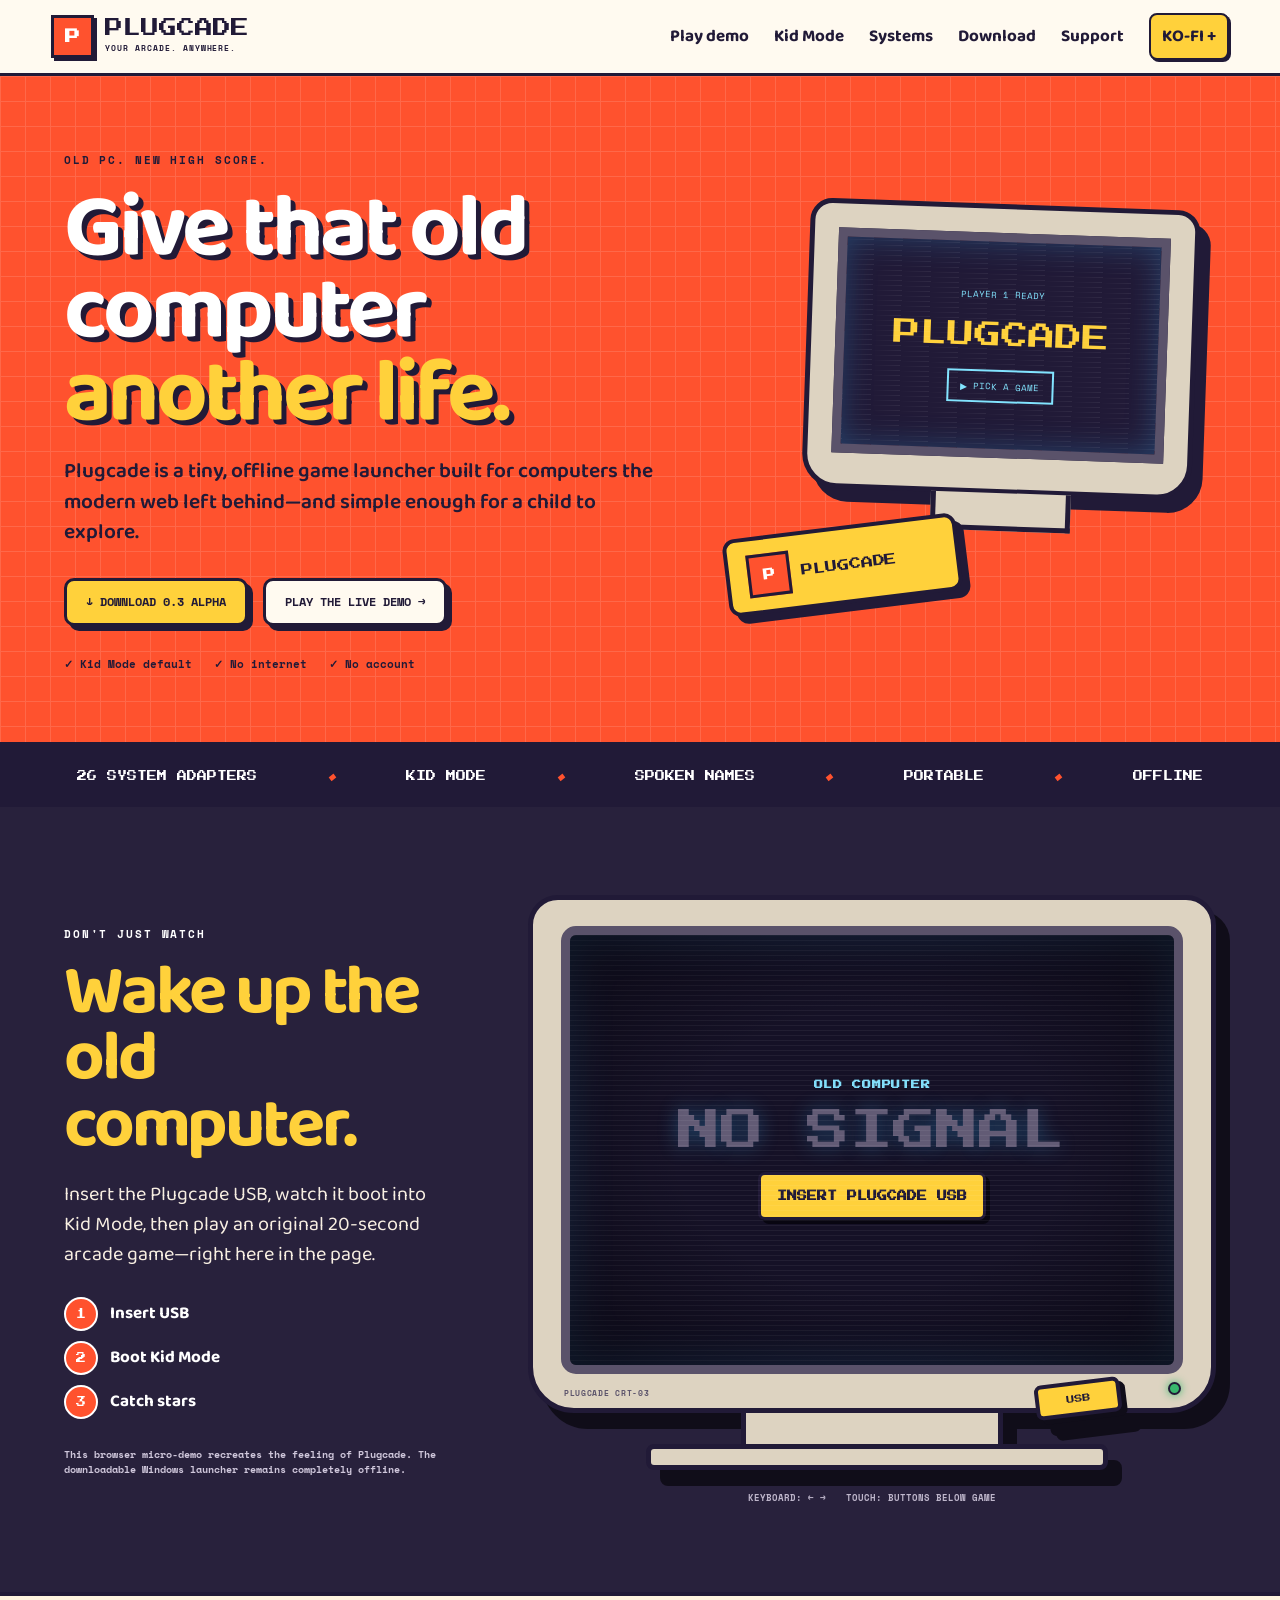
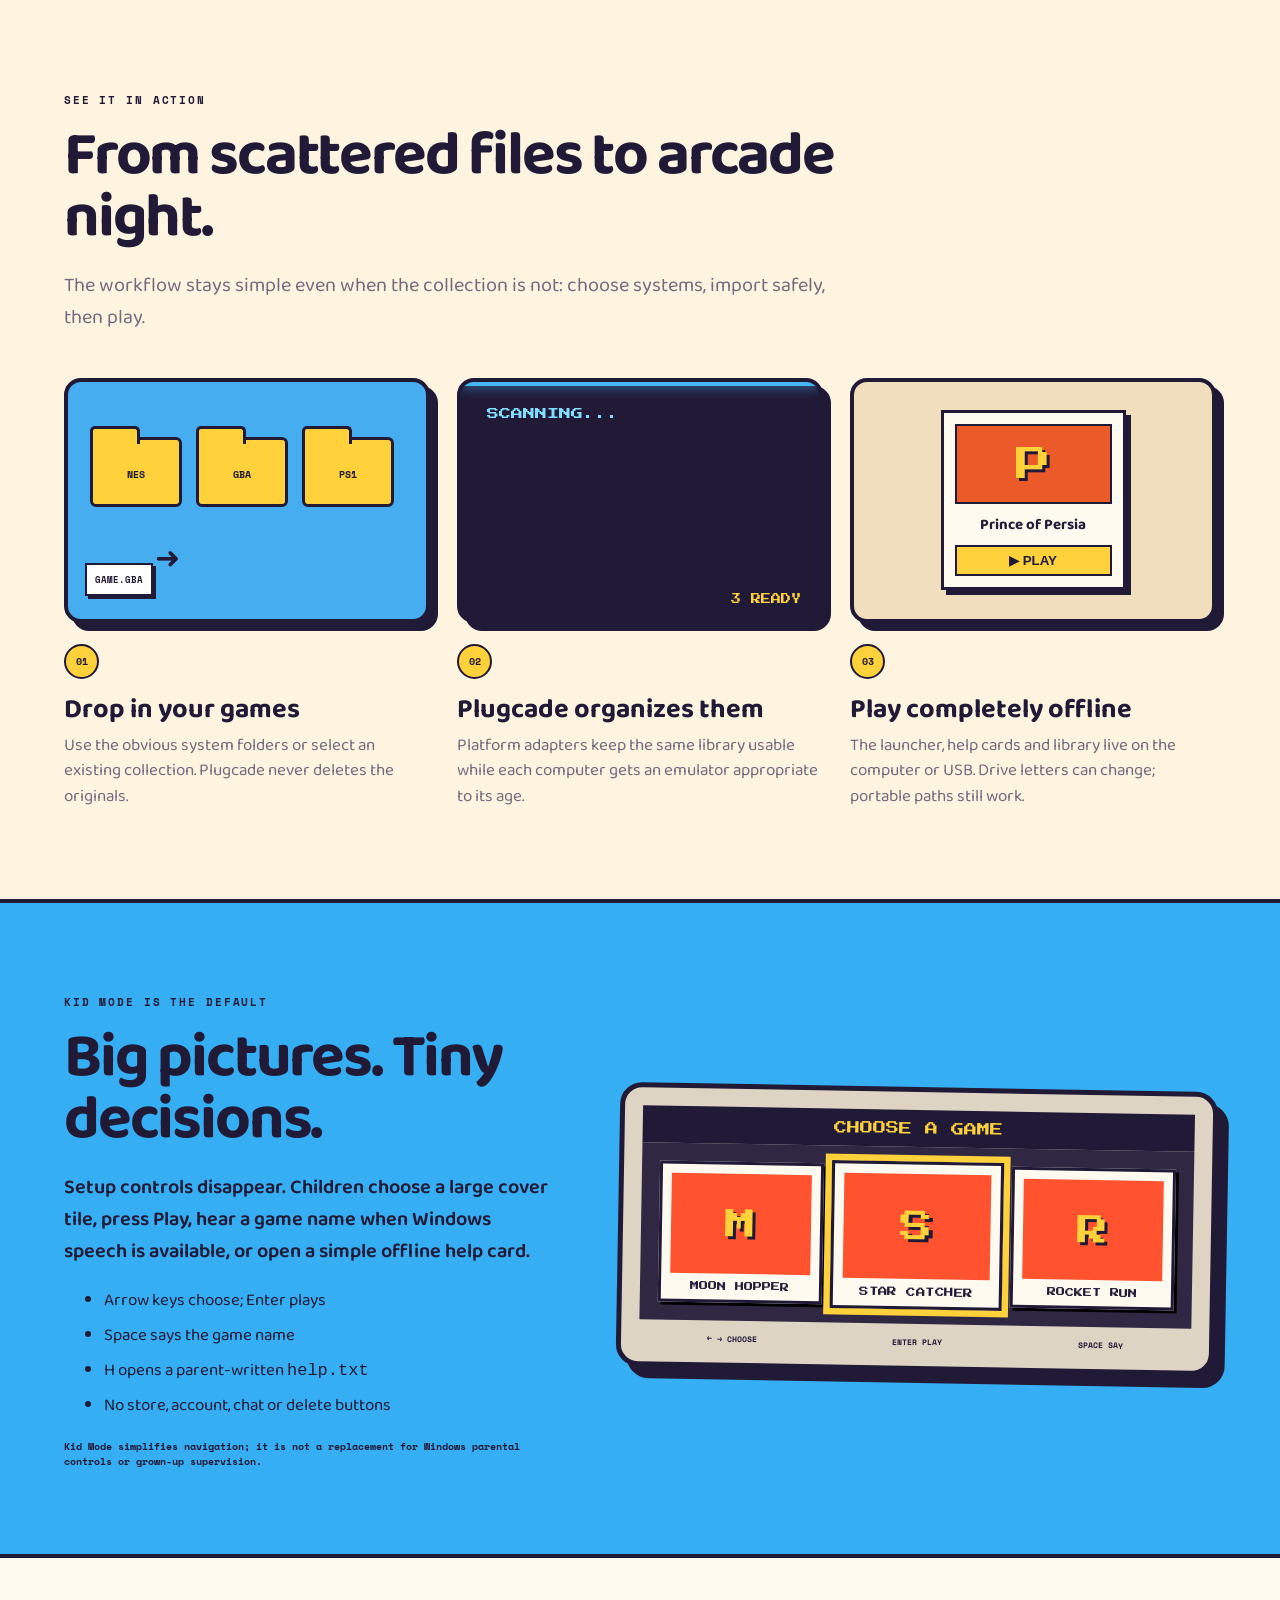
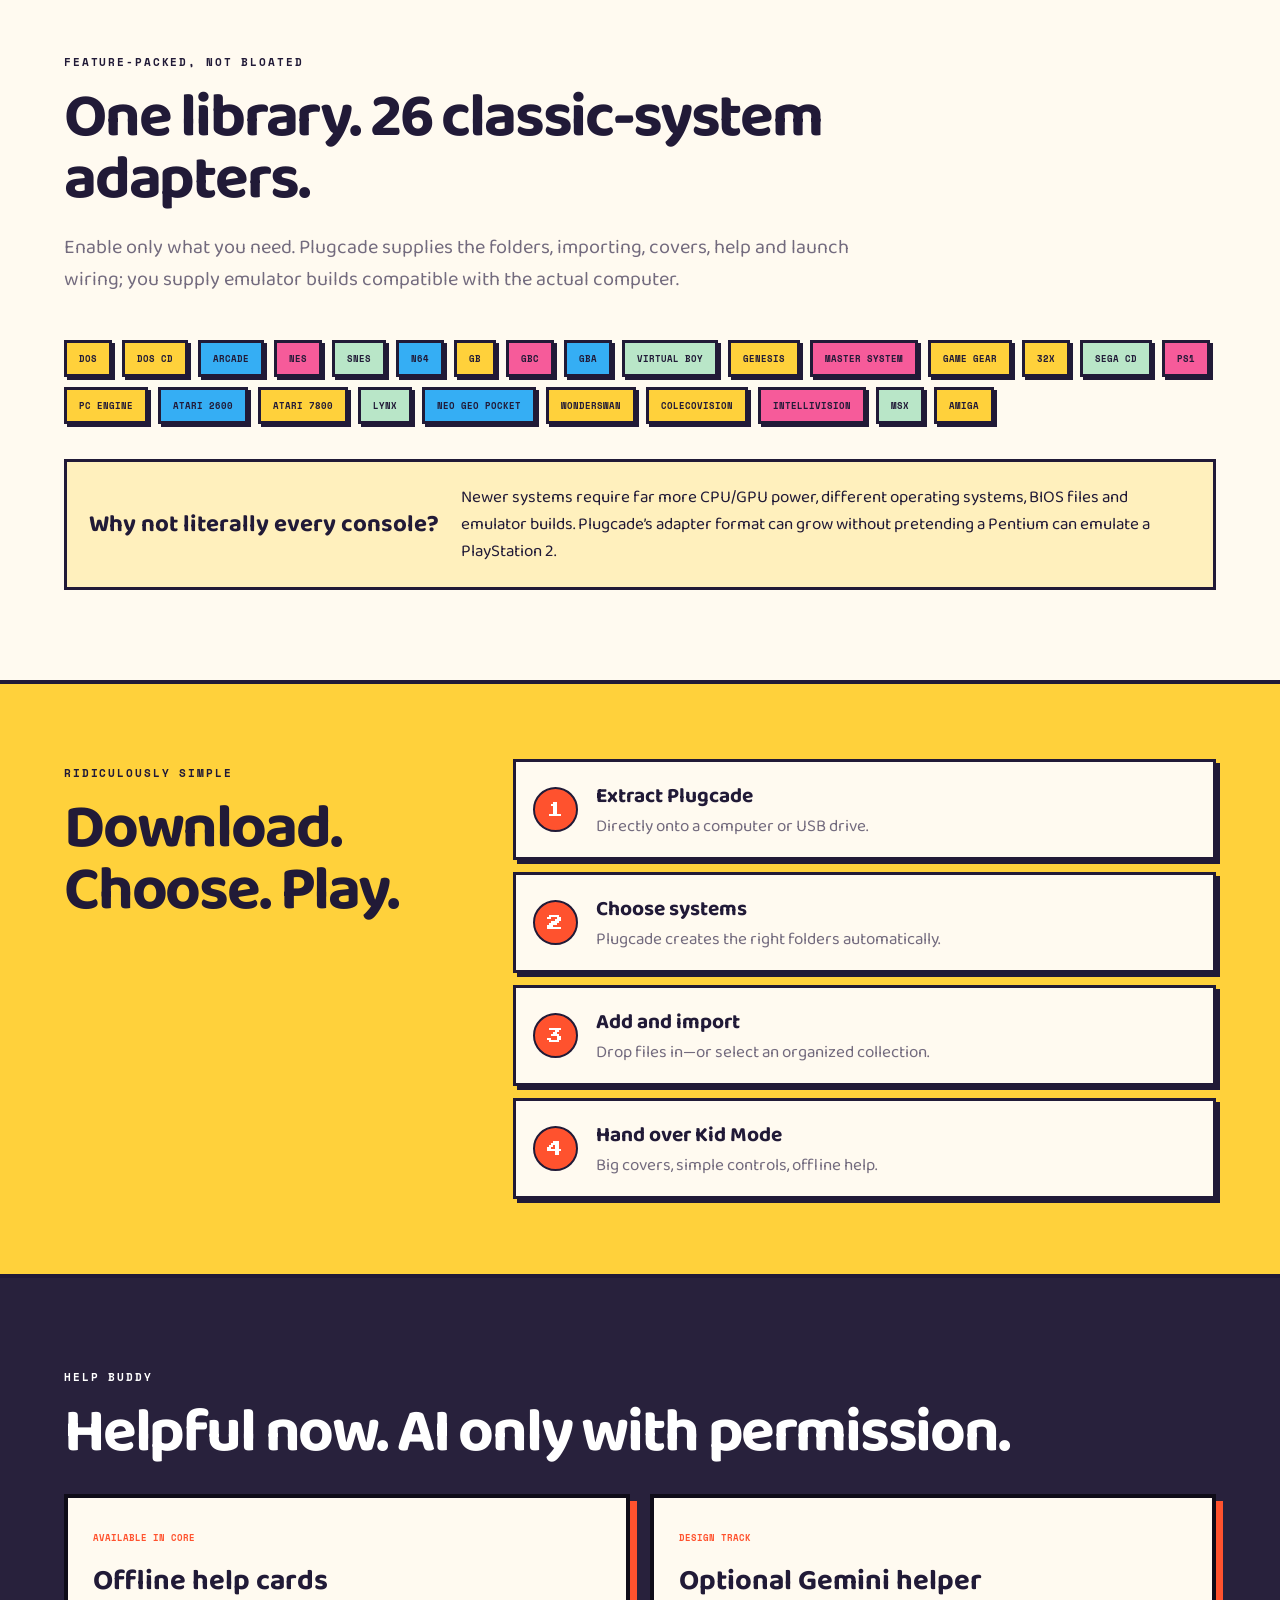
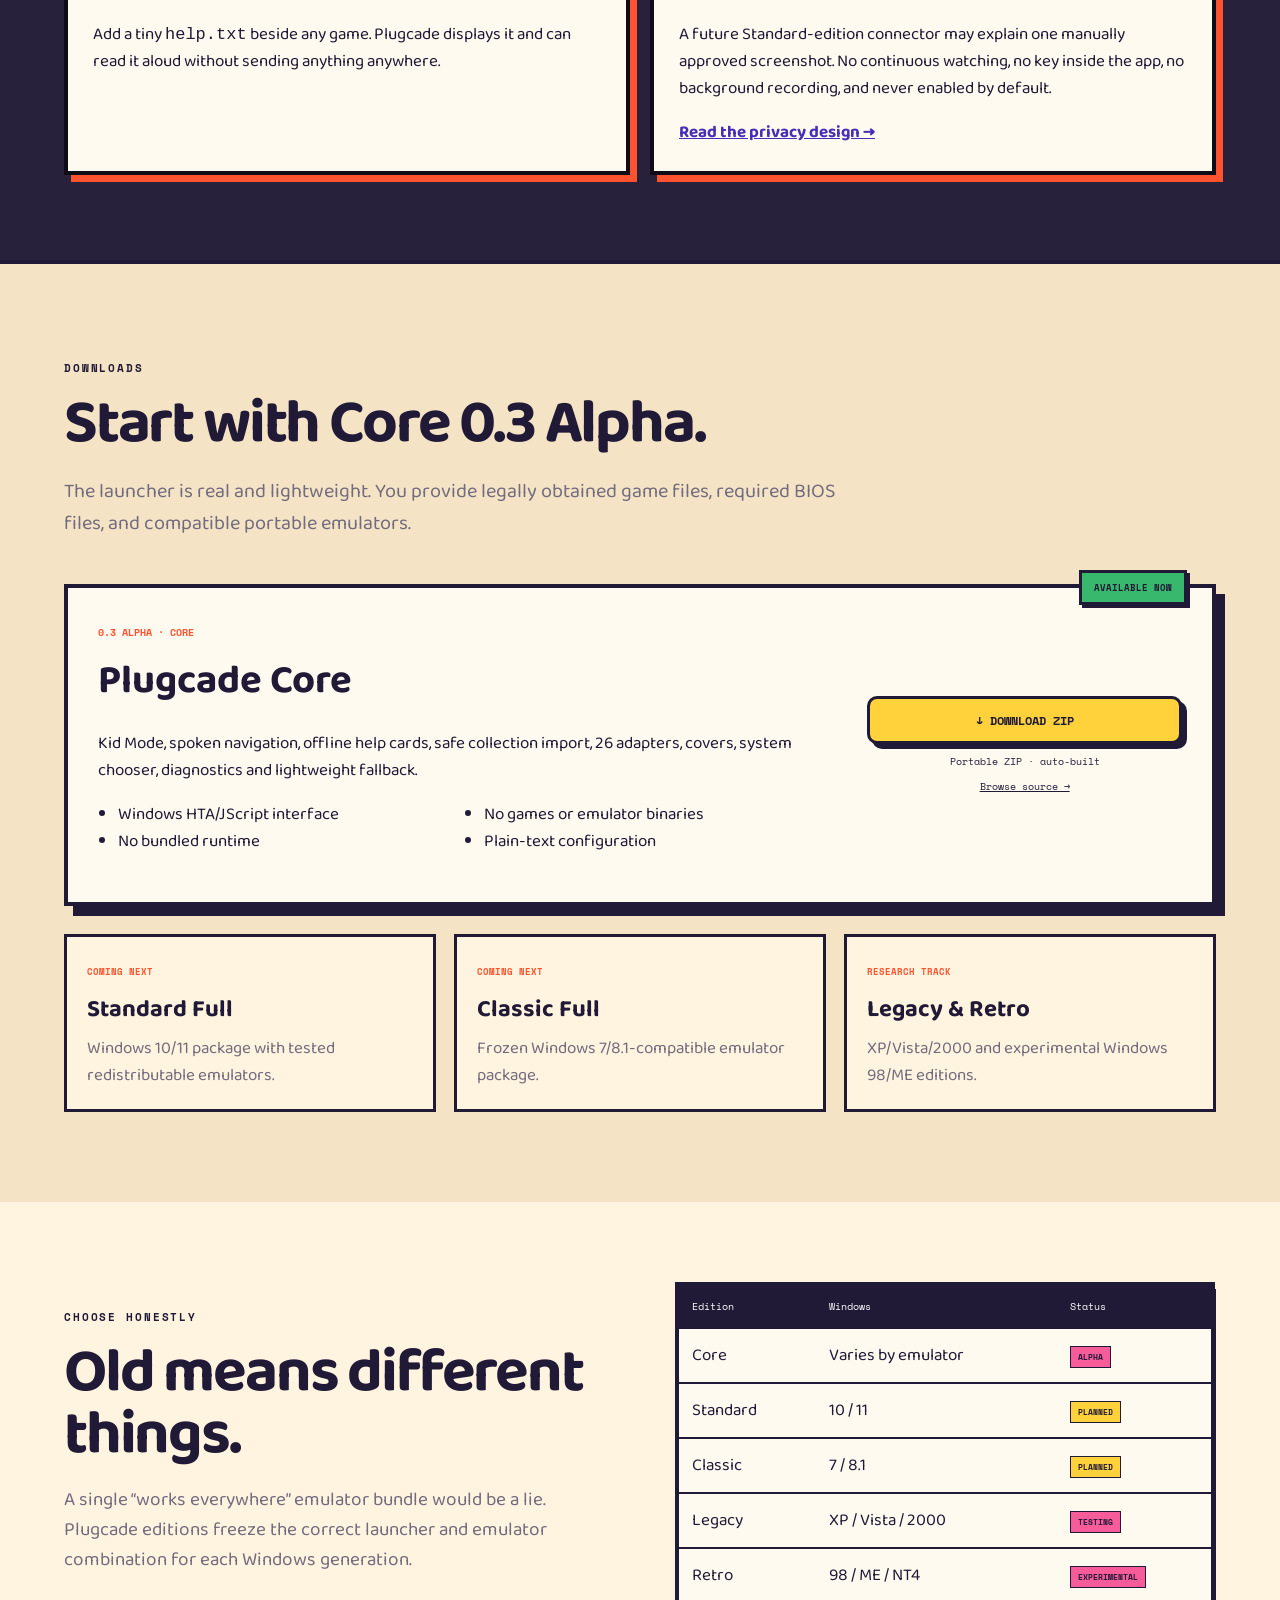
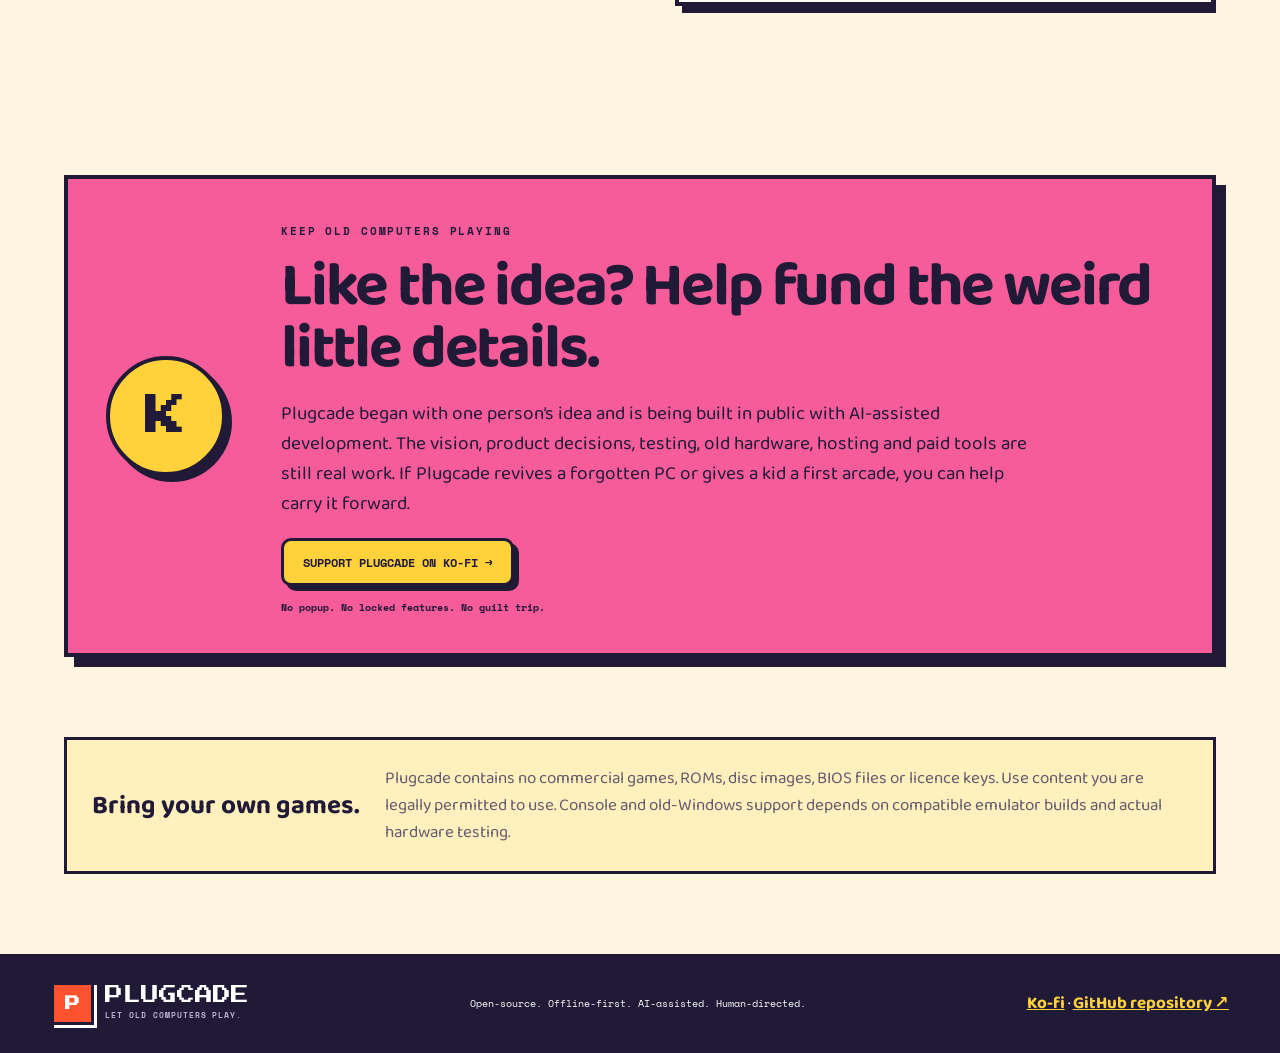
==== web/index.html @ 988a744c "Add playable Plugcade live demo and mobile navigation" ====
<!doctype html>
<html lang="en">
<head>
  <meta charset="UTF-8">
  <meta name="viewport" content="width=device-width,initial-scale=1">
  <meta name="theme-color" content="#ff522e">
  <meta name="description" content="Plugcade turns an old Windows computer into a portable, kid-friendly offline retro arcade.">
  <title>Plugcade — Let old computers play</title>
  <link rel="stylesheet" href="styles.css">
  <link rel="stylesheet" href="refine.css">
</head>
<body>
<a class="skip-link" href="#main-content">Skip to content</a>
<header>
  <a class="brand" href="#top"><b>P</b><span>PLUGCADE<small>YOUR ARCADE. ANYWHERE.</small></span></a>
  <button class="menu-toggle" type="button" aria-expanded="false" aria-controls="site-nav"><span aria-hidden="true">☰</span><span>Menu</span></button>
  <nav id="site-nav" class="site-nav"><a href="#play-live">Play demo</a><a href="#kidmode">Kid Mode</a><a href="#systems">Systems</a><a href="#downloads">Download</a><a href="#support">Support</a><a class="tiny" href="https://ko-fi.com/rbt4dev">KO-FI +</a></nav>
</header>
<main id="main-content">
  <span id="top" class="anchor-target" aria-hidden="true"></span>
  <section class="hero">
    <div class="hero-copy">
      <span class="eyebrow">OLD PC. NEW HIGH SCORE.</span>
      <h1>Give that old computer <em>another life.</em></h1>
      <p>Plugcade is a tiny, offline game launcher built for computers the modern web left behind—and simple enough for a child to explore.</p>
      <div class="buttons"><a class="button primary" href="#downloads">↓ DOWNLOAD 0.3 ALPHA</a><a class="button secondary" href="#play-live">PLAY THE LIVE DEMO →</a></div>
      <div class="trust"><span>✓ Kid Mode default</span><span>✓ No internet</span><span>✓ No account</span></div>
    </div>
    <div class="usb-scene" aria-label="Illustration of a Plugcade USB stick and old computer"><div class="monitor"><div class="screen"><i>PLAYER 1 READY</i><strong>PLUGCADE</strong><span>▶ PICK A GAME</span></div><div class="stand"></div></div><div class="usb"><b>P</b><span>PLUGCADE</span></div></div>
  </section>

  <section class="ticker"><span>26 SYSTEM ADAPTERS</span><i>◆</i><span>KID MODE</span><i>◆</i><span>SPOKEN NAMES</span><i>◆</i><span>PORTABLE</span><i>◆</i><span>OFFLINE</span></section>

  <section id="play-live" class="live-arcade">
    <div class="live-copy">
      <span class="eyebrow">DON'T JUST WATCH</span>
      <h2>Wake up the old computer.</h2>
      <p>Insert the Plugcade USB, watch it boot into Kid Mode, then play an original 20-second arcade game—right here in the page.</p>
      <div class="live-points"><span><b>1</b> Insert USB</span><span><b>2</b> Boot Kid Mode</span><span><b>3</b> Catch stars</span></div>
      <small>This browser micro-demo recreates the feeling of Plugcade. The downloadable Windows launcher remains completely offline.</small>
    </div>
    <div id="plugcade-live-demo" class="pcd-demo" aria-label="Interactive Plugcade boot and arcade demo">
      <div class="pcd-machine">
        <div class="pcd-screen-shell">
          <div class="pcd-screen" data-state="off">
            <div class="pcd-scanlines" aria-hidden="true"></div>
            <div class="pcd-off-view">
              <span>OLD COMPUTER</span><strong>NO SIGNAL</strong>
              <button type="button" class="pcd-button pcd-insert">INSERT PLUGCADE USB</button>
            </div>
            <div class="pcd-boot-view" aria-live="polite"><strong>PLUGCADE</strong><div class="pcd-boot-log"></div><div class="pcd-boot-bar"><i></i></div></div>
            <div class="pcd-library-view">
              <div class="pcd-library-top"><strong>KID MODE</strong><span>1 GAME READY</span></div>
              <div class="pcd-game-tile" aria-label="Star Catcher selected"><span class="pcd-cover" aria-hidden="true">★</span><span>STAR CATCHER</span></div>
              <button type="button" class="pcd-button pcd-play">PLAY</button>
            </div>
            <div class="pcd-game-view">
              <div class="pcd-game-hud"><span>STARS <b class="pcd-score">0</b></span><span>TIME <b class="pcd-time">20</b></span><span>LIVES <b class="pcd-lives">3</b></span></div>
              <canvas class="pcd-canvas" width="640" height="360" role="img" aria-label="Star Catcher game. Move the ship to catch yellow stars and avoid red glitches."></canvas>
              <div class="pcd-touch-controls" aria-label="Game controls"><button type="button" class="pcd-control pcd-left" aria-label="Move left">← LEFT</button><button type="button" class="pcd-control pcd-right" aria-label="Move right">RIGHT →</button></div>
              <div class="pcd-game-over" aria-live="polite"><strong class="pcd-result">ARCADE COMPLETE</strong><span class="pcd-final-score"></span><div><button type="button" class="pcd-button pcd-again">PLAY AGAIN</button><button type="button" class="pcd-button secondary pcd-library">LIBRARY</button></div></div>
            </div>
          </div>
        </div>
        <div class="pcd-machine-foot" aria-hidden="true"><i></i></div>
      </div>
      <div class="pcd-status"><span>KEYBOARD: ← →</span><span>TOUCH: BUTTONS BELOW GAME</span></div>
    </div>
  </section>

  <section id="demo" class="section">
    <div class="section-title"><span class="eyebrow">SEE IT IN ACTION</span><h2>From scattered files to arcade night.</h2><p>The workflow stays simple even when the collection is not: choose systems, import safely, then play.</p></div>
    <div class="demos">
      <article><div class="demo drop"><div class="folder f1">NES</div><div class="folder f2">GBA</div><div class="folder f3">PS1</div><div class="file rom">GAME.GBA</div><div class="cursor">➜</div></div><span>01</span><h3>Drop in your games</h3><p>Use the obvious system folders or select an existing collection. Plugcade never deletes the originals.</p></article>
      <article><div class="demo organize"><div class="scanline"></div><div class="scan">SCANNING...</div><div class="rows"><b>✓ Commander</b><b>✓ Emerald</b><b>✓ Sonic</b></div><div class="done">3 READY</div></div><span>02</span><h3>Plugcade organizes them</h3><p>Platform adapters keep the same library usable while each computer gets an emulator appropriate to its age.</p></article>
      <article><div class="demo launch"><div class="mini-card"><div class="mini-cover">P</div><b>Prince of Persia</b><button>▶ PLAY</button></div><div class="flash">LAUNCHING!</div></div><span>03</span><h3>Play completely offline</h3><p>The launcher, help cards and library live on the computer or USB. Drive letters can change; portable paths still work.</p></article>
    </div>
  </section>

  <section id="kidmode" class="family">
    <div class="family-copy"><span class="eyebrow">KID MODE IS THE DEFAULT</span><h2>Big pictures. Tiny decisions.</h2><p>Setup controls disappear. Children choose a large cover tile, press Play, hear a game name when Windows speech is available, or open a simple offline help card.</p><ul><li>Arrow keys choose; Enter plays</li><li>Space says the game name</li><li>H opens a parent-written <code>help.txt</code></li><li>No store, account, chat or delete buttons</li></ul><small>Kid Mode simplifies navigation; it is not a replacement for Windows parental controls or grown-up supervision.</small></div>
    <div class="kid-console" aria-label="Kid Mode interface example"><div class="kid-top">CHOOSE A GAME</div><div class="kid-cards"><div><b>M</b><span>MOON HOPPER</span></div><div class="chosen"><b>S</b><span>STAR CATCHER</span></div><div><b>R</b><span>ROCKET RUN</span></div></div><div class="kid-actions"><b>← → CHOOSE</b><b>ENTER PLAY</b><b>SPACE SAY</b></div></div>
  </section>

  <section id="systems" class="section systems">
    <div class="section-title"><span class="eyebrow">FEATURE-PACKED, NOT BLOATED</span><h2>One library. 26 classic-system adapters.</h2><p>Enable only what you need. Plugcade supplies the folders, importing, covers, help and launch wiring; you supply emulator builds compatible with the actual computer.</p></div>
    <div class="system-chips"><span>DOS</span><span>DOS CD</span><span>ARCADE</span><span>NES</span><span>SNES</span><span>N64</span><span>GB</span><span>GBC</span><span>GBA</span><span>VIRTUAL BOY</span><span>GENESIS</span><span>MASTER SYSTEM</span><span>GAME GEAR</span><span>32X</span><span>SEGA CD</span><span>PS1</span><span>PC ENGINE</span><span>ATARI 2600</span><span>ATARI 7800</span><span>LYNX</span><span>NEO GEO POCKET</span><span>WONDERSWAN</span><span>COLECOVISION</span><span>INTELLIVISION</span><span>MSX</span><span>AMIGA</span></div>
    <div class="honest"><strong>Why not literally every console?</strong><p>Newer systems require far more CPU/GPU power, different operating systems, BIOS files and emulator builds. Plugcade’s adapter format can grow without pretending a Pentium can emulate a PlayStation 2.</p></div>
  </section>

  <section id="how" class="how">
    <div><span class="eyebrow">RIDICULOUSLY SIMPLE</span><h2>Download. Choose. Play.</h2></div>
    <ol><li><b>1</b><span><strong>Extract Plugcade</strong>Directly onto a computer or USB drive.</span></li><li><b>2</b><span><strong>Choose systems</strong>Plugcade creates the right folders automatically.</span></li><li><b>3</b><span><strong>Add and import</strong>Drop files in—or select an organized collection.</span></li><li><b>4</b><span><strong>Hand over Kid Mode</strong>Big covers, simple controls, offline help.</span></li></ol>
  </section>

  <section class="helper">
    <div><span class="eyebrow">HELP BUDDY</span><h2>Helpful now. AI only with permission.</h2></div>
    <div class="helper-grid"><article><span>AVAILABLE IN CORE</span><h3>Offline help cards</h3><p>Add a tiny <code>help.txt</code> beside any game. Plugcade displays it and can read it aloud without sending anything anywhere.</p></article><article><span>DESIGN TRACK</span><h3>Optional Gemini helper</h3><p>A future Standard-edition connector may explain one manually approved screenshot. No continuous watching, no key inside the app, no background recording, and never enabled by default.</p><a href="https://github.com/rbt4/retrolauncherusb/blob/main/docs/AI-HELPER-PRIVACY.md">Read the privacy design →</a></article></div>
  </section>

  <section id="downloads" class="section downloads">
    <div class="section-title"><span class="eyebrow">DOWNLOADS</span><h2>Start with Core 0.3 Alpha.</h2><p>The launcher is real and lightweight. You provide legally obtained game files, required BIOS files, and compatible portable emulators.</p></div>
    <div class="download-card featured"><div class="badge">AVAILABLE NOW</div><div><span class="version">0.3 ALPHA · CORE</span><h3>Plugcade Core</h3><p>Kid Mode, spoken navigation, offline help cards, safe collection import, 26 adapters, covers, system chooser, diagnostics and lightweight fallback.</p><ul><li>Windows HTA/JScript interface</li><li>No bundled runtime</li><li>No games or emulator binaries</li><li>Plain-text configuration</li></ul></div><div class="download-action"><a class="button primary" href="downloads/Plugcade-Core-0.3-alpha.zip" download>↓ DOWNLOAD ZIP</a><small id="zipmeta">Portable ZIP · auto-built</small><a class="source" href="https://github.com/rbt4/retrolauncherusb/tree/main/launcher">Browse source →</a></div></div>
    <div class="coming"><article><span>COMING NEXT</span><h3>Standard Full</h3><p>Windows 10/11 package with tested redistributable emulators.</p></article><article><span>COMING NEXT</span><h3>Classic Full</h3><p>Frozen Windows 7/8.1-compatible emulator package.</p></article><article><span>RESEARCH TRACK</span><h3>Legacy & Retro</h3><p>XP/Vista/2000 and experimental Windows 98/ME editions.</p></article></div>
  </section>

  <section id="compatibility" class="compat"><div><span class="eyebrow">CHOOSE HONESTLY</span><h2>Old means different things.</h2><p>A single “works everywhere” emulator bundle would be a lie. Plugcade editions freeze the correct launcher and emulator combination for each Windows generation.</p></div><div class="table-scroll" role="region" aria-label="Plugcade edition compatibility" tabindex="0"><table><thead><tr><th>Edition</th><th>Windows</th><th>Status</th></tr></thead><tbody><tr><td>Core</td><td>Varies by emulator</td><td><span class="research">ALPHA</span></td></tr><tr><td>Standard</td><td>10 / 11</td><td><span class="planned">PLANNED</span></td></tr><tr><td>Classic</td><td>7 / 8.1</td><td><span class="planned">PLANNED</span></td></tr><tr><td>Legacy</td><td>XP / Vista / 2000</td><td><span class="research">TESTING</span></td></tr><tr><td>Retro</td><td>98 / ME / NT4</td><td><span class="research">EXPERIMENTAL</span></td></tr></tbody></table></div></section>

  <section id="support" class="support"><div class="coffee">K</div><div><span class="eyebrow">KEEP OLD COMPUTERS PLAYING</span><h2>Like the idea? Help fund the weird little details.</h2><p>Plugcade began with one person’s idea and is being built in public with AI-assisted development. The vision, product decisions, testing, old hardware, hosting and paid tools are still real work. If Plugcade revives a forgotten PC or gives a kid a first arcade, you can help carry it forward.</p><a class="button primary" href="https://ko-fi.com/rbt4dev">SUPPORT PLUGCADE ON KO-FI →</a><small>No popup. No locked features. No guilt trip.</small></div></section>

  <section class="legal"><strong>Bring your own games.</strong><p>Plugcade contains no commercial games, ROMs, disc images, BIOS files or licence keys. Use content you are legally permitted to use. Console and old-Windows support depends on compatible emulator builds and actual hardware testing.</p></section>
</main>
<footer><div class="brand invert"><b>P</b><span>PLUGCADE<small>LET OLD COMPUTERS PLAY.</small></span></div><p>Open-source. Offline-first. AI-assisted. Human-directed.</p><div><a href="https://ko-fi.com/rbt4dev">Ko-fi</a> · <a href="https://github.com/rbt4/retrolauncherusb">GitHub repository ↗</a></div></footer>
<script src="app.js"></script>
</body>
</html>
---- web/styles.css ----
@import url('https://fonts.googleapis.com/css2?family=Baloo+2:wght@500;600;700;800&family=Press+Start+2P&family=Space+Mono:wght@400;700&display=swap');
:root{--ink:#211a37;--paper:#fff4df;--cream:#fffaf0;--orange:#ff522e;--yellow:#ffd13b;--blue:#35aef4;--green:#38b86d;--pink:#f65b9a;--purple:#7464ba;--muted:#736b7e;--shadow:5px 5px 0 var(--ink)}*{box-sizing:border-box}html{scroll-behavior:smooth}body{margin:0;background:var(--paper);color:var(--ink);font-family:"Baloo 2",system-ui,sans-serif;font-size:17px}a{color:inherit}header{height:76px;padding:12px max(4vw,24px);display:flex;align-items:center;justify-content:space-between;background:var(--cream);border-bottom:3px solid var(--ink);position:sticky;top:0;z-index:20}.brand{display:flex;align-items:center;gap:11px;text-decoration:none;font:18px "Press Start 2P"}.brand>b{width:43px;height:43px;display:grid;place-items:center;background:var(--orange);color:white;border:3px solid var(--ink);box-shadow:3px 3px 0 var(--ink);font-size:15px}.brand small{display:block;margin-top:5px;font:700 8px "Space Mono";letter-spacing:.12em}nav{display:flex;gap:25px;align-items:center}nav a{font-weight:700;text-decoration:none}nav a:hover{text-decoration:underline;text-decoration-thickness:3px}.tiny{padding:8px 11px;border:2px solid var(--ink);border-radius:8px;background:var(--yellow);box-shadow:2px 2px 0 var(--ink)}.hero{min-height:600px;padding:70px max(5vw,30px);display:flex;align-items:center;gap:60px;background:var(--orange);border-bottom:4px solid var(--ink);overflow:hidden;position:relative}.hero:before{content:"";position:absolute;inset:0;opacity:.13;background-image:linear-gradient(#fff 1px,transparent 1px),linear-gradient(90deg,#fff 1px,transparent 1px);background-size:25px 25px}.hero-copy{width:55%;position:relative;z-index:1}.eyebrow{font:700 11px "Space Mono";letter-spacing:.17em}.hero h1{margin:15px 0;font-size:clamp(50px,7vw,91px);line-height:.92;letter-spacing:-.045em;color:white;text-shadow:5px 5px 0 var(--ink)}.hero h1 em{font-style:normal;color:var(--yellow)}.hero-copy>p{font-size:21px;font-weight:600;max-width:650px;line-height:1.45}.buttons{display:flex;gap:15px;margin:30px 0}.button{display:inline-flex;min-height:48px;padding:12px 19px;align-items:center;justify-content:center;border:3px solid var(--ink);border-radius:10px;text-decoration:none;font:700 12px "Space Mono";box-shadow:var(--shadow);transition:.16s}.button:hover{transform:translate(-2px,-2px);box-shadow:7px 7px 0 var(--ink)}.button:active{transform:translate(3px,3px);box-shadow:1px 1px 0 var(--ink)}.primary{background:var(--yellow)}.secondary{background:var(--cream)}.trust{display:flex;gap:22px;font:700 11px "Space Mono"}.usb-scene{width:45%;height:430px;position:relative;z-index:1}.monitor{position:absolute;right:20px;top:10px;width:390px;height:290px;padding:24px;background:#ddd3c1;border:5px solid var(--ink);border-radius:22px 22px 35px 35px;box-shadow:11px 13px 0 var(--ink);transform:rotate(2deg)}.screen{height:225px;display:grid;place-items:center;align-content:center;background:var(--ink);color:#82e4ff;border:9px solid #5a526a;box-shadow:inset 0 0 30px #36b8ff40;position:relative;overflow:hidden}.screen:after{content:"";position:absolute;inset:0;background:repeating-linear-gradient(0deg,transparent 0 4px,#fff1 5px)}.screen i{font:9px "Space Mono"}.screen strong{margin:21px 0;font:27px "Press Start 2P";color:var(--yellow)}.screen span{padding:8px 12px;border:2px solid #82e4ff;font:9px "Space Mono"}.stand{width:140px;height:38px;background:#ddd3c1;border:5px solid var(--ink);border-top:0;position:absolute;left:125px;bottom:-42px}.usb{position:absolute;left:0;bottom:20px;width:235px;height:78px;display:flex;align-items:center;gap:11px;padding:13px 18px;background:var(--yellow);border:4px solid var(--ink);border-radius:12px;box-shadow:7px 8px 0 var(--ink);transform:rotate(-7deg);font:12px "Press Start 2P"}.usb b{display:grid;place-items:center;width:43px;height:43px;background:var(--orange);border:3px solid var(--ink);color:white}.ticker{height:61px;display:flex;align-items:center;justify-content:space-around;gap:18px;padding:0 4vw;background:var(--ink);color:white;overflow:hidden;font:10px "Press Start 2P"}.ticker i{color:var(--orange)}.section{padding:90px max(5vw,30px)}.section-title{max-width:790px;margin-bottom:45px}.section-title h2,.how h2,.compat h2{font-size:clamp(38px,5vw,62px);line-height:1;margin:12px 0;letter-spacing:-.035em}.section-title p{color:var(--muted);font-size:20px}.demos{display:grid;grid-template-columns:repeat(3,1fr);gap:27px}.demos article>span{display:inline-grid;place-items:center;width:35px;height:35px;margin-top:21px;background:var(--yellow);border:2px solid var(--ink);border-radius:50%;font:700 10px "Space Mono"}.demos h3{font-size:27px;margin:9px 0 2px}.demos p{margin:0;color:var(--muted);line-height:1.5}.demo{height:245px;border:4px solid var(--ink);border-radius:17px;background:var(--cream);box-shadow:8px 8px 0 var(--ink);position:relative;overflow:hidden}.drop{background:#46aef0}.folder{position:absolute;width:92px;height:70px;padding-top:27px;text-align:center;background:var(--yellow);border:3px solid var(--ink);border-radius:6px;font:700 10px "Space Mono"}.folder:before{content:"";position:absolute;left:-3px;top:-14px;width:44px;height:15px;background:var(--yellow);border:3px solid var(--ink);border-bottom:0;border-radius:5px 5px 0 0}.f1{left:22px;top:55px}.f2{left:128px;top:55px}.f3{left:234px;top:55px}.file{position:absolute;padding:8px;background:white;border:2px solid var(--ink);font:700 9px "Space Mono";box-shadow:3px 3px 0 var(--ink)}.rom{left:17px;bottom:23px;animation:dropfile 4.5s infinite}.cursor{position:absolute;left:87px;bottom:35px;font-size:30px;animation:cursor 4.5s infinite}.organize{background:#211a37;color:white;padding:26px}.scan{font:12px "Press Start 2P";color:#80ddff}.rows{display:grid;gap:12px;margin-top:22px}.rows b{padding:8px;border:1px solid #615a72;color:#a8efbf;font:10px "Space Mono";opacity:0;animation:found 4.5s infinite}.rows b:nth-child(2){animation-delay:.5s}.rows b:nth-child(3){animation-delay:1s}.done{position:absolute;right:18px;bottom:15px;color:var(--yellow);font:10px "Press Start 2P";animation:found 4.5s 1.6s infinite}.scanline{position:absolute;left:0;right:0;top:0;height:4px;background:#47b7f8;box-shadow:0 0 12px #47b7f8;animation:scanline 3s infinite}.launch{background:#f0debd;display:grid;place-items:center}.mini-card{width:185px;padding:11px;background:var(--cream);border:3px solid var(--ink);box-shadow:5px 5px 0 var(--ink);text-align:center;animation:cardplay 4.5s infinite}.mini-cover{height:80px;display:grid;place-items:center;margin-bottom:9px;background:#ed5a2a;color:var(--yellow);font:35px "Press Start 2P";text-shadow:3px 3px 0 var(--ink);border:2px solid var(--ink)}.mini-card b{display:block;font-size:15px}.mini-card button{width:100%;margin-top:8px;background:var(--yellow);border:2px solid var(--ink);padding:6px;font-weight:bold}.flash{position:absolute;inset:0;display:grid;place-items:center;background:var(--orange);color:white;font:16px "Press Start 2P";opacity:0;animation:launch 4.5s infinite}.how{padding:75px max(5vw,30px);display:grid;grid-template-columns:.7fr 1.3fr;gap:70px;background:var(--yellow);border-top:4px solid var(--ink);border-bottom:4px solid var(--ink)}.how ol{list-style:none;margin:0;padding:0;display:grid;gap:12px}.how li{display:flex;align-items:center;gap:18px;padding:17px;background:var(--cream);border:3px solid var(--ink);box-shadow:4px 4px 0 var(--ink)}.how li>b{display:grid;place-items:center;width:45px;height:45px;flex:none;background:var(--orange);color:white;border:2px solid var(--ink);border-radius:50%;font:16px "Press Start 2P"}.how strong{display:block;font-size:21px}.how li span{color:var(--muted)}.how li strong{color:var(--ink)}.downloads{background:#f4e3c4}.download-card{padding:30px;border:4px solid var(--ink);background:var(--cream);box-shadow:9px 10px 0 var(--ink);display:grid;grid-template-columns:1.4fr .6fr;gap:35px;position:relative}.badge{position:absolute;right:25px;top:-18px;padding:8px 12px;background:var(--green);border:3px solid var(--ink);box-shadow:3px 3px 0 var(--ink);font:700 9px "Space Mono"}.version{font:700 10px "Space Mono";color:var(--orange)}.download-card h3{font-size:40px;margin:4px 0}.download-card ul{columns:2;padding-left:20px}.download-action{display:flex;flex-direction:column;align-items:stretch;justify-content:center;gap:10px}.download-action small,.source{text-align:center;font:10px "Space Mono"}.coming{display:grid;grid-template-columns:repeat(3,1fr);gap:18px;margin-top:28px}.coming article{padding:20px;border:3px solid var(--ink);background:var(--paper)}.coming span{font:700 9px "Space Mono";color:var(--orange)}.coming h3{font-size:24px;margin:6px 0}.coming p{margin:0;color:var(--muted)}.compat{padding:80px max(5vw,30px);display:grid;grid-template-columns:1fr 1fr;gap:70px;align-items:center}.compat p{font-size:19px;color:var(--muted)}table{width:100%;border-collapse:collapse;border:4px solid var(--ink);background:var(--cream);box-shadow:7px 7px 0 var(--ink)}th,td{text-align:left;padding:13px;border-bottom:2px solid var(--ink)}th{background:var(--ink);color:white;font:10px "Space Mono"}.planned,.research{padding:4px 7px;background:var(--yellow);border:1px solid var(--ink);font:700 8px "Space Mono"}.research{background:var(--pink)}.legal{margin:0 max(5vw,30px) 80px;padding:25px;border:3px solid var(--ink);background:#fff0bd;display:flex;gap:25px;align-items:center}.legal strong{font-size:26px;flex:none}.legal p{margin:0;color:#645b6f}footer{padding:28px max(4vw,24px);display:flex;justify-content:space-between;align-items:center;background:var(--ink);color:white}.invert>b{box-shadow:3px 3px 0 white}.invert small{color:#bdb4ce}footer p{font:10px "Space Mono"}footer>a{color:var(--yellow);font-weight:bold}@keyframes dropfile{0%,12%{transform:translate(0,0)}45%,75%{transform:translate(120px,-95px)}100%{transform:translate(0,0)}}@keyframes cursor{0%,12%{transform:translate(0,0)}45%,75%{transform:translate(105px,-95px)}100%{transform:translate(0,0)}}@keyframes scanline{0%{top:0}50%{top:100%}100%{top:0}}@keyframes found{0%,15%{opacity:0;transform:translateX(-10px)}30%,82%{opacity:1;transform:none}100%{opacity:0}}@keyframes cardplay{0%,45%,100%{transform:none}55%,70%{transform:translate(2px,2px);box-shadow:2px 2px 0 var(--ink)}}@keyframes launch{0%,55%,100%{opacity:0}65%,82%{opacity:1}}@media(max-width:950px){nav a:not(.tiny){display:none}.hero{min-height:auto}.hero-copy{width:60%}.usb-scene{width:40%;transform:scale(.75);transform-origin:center right}.demos{grid-template-columns:1fr}.demo{max-width:500px}.how,.compat{grid-template-columns:1fr}.download-card{grid-template-columns:1fr}.coming{grid-template-columns:1fr}}@media(max-width:650px){header{height:67px}.brand{font-size:14px}.brand>b{width:38px;height:38px}.hero{padding:50px 22px}.hero-copy{width:100%}.hero h1{font-size:49px}.hero-copy>p{font-size:18px}.usb-scene{display:none}.trust{flex-direction:column;gap:5px}.buttons{flex-direction:column}.ticker{justify-content:flex-start}.section{padding:65px 20px}.section-title h2,.how h2,.compat h2{font-size:42px}.download-card ul{columns:1}.legal{margin:0 20px 55px;display:block}.legal strong{display:block;margin-bottom:8px}footer{flex-direction:column;gap:15px;text-align:center}.demo{height:230px}.f3{display:none}}
@media(prefers-reduced-motion:reduce){*{animation:none!important;scroll-behavior:auto!important}}
.family{padding:85px max(5vw,30px);display:grid;grid-template-columns:.9fr 1.1fr;gap:65px;align-items:center;background:var(--blue);border-top:4px solid var(--ink);border-bottom:4px solid var(--ink)}.family h2,.helper h2,.support h2{font-size:clamp(38px,5vw,62px);line-height:1;margin:12px 0;letter-spacing:-.035em}.family-copy>p{font-size:20px;font-weight:600}.family-copy li{margin:8px 0}.family-copy small{display:block;margin-top:20px;font:700 10px "Space Mono"}.kid-console{padding:18px;background:#ded4c3;border:5px solid var(--ink);border-radius:22px;box-shadow:11px 12px 0 var(--ink);transform:rotate(1deg)}.kid-top{padding:12px;background:var(--ink);color:var(--yellow);text-align:center;font:13px "Press Start 2P"}.kid-cards{display:grid;grid-template-columns:repeat(3,1fr);gap:12px;padding:18px;background:#302843}.kid-cards>div{padding:9px;background:var(--cream);border:3px solid var(--ink);text-align:center;box-shadow:3px 3px 0 #000}.kid-cards>div.chosen{outline:6px solid var(--yellow);transform:scale(1.05)}.kid-cards b{height:100px;display:grid;place-items:center;background:var(--orange);color:var(--yellow);font:31px "Press Start 2P";text-shadow:3px 3px 0 var(--ink)}.kid-cards span{display:block;padding-top:8px;font:9px "Press Start 2P"}.kid-actions{display:flex;justify-content:space-around;gap:8px;padding:12px 4px 0;font:8px "Space Mono"}.systems{background:var(--cream)}.system-chips{display:flex;flex-wrap:wrap;gap:10px}.system-chips span{padding:9px 12px;background:var(--yellow);border:3px solid var(--ink);box-shadow:3px 3px 0 var(--ink);font:700 9px "Space Mono"}.system-chips span:nth-child(3n){background:var(--blue)}.system-chips span:nth-child(4n){background:var(--pink)}.system-chips span:nth-child(5n){background:#b9e6c8}.honest{margin-top:35px;padding:22px;background:#fff0bd;border:3px solid var(--ink);display:flex;gap:22px;align-items:center}.honest strong{font-size:24px;flex:none}.honest p{margin:0}.helper{padding:85px max(5vw,30px);background:#28213c;color:white;border-bottom:4px solid var(--ink)}.helper-grid{display:grid;grid-template-columns:1fr 1fr;gap:20px;margin-top:30px}.helper article{padding:25px;background:#fffaf0;color:var(--ink);border:4px solid #0f0c18;box-shadow:7px 7px 0 var(--orange)}.helper article>span{font:700 9px "Space Mono";color:var(--orange)}.helper h3{font-size:29px;margin:8px 0}.helper a{font-weight:bold;color:#472eb7}.support{margin:80px max(5vw,30px);padding:38px;display:grid;grid-template-columns:140px 1fr;gap:35px;align-items:center;background:var(--pink);border:4px solid var(--ink);box-shadow:10px 10px 0 var(--ink)}.coffee{width:120px;height:120px;display:grid;place-items:center;background:var(--yellow);border:4px solid var(--ink);border-radius:50%;font:42px "Press Start 2P";box-shadow:6px 6px 0 var(--ink)}.support p{font-size:19px;max-width:850px}.support small{display:block;margin-top:14px;font:700 10px "Space Mono"}footer>div:last-child a{color:var(--yellow);font-weight:bold}
@media(max-width:950px){.family{grid-template-columns:1fr}.kid-console{max-width:650px}.helper-grid{grid-template-columns:1fr}.support{grid-template-columns:1fr}.coffee{width:85px;height:85px}nav{gap:12px}}
@media(max-width:650px){.family,.helper{padding:60px 20px}.kid-cards{grid-template-columns:1fr}.kid-cards>div:not(.chosen){display:none}.kid-actions{flex-direction:column;text-align:center}.honest{display:block}.honest strong{display:block;margin-bottom:8px}.support{margin:55px 20px;padding:25px}.support h2{font-size:39px}header nav a{display:none}header nav .tiny{display:inline-flex}}
---- web/refine.css ----
/* Plugcade refinement layer: responsive fixes, accessibility and live arcade. */
html{scroll-padding-top:92px}
body{overflow-x:hidden}
img,svg,canvas{max-width:100%}
button,a{-webkit-tap-highlight-color:transparent}
button{color:inherit}
a:focus-visible,button:focus-visible,[tabindex]:focus-visible{outline:4px solid #fff;box-shadow:0 0 0 7px var(--ink);outline-offset:2px}
.skip-link{position:fixed;left:18px;top:-80px;z-index:100;padding:12px 16px;background:var(--yellow);border:3px solid var(--ink);font:700 11px "Space Mono"}
.skip-link:focus{top:12px}
.anchor-target{position:absolute;top:0}
.menu-toggle{display:none;min-width:48px;min-height:48px;align-items:center;justify-content:center;gap:7px;background:var(--yellow);border:3px solid var(--ink);border-radius:9px;box-shadow:3px 3px 0 var(--ink);font:700 10px "Space Mono";cursor:pointer}
.menu-toggle span:first-child{font-size:19px;line-height:1}
.site-nav a{min-height:42px;display:inline-flex;align-items:center}
.hero-copy,.live-copy,.family-copy,.download-card>div,.support>div{min-width:0}
.section-title p,.hero-copy>p,.family-copy>p,.support p{max-width:68ch}
.button{cursor:pointer;text-align:center}
.table-scroll{width:100%;overflow-x:auto;padding:0 8px 9px 0;-webkit-overflow-scrolling:touch}
.table-scroll table{min-width:540px}

/* The stop-and-play moment. */
.live-arcade{padding:88px max(5vw,30px);display:grid;grid-template-columns:minmax(260px,.72fr) minmax(520px,1.28fr);gap:clamp(34px,6vw,90px);align-items:center;background:#28213c;color:white;border-bottom:4px solid var(--ink)}
.live-copy h2{margin:13px 0 18px;font-size:clamp(42px,5.5vw,72px);line-height:.94;letter-spacing:-.045em;color:var(--yellow)}
.live-copy>p{font-size:20px;line-height:1.5;color:#f8efe2}
.live-copy>small{display:block;margin-top:24px;color:#cfc7db;font:700 10px/1.55 "Space Mono"}
.live-points{display:grid;gap:10px;margin:28px 0}
.live-points span{display:flex;align-items:center;gap:12px;font-weight:700}
.live-points b{display:grid;place-items:center;flex:0 0 34px;height:34px;border:2px solid white;border-radius:50%;background:var(--orange);font:10px "Press Start 2P"}
.pcd-demo{--game-bg:#151126;--game-grid:#3d3652;--game-player:#35aef4;--game-star:#ffd13b;--game-danger:#ff522e;min-width:0}
.pcd-machine{position:relative;max-width:760px;margin:0 auto;filter:drop-shadow(14px 16px 0 #100d19)}
.pcd-screen-shell{position:relative;padding:26px 28px 34px;background:#ddd3c1;border:5px solid var(--ink);border-radius:30px 30px 46px 46px}
.pcd-screen-shell:before{content:"PLUGCADE CRT-03";position:absolute;left:31px;bottom:9px;color:#5a526a;font:700 8px "Space Mono";letter-spacing:.09em}
.pcd-screen-shell:after{content:"";position:absolute;right:30px;bottom:13px;width:9px;height:9px;border:2px solid var(--ink);border-radius:50%;background:var(--green);box-shadow:0 0 9px var(--green)}
.pcd-screen{position:relative;min-height:430px;overflow:hidden;background:var(--game-bg);color:#d7f6ff;border:9px solid #5a526a;border-radius:15px;box-shadow:inset 0 0 45px #35aef433;font-family:"Space Mono",monospace}
.pcd-screen:after{content:"";position:absolute;inset:0;pointer-events:none;z-index:9;background:radial-gradient(ellipse at center,transparent 45%,#0008 110%)}
.pcd-scanlines{position:absolute;inset:0;z-index:8;pointer-events:none;opacity:.11;background:repeating-linear-gradient(0deg,transparent 0 4px,#fff 5px)}
.pcd-screen>div:not(.pcd-scanlines){position:relative;z-index:2}
.pcd-off-view,.pcd-boot-view,.pcd-library-view{min-height:430px;padding:30px;display:flex;flex-direction:column;align-items:center;justify-content:center;gap:20px;text-align:center}
.pcd-off-view>span{color:#81ddfa;font:700 9px "Press Start 2P";letter-spacing:.08em}
.pcd-off-view>strong{font:clamp(24px,4vw,43px) "Press Start 2P";color:#625b75;text-shadow:0 0 20px #35aef455}
.pcd-button,.pcd-control{min-height:48px;padding:11px 16px;background:var(--yellow);color:var(--ink);border:3px solid var(--ink);border-radius:7px;box-shadow:4px 4px 0 #080611;font:700 10px "Press Start 2P";cursor:pointer;touch-action:manipulation}
.pcd-button:hover,.pcd-control:hover{transform:translate(-2px,-2px);box-shadow:6px 6px 0 #080611}
.pcd-button:active,.pcd-control:active{transform:translate(2px,2px);box-shadow:1px 1px 0 #080611}
.pcd-button.secondary{background:#fffaf0}
.pcd-boot-view,.pcd-library-view,.pcd-game-view{display:none}
.pcd-boot-view>strong{font:clamp(20px,3.5vw,34px) "Press Start 2P";color:var(--yellow);text-shadow:4px 4px 0 #000}
.pcd-boot-log{width:min(100%,430px);min-height:100px;text-align:left;color:#a9f2c0;font:700 11px/1.75 "Space Mono"}
.pcd-boot-log div:before{content:"> ";color:var(--blue)}
.pcd-boot-bar{width:min(100%,430px);height:13px;padding:2px;border:2px solid #7b748c}
.pcd-boot-bar i{display:block;width:0;height:100%;background:var(--yellow);animation:pcdBoot 1.25s ease-out forwards}
.pcd-library-view{padding-top:68px}
.pcd-library-top,.pcd-game-hud{position:absolute!important;left:0;right:0;top:0;display:flex;justify-content:space-between;gap:12px;padding:13px 16px;border-bottom:2px solid #544c67;background:#201a34;color:white;font:700 9px "Press Start 2P";z-index:4!important}
.pcd-library-top span{color:#a9f2c0}
.pcd-game-tile{width:min(240px,82%);padding:12px;background:#fffaf0;color:var(--ink);border:3px solid var(--ink);box-shadow:6px 6px 0 #080611;cursor:pointer;font:700 10px "Press Start 2P"}
.pcd-game-tile .pcd-cover{height:135px;margin-bottom:12px;display:grid;place-items:center;background:linear-gradient(135deg,var(--orange),#f65b9a);color:var(--yellow);border:3px solid var(--ink);font:56px "Press Start 2P";text-shadow:4px 4px 0 var(--ink)}
.pcd-game-view{min-height:430px;padding-top:49px}
.pcd-canvas{display:block;width:100%;height:auto;aspect-ratio:16/9;background:var(--game-bg)}
.pcd-touch-controls{display:flex;gap:12px;justify-content:center;padding:10px;background:#201a34}
.pcd-control{flex:1;max-width:180px;background:var(--blue);user-select:none;-webkit-user-select:none;touch-action:none}
.pcd-game-over{display:none;position:absolute!important;inset:49px 0 0;z-index:6!important;align-items:center;justify-content:center;flex-direction:column;gap:18px;padding:24px;background:#151126ee;text-align:center}
.pcd-game-over>strong{color:var(--yellow);font:clamp(18px,3vw,30px) "Press Start 2P";text-shadow:3px 3px 0 #000}
.pcd-game-over>span{font-weight:700}
.pcd-game-over>div{display:flex;gap:12px;flex-wrap:wrap;justify-content:center}
.pcd-machine-foot{position:relative;width:38%;height:46px;margin:0 auto;background:#ddd3c1;border:5px solid var(--ink);border-top:0}
.pcd-machine-foot:after{content:"";position:absolute;width:180%;height:16px;left:-40%;bottom:-16px;background:#ddd3c1;border:5px solid var(--ink);border-radius:8px}
.pcd-machine-foot i{position:absolute;right:-49%;top:-32px;width:86px;height:35px;background:var(--yellow);border:4px solid var(--ink);border-radius:7px;transform:rotate(-7deg);box-shadow:5px 5px 0 #100d19}
.pcd-machine-foot i:after{content:"USB";position:absolute;inset:0;display:grid;place-items:center;color:var(--ink);font:8px "Press Start 2P"}
.pcd-status{display:flex;justify-content:center;gap:20px;margin-top:32px;color:#bfb7cc;font:700 9px "Space Mono"}
.pcd-screen[data-state="boot"] .pcd-off-view{display:none}
.pcd-screen[data-state="boot"] .pcd-boot-view{display:flex}
.pcd-screen[data-state="library"] .pcd-off-view,.pcd-screen[data-state="library"] .pcd-boot-view{display:none}
.pcd-screen[data-state="library"] .pcd-library-view{display:flex}
.pcd-screen[data-state="game"] .pcd-off-view,.pcd-screen[data-state="game"] .pcd-boot-view,.pcd-screen[data-state="game"] .pcd-library-view{display:none}
.pcd-screen[data-state="game"] .pcd-game-view{display:block}
.pcd-game-view.is-over .pcd-game-over{display:flex}
@keyframes pcdBoot{0%{width:0}38%{width:22%}72%{width:61%}100%{width:100%}}

/* Tablet: keep the experience, remove the awkward half-hidden navigation. */
@media(max-width:1050px){
  header{padding-inline:20px}
  .menu-toggle{display:inline-flex}
  .site-nav{display:none;position:absolute;left:14px;right:14px;top:calc(100% + 8px);padding:12px;flex-direction:column;align-items:stretch;gap:4px;background:var(--cream);border:3px solid var(--ink);box-shadow:7px 7px 0 var(--ink)}
  .site-nav.open{display:flex}
  .site-nav.open a{display:flex!important;justify-content:center;min-height:48px;padding:9px 12px;border-bottom:1px solid #ded1bb}
  .site-nav.open a:last-child{border-bottom:2px solid var(--ink)}
  .live-arcade{grid-template-columns:1fr;padding-top:72px}
  .live-copy{max-width:760px}
  .pcd-machine{max-width:720px}
  .usb-scene{transform:scale(.68);transform-origin:center right}
}

/* Phones: no horizontal surprises and no desktop-sized decorative blocks. */
@media(max-width:650px){
  html{scroll-padding-top:76px}
  body{font-size:16px}
  header{height:68px;padding:9px 12px}
  .brand{gap:7px;font-size:12px}
  .brand>b{width:37px;height:37px;box-shadow:2px 2px 0 var(--ink)}
  .brand small{font-size:6px;letter-spacing:.08em}
  .menu-toggle{min-width:46px;min-height:44px;padding:7px}
  .hero{min-height:auto;padding:46px 18px 38px;display:block}
  .hero-copy{width:100%}
  .hero h1{font-size:clamp(43px,14.2vw,64px);line-height:.94;text-shadow:4px 4px 0 var(--ink)}
  .hero-copy>p{font-size:18px;line-height:1.4}
  .hero .buttons{gap:11px;margin:24px 0}
  .hero .button{width:100%;min-height:52px}
  .hero .usb-scene{display:none}
  .trust{display:grid;grid-template-columns:1fr;gap:5px}
  .ticker{height:52px;padding-inline:18px;gap:28px;overflow-x:auto;justify-content:flex-start;scrollbar-width:none}
  .ticker::-webkit-scrollbar{display:none}
  .ticker span{flex:0 0 auto}
  .section{padding:62px 18px}
  .section-title{margin-bottom:32px}
  .section-title h2,.how h2,.compat h2,.family h2,.helper h2,.support h2{font-size:clamp(37px,11vw,49px);line-height:.98}
  .section-title p{font-size:18px}
  .live-arcade{padding:62px 12px;gap:35px}
  .live-copy{padding-inline:6px}
  .live-copy h2{font-size:clamp(42px,13vw,56px)}
  .live-copy>p{font-size:18px}
  .pcd-machine{filter:drop-shadow(7px 8px 0 #100d19)}
  .pcd-screen-shell{padding:12px 12px 27px;border-width:4px;border-radius:20px 20px 30px 30px}
  .pcd-screen-shell:before{left:16px;bottom:7px;font-size:6px}
  .pcd-screen-shell:after{right:17px;bottom:9px;width:7px;height:7px}
  .pcd-screen{min-height:326px;border-width:6px}
  .pcd-off-view,.pcd-boot-view,.pcd-library-view{min-height:326px;padding:18px}
  .pcd-library-view{padding-top:57px}
  .pcd-library-top,.pcd-game-hud{padding:10px 8px;font-size:7px}
  .pcd-game-view{min-height:326px;padding-top:41px}
  .pcd-game-tile{width:min(180px,78%);padding:8px;font-size:8px}
  .pcd-game-tile .pcd-cover{height:88px;margin-bottom:8px;font-size:38px}
  .pcd-button{min-height:45px;padding:9px 11px;font-size:8px}
  .pcd-touch-controls{padding:8px}
  .pcd-control{min-height:48px;font-size:9px}
  .pcd-game-over{inset:41px 0 0}
  .pcd-machine-foot{height:30px}
  .pcd-machine-foot:after{height:10px;bottom:-10px}
  .pcd-machine-foot i{right:-54%;top:-24px;width:64px;height:27px}
  .pcd-status{margin-top:24px;gap:7px;flex-direction:column;align-items:center;font-size:8px}
  .demos{gap:38px}
  .demo{width:100%;max-width:none}
  .family{padding:62px 18px;gap:35px}
  .kid-console{padding:10px;border-width:4px;box-shadow:7px 7px 0 var(--ink);transform:none}
  .kid-top{font-size:9px}
  .kid-cards{padding:12px}
  .honest{margin-top:28px}
  .how{padding:60px 18px;gap:35px}
  .how li{align-items:flex-start;padding:14px}
  .how li>b{width:39px;height:39px}
  .helper{padding:62px 18px}
  .helper article{padding:20px;box-shadow:5px 5px 0 var(--orange)}
  .download-card{padding:26px 18px 22px;box-shadow:6px 7px 0 var(--ink)}
  .download-card h3{font-size:34px}
  .download-action .button{width:100%}
  .badge{right:14px;top:-17px}
  .compat{padding:62px 18px;gap:35px}
  .support{margin:56px 18px;padding:23px;gap:22px;box-shadow:7px 7px 0 var(--ink)}
  .support .button{width:100%;padding-inline:11px}
  .coffee{width:70px;height:70px;font-size:25px}
  .legal{margin:0 18px 55px;padding:20px}
  footer{padding:27px 18px}
}

@media(max-width:380px){
  .brand small{display:none}
  .menu-toggle span:last-child{display:none}
  .site-nav{left:8px;right:8px}
  .hero h1{font-size:42px}
  .pcd-game-hud span{font-size:6px}
  .pcd-control{padding-inline:7px}
}

@media(prefers-reduced-motion:reduce){
  .pcd-boot-bar i{animation:none;width:100%}
  .pcd-machine,.kid-console{transform:none!important}
}
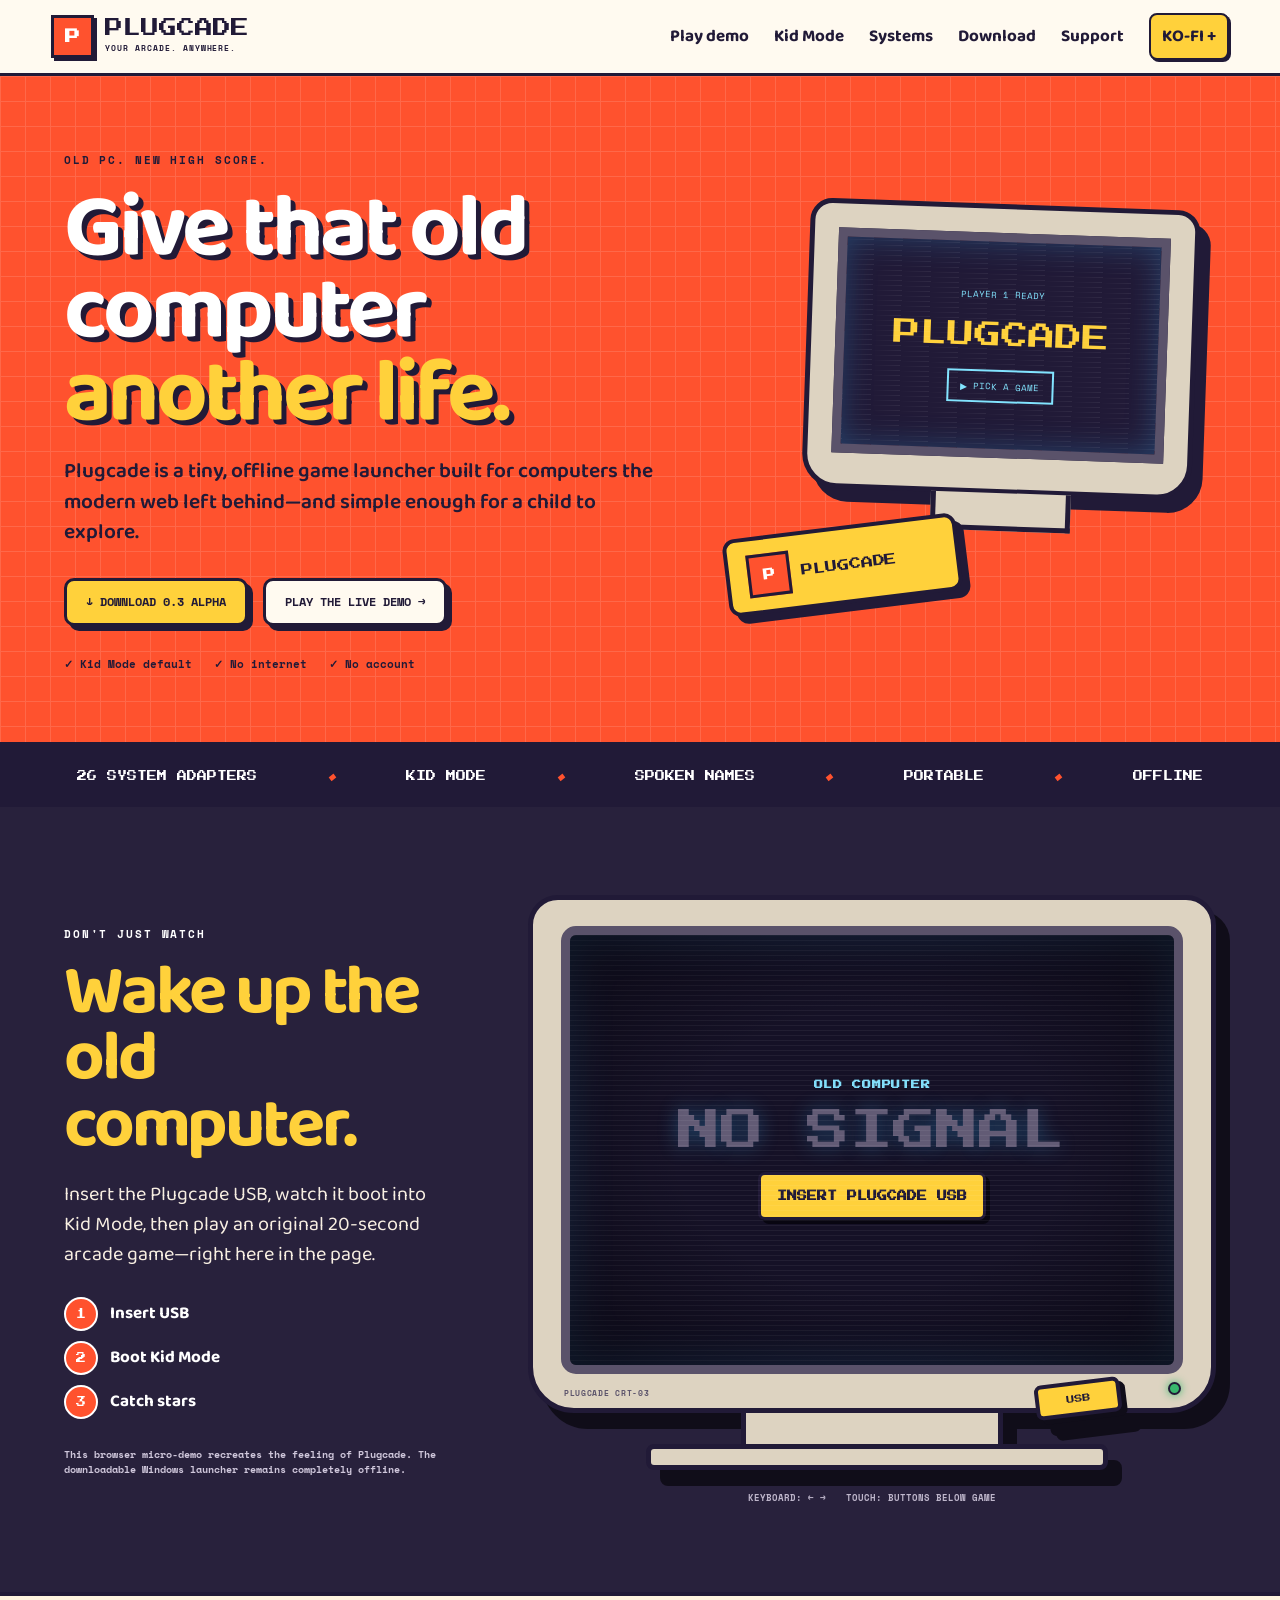
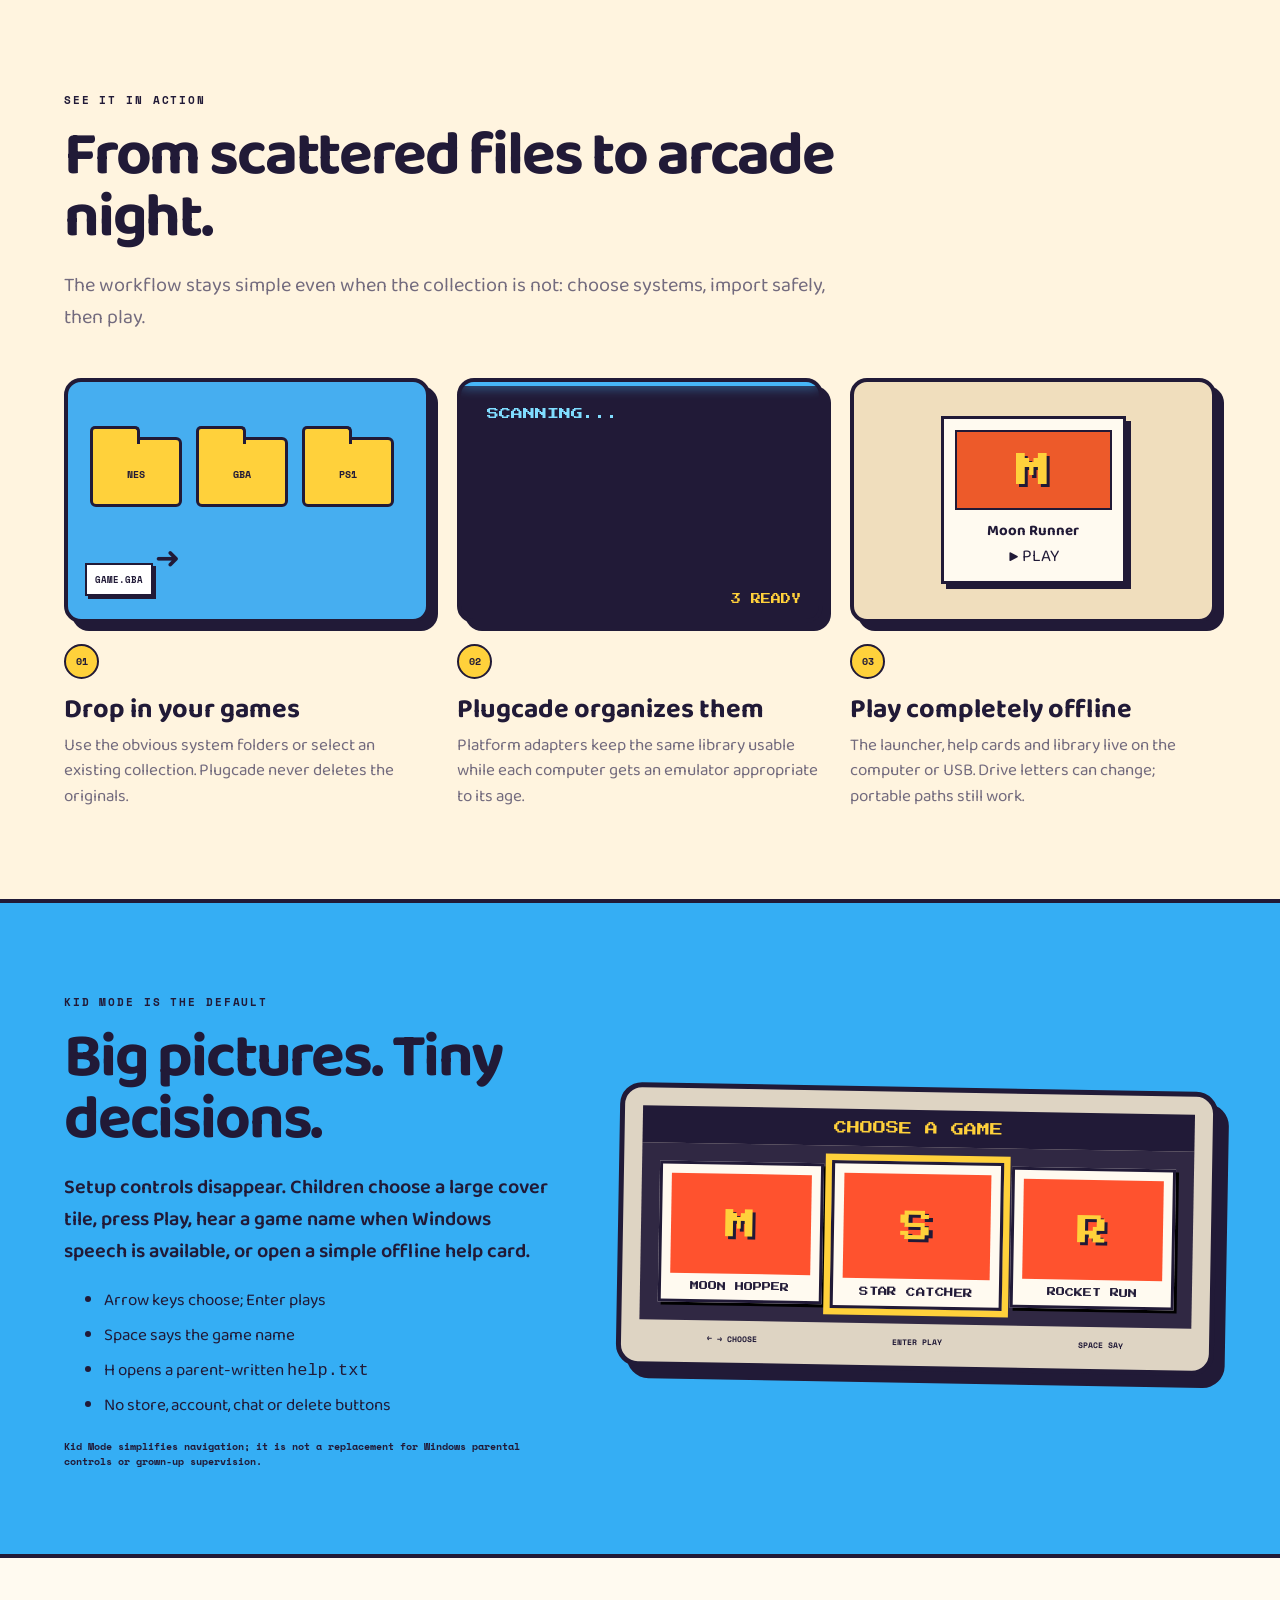
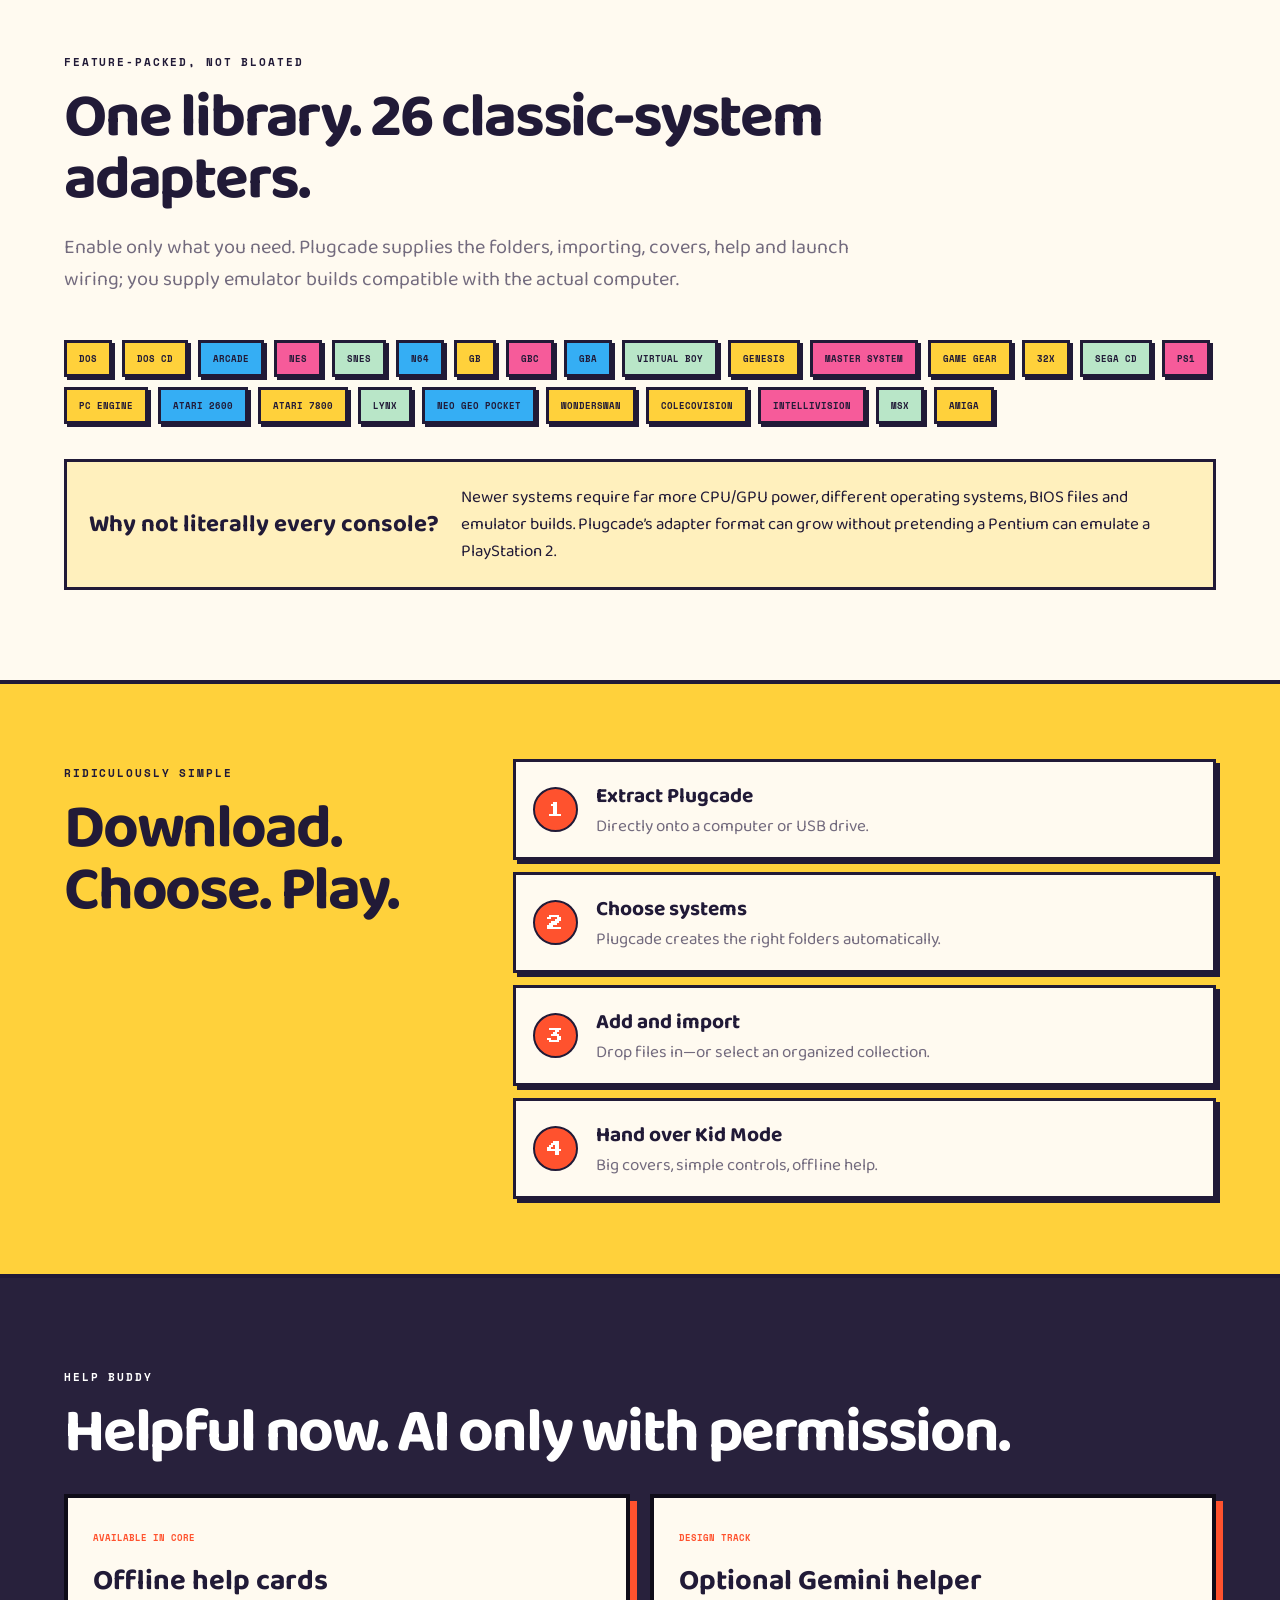
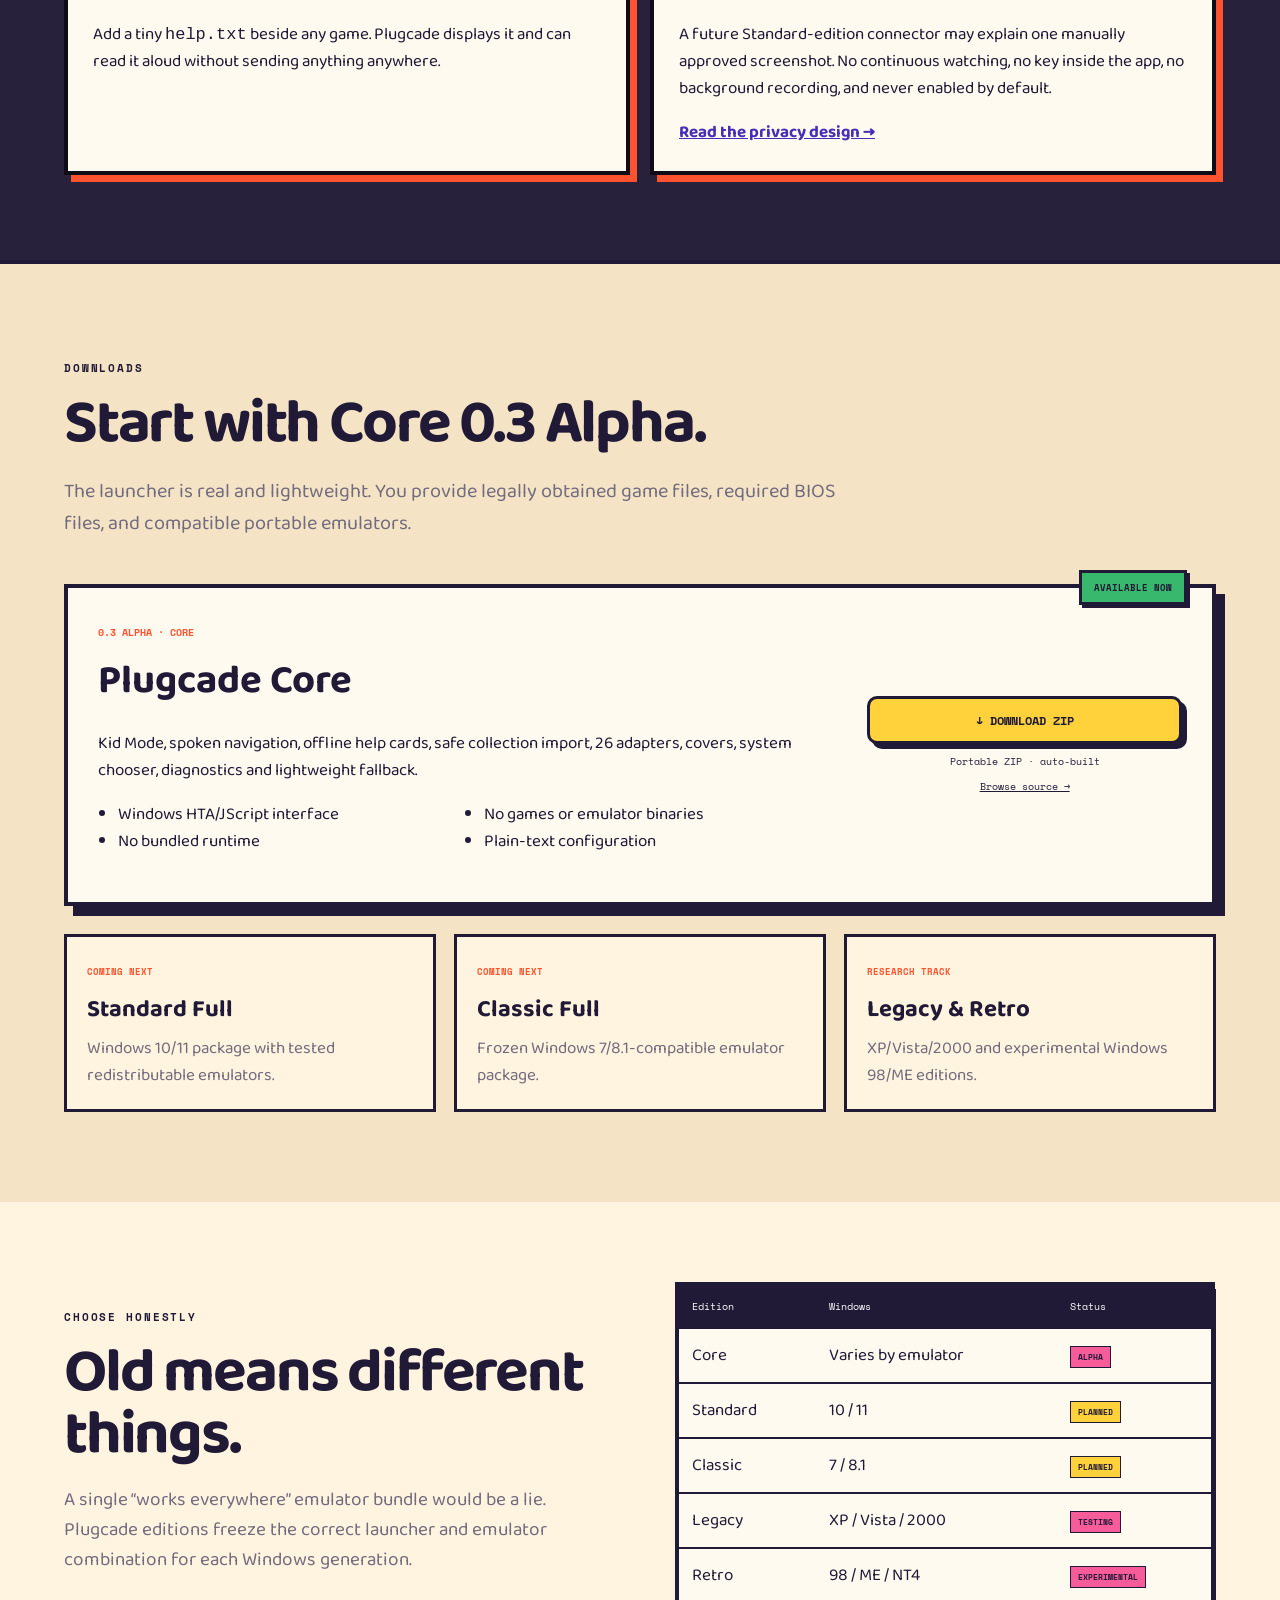
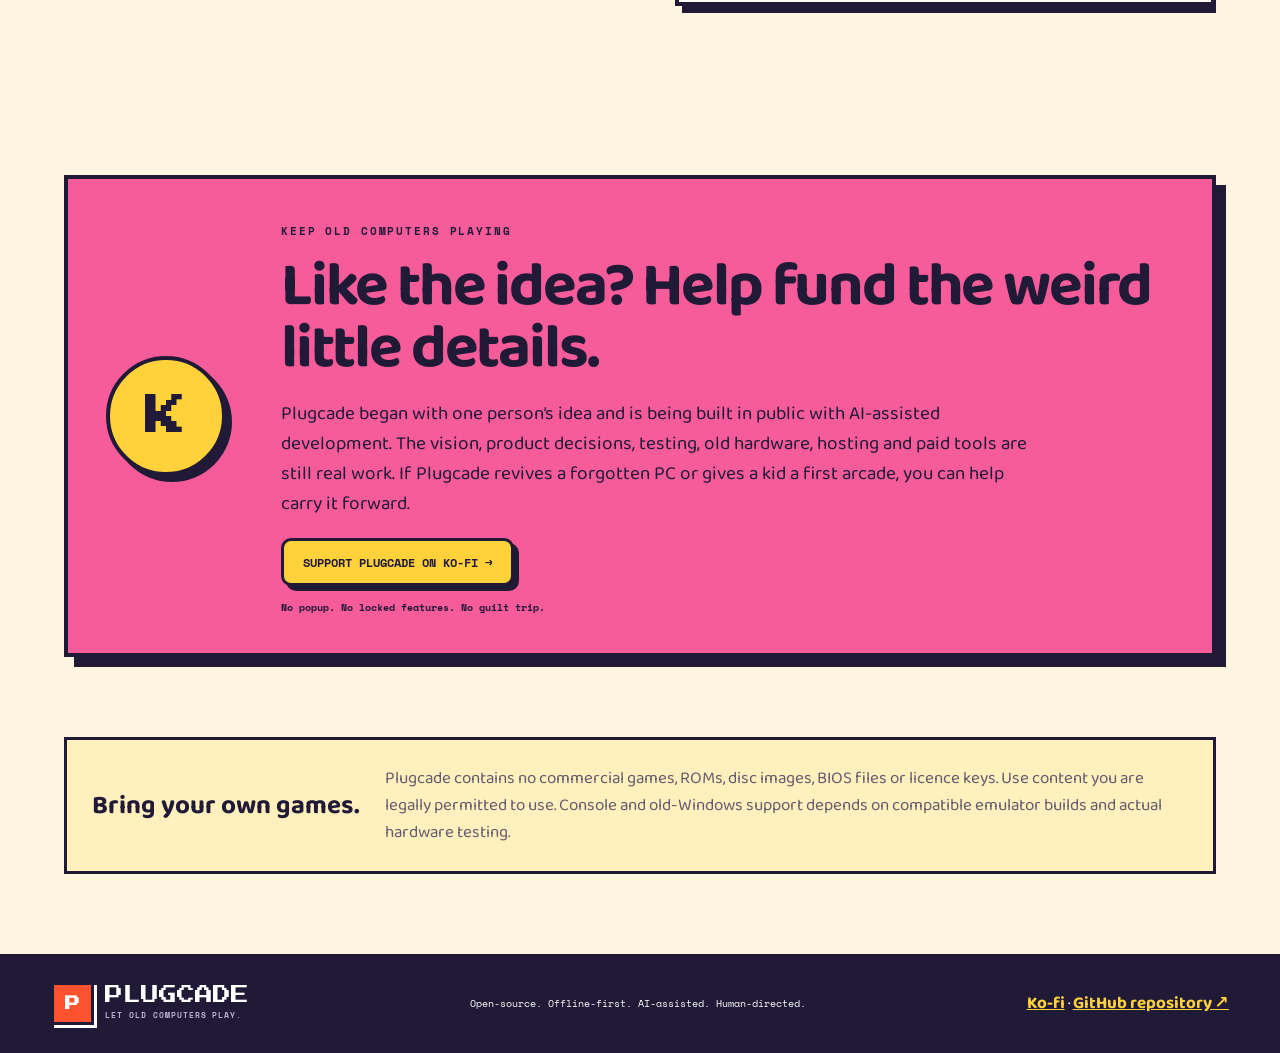
==== commit b8fceb7d: "Polish demo artwork and remove dead control" ====
--- a/web/index.html
+++ b/web/index.html
@@ -72,8 +72,8 @@
     <div class="section-title"><span class="eyebrow">SEE IT IN ACTION</span><h2>From scattered files to arcade night.</h2><p>The workflow stays simple even when the collection is not: choose systems, import safely, then play.</p></div>
     <div class="demos">
       <article><div class="demo drop"><div class="folder f1">NES</div><div class="folder f2">GBA</div><div class="folder f3">PS1</div><div class="file rom">GAME.GBA</div><div class="cursor">➜</div></div><span>01</span><h3>Drop in your games</h3><p>Use the obvious system folders or select an existing collection. Plugcade never deletes the originals.</p></article>
-      <article><div class="demo organize"><div class="scanline"></div><div class="scan">SCANNING...</div><div class="rows"><b>✓ Commander</b><b>✓ Emerald</b><b>✓ Sonic</b></div><div class="done">3 READY</div></div><span>02</span><h3>Plugcade organizes them</h3><p>Platform adapters keep the same library usable while each computer gets an emulator appropriate to its age.</p></article>
-      <article><div class="demo launch"><div class="mini-card"><div class="mini-cover">P</div><b>Prince of Persia</b><button>▶ PLAY</button></div><div class="flash">LAUNCHING!</div></div><span>03</span><h3>Play completely offline</h3><p>The launcher, help cards and library live on the computer or USB. Drive letters can change; portable paths still work.</p></article>
+      <article><div class="demo organize"><div class="scanline"></div><div class="scan">SCANNING...</div><div class="rows"><b>✓ Commander</b><b>✓ Emerald</b><b>✓ Starlight</b></div><div class="done">3 READY</div></div><span>02</span><h3>Plugcade organizes them</h3><p>Platform adapters keep the same library usable while each computer gets an emulator appropriate to its age.</p></article>
+      <article><div class="demo launch"><div class="mini-card"><div class="mini-cover">M</div><b>Moon Runner</b><span class="mock-play">▶ PLAY</span></div><div class="flash">LAUNCHING!</div></div><span>03</span><h3>Play completely offline</h3><p>The launcher, help cards and library live on the computer or USB. Drive letters can change; portable paths still work.</p></article>
     </div>
   </section>
 
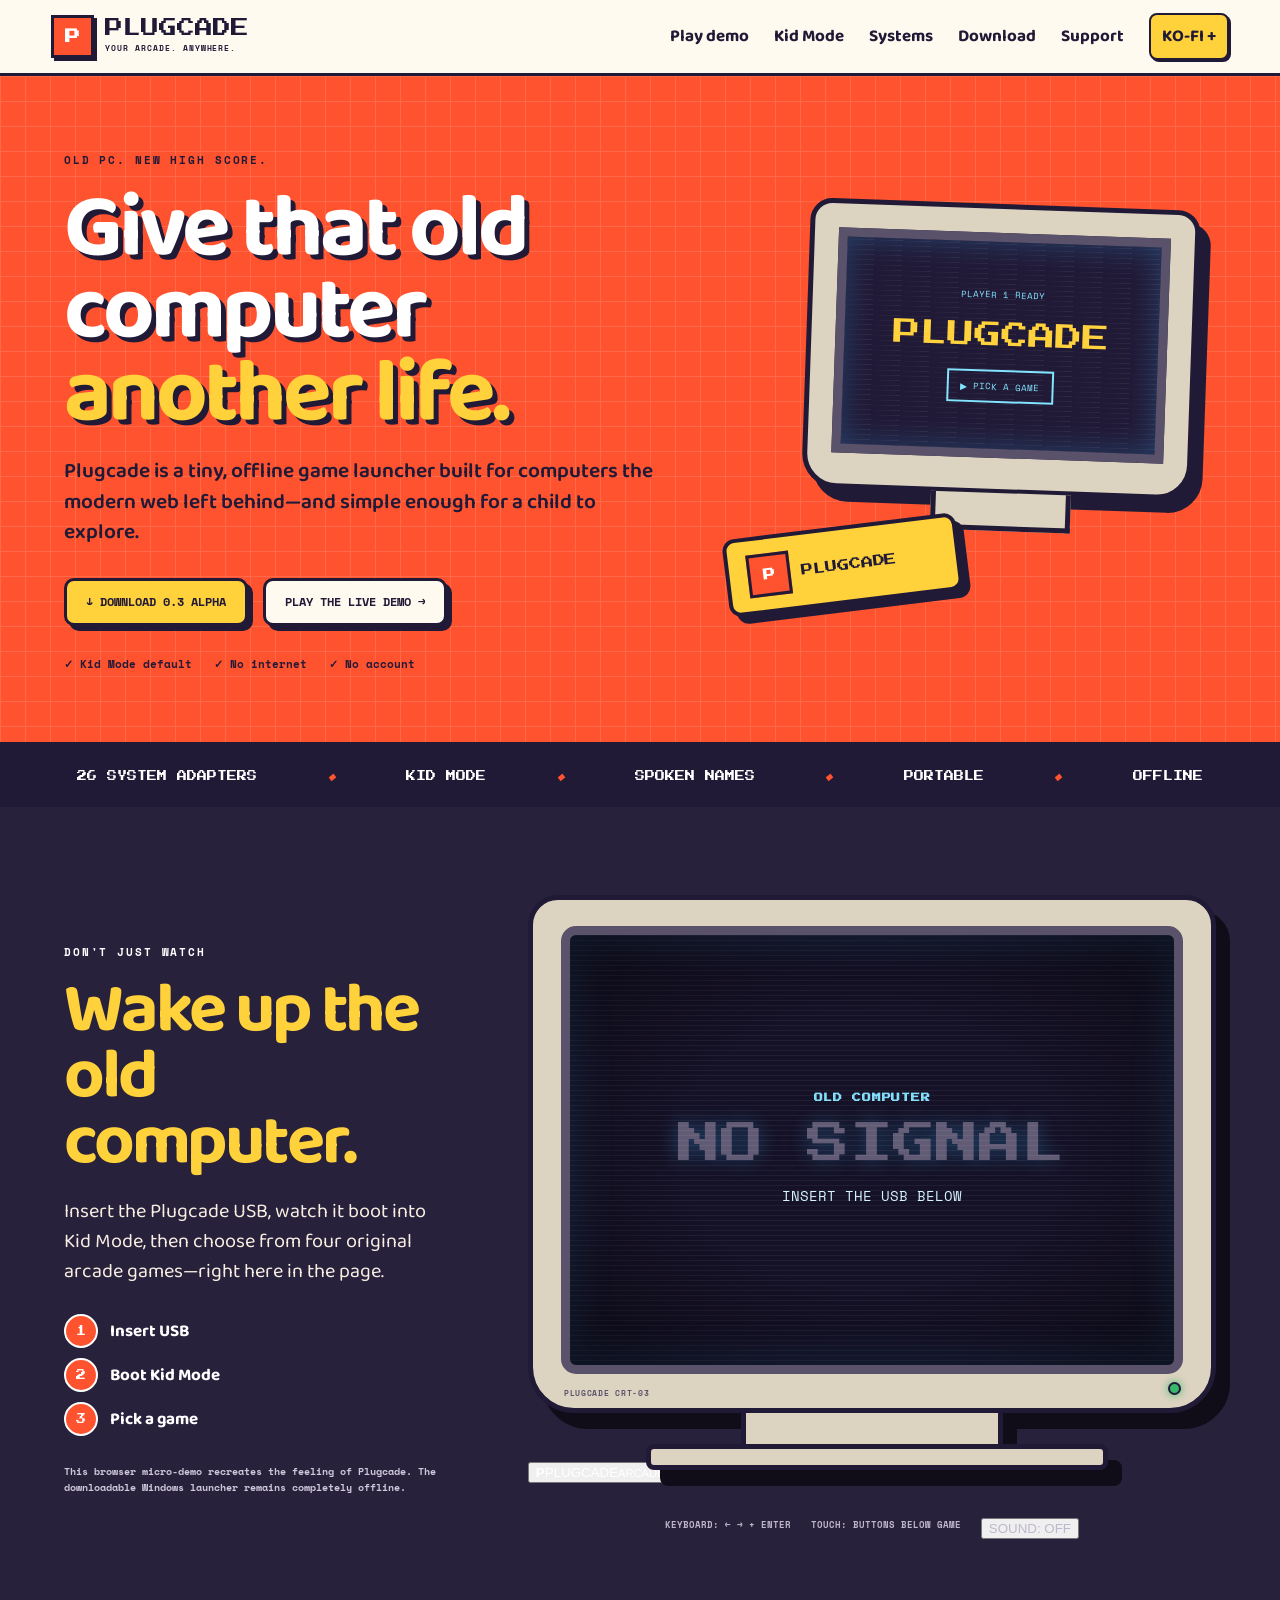
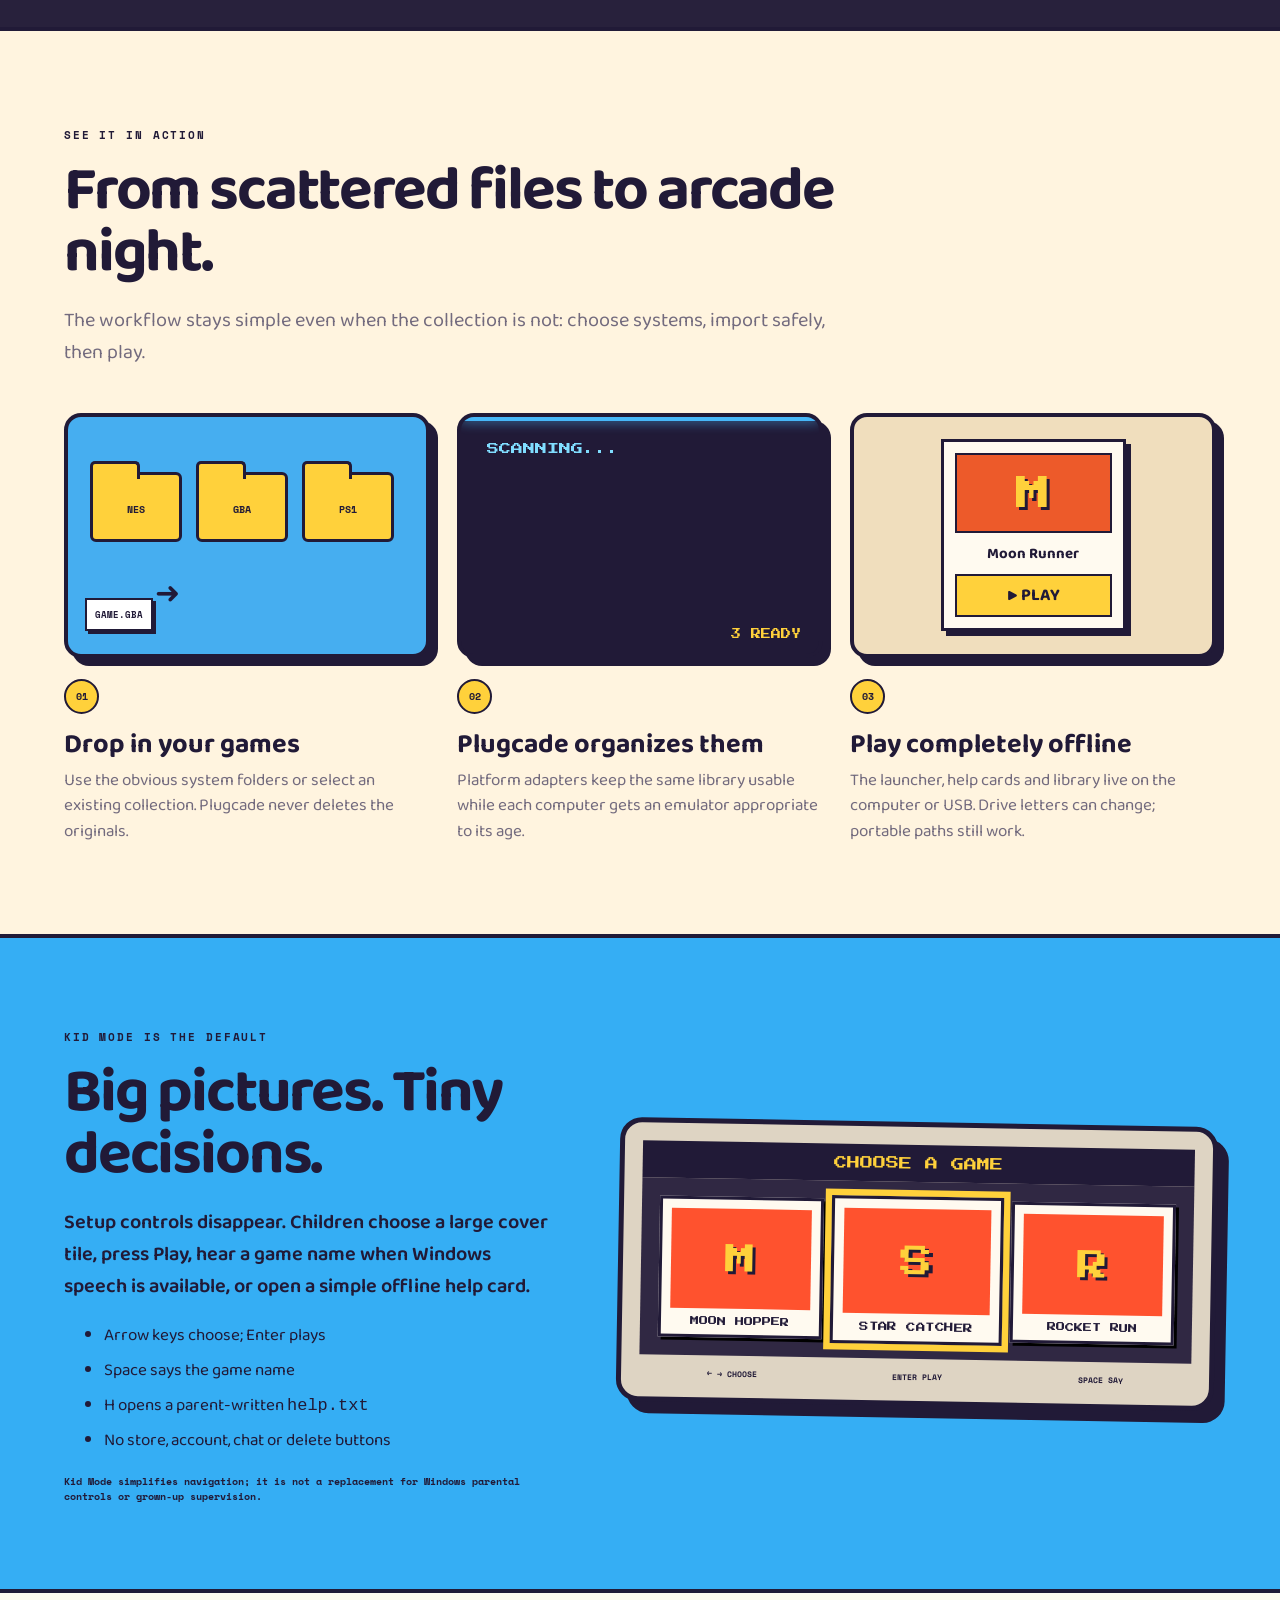
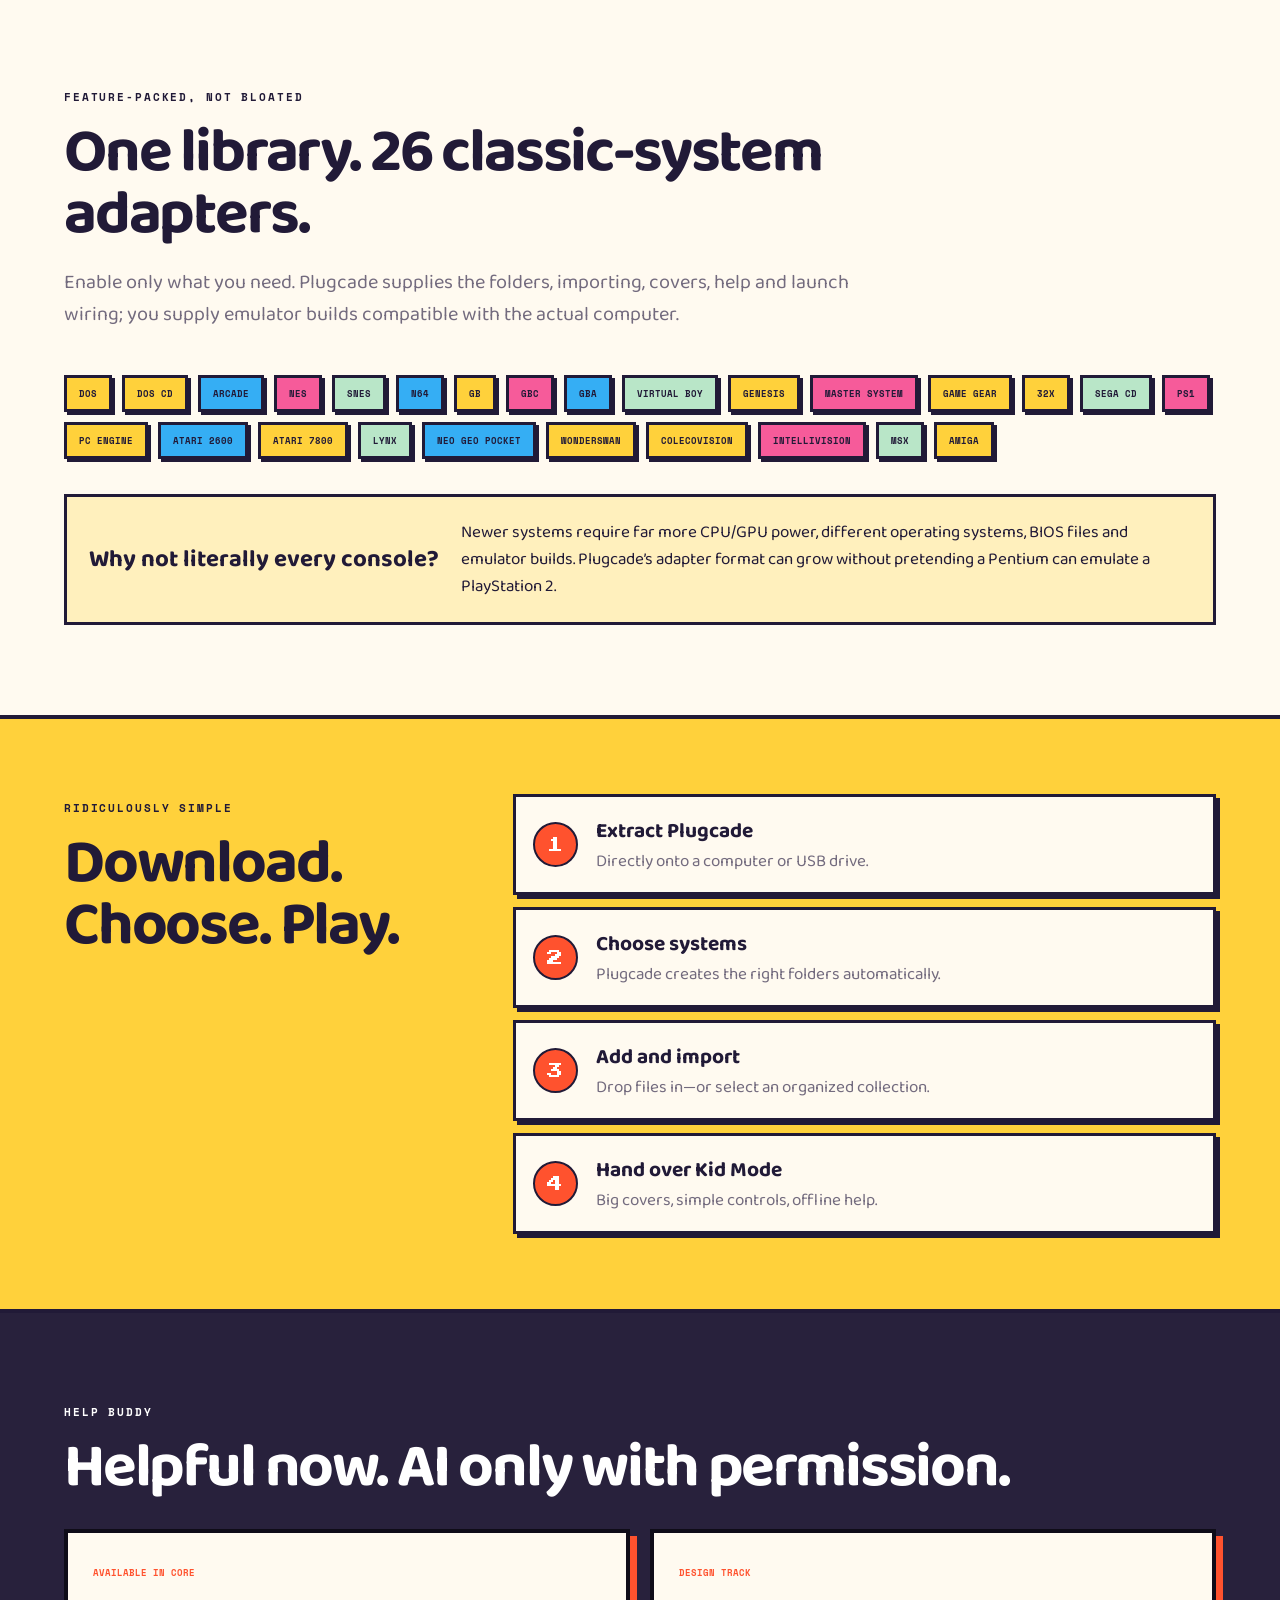
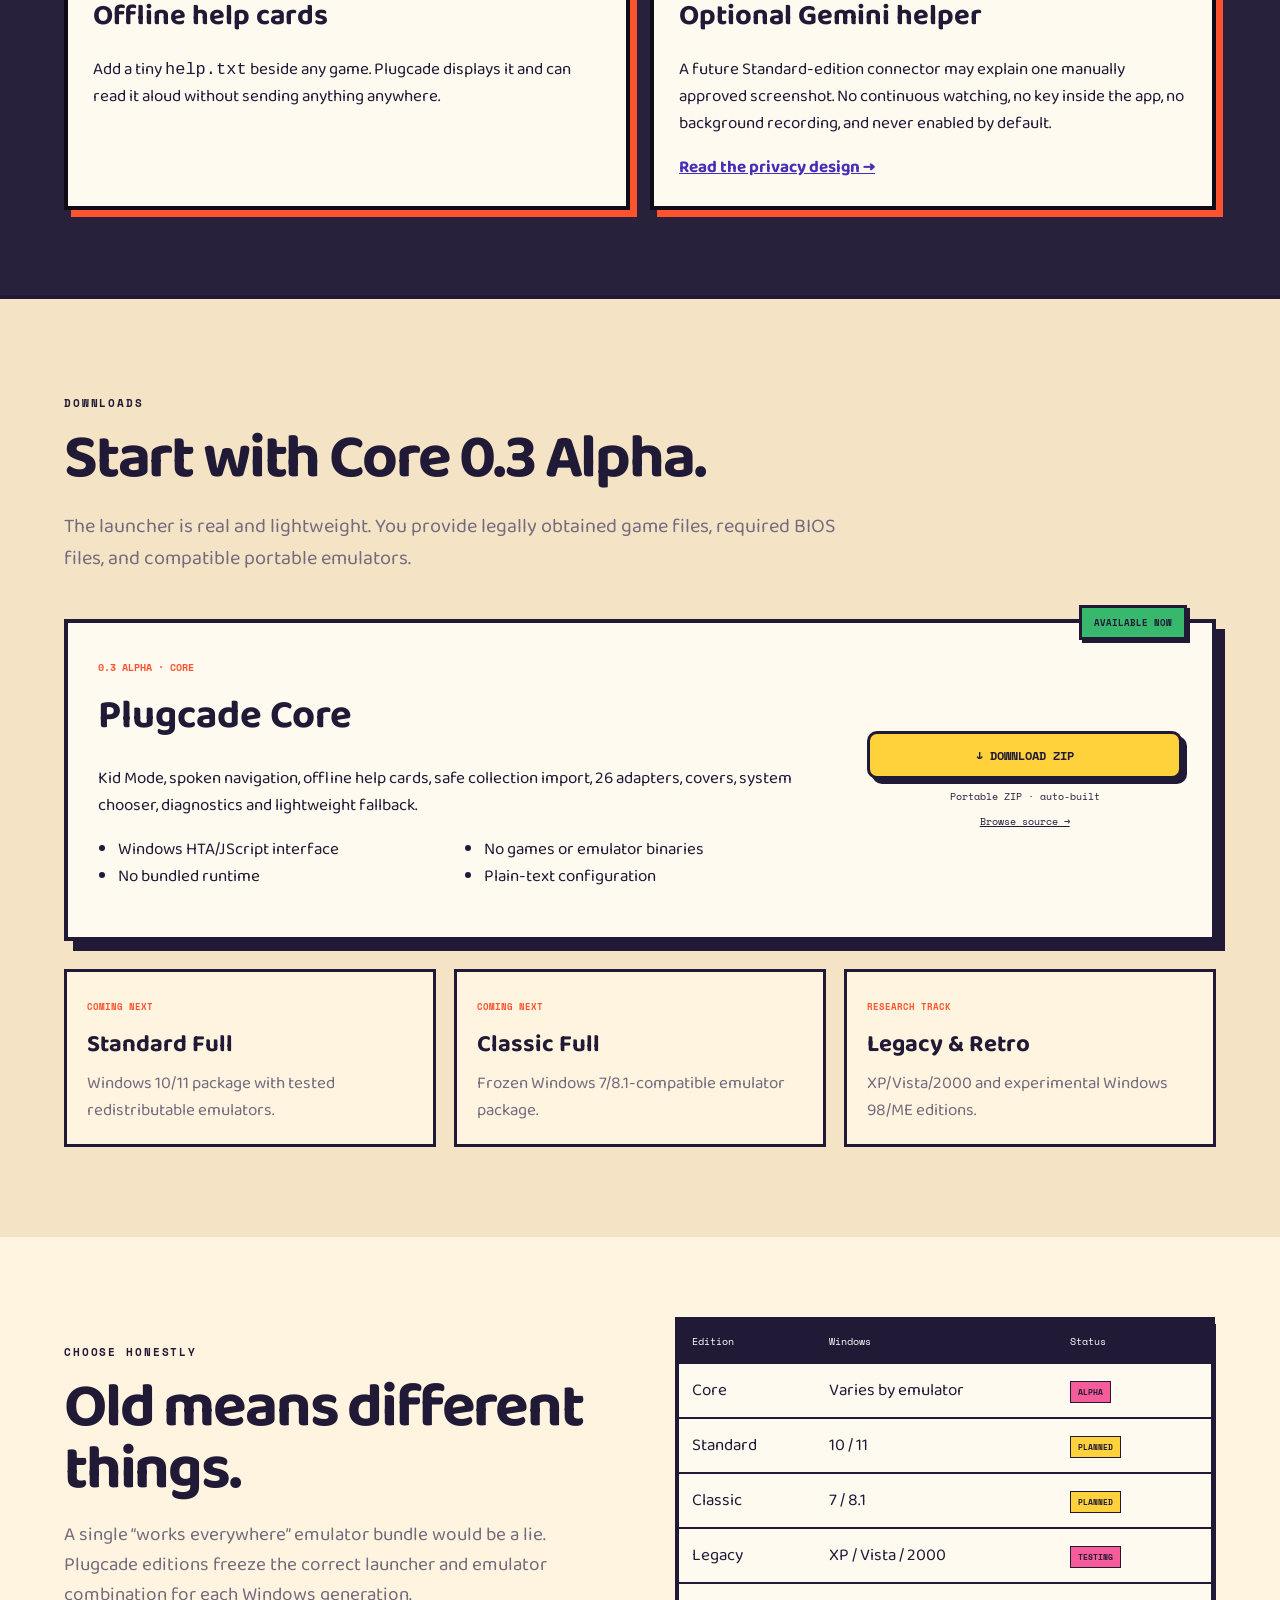
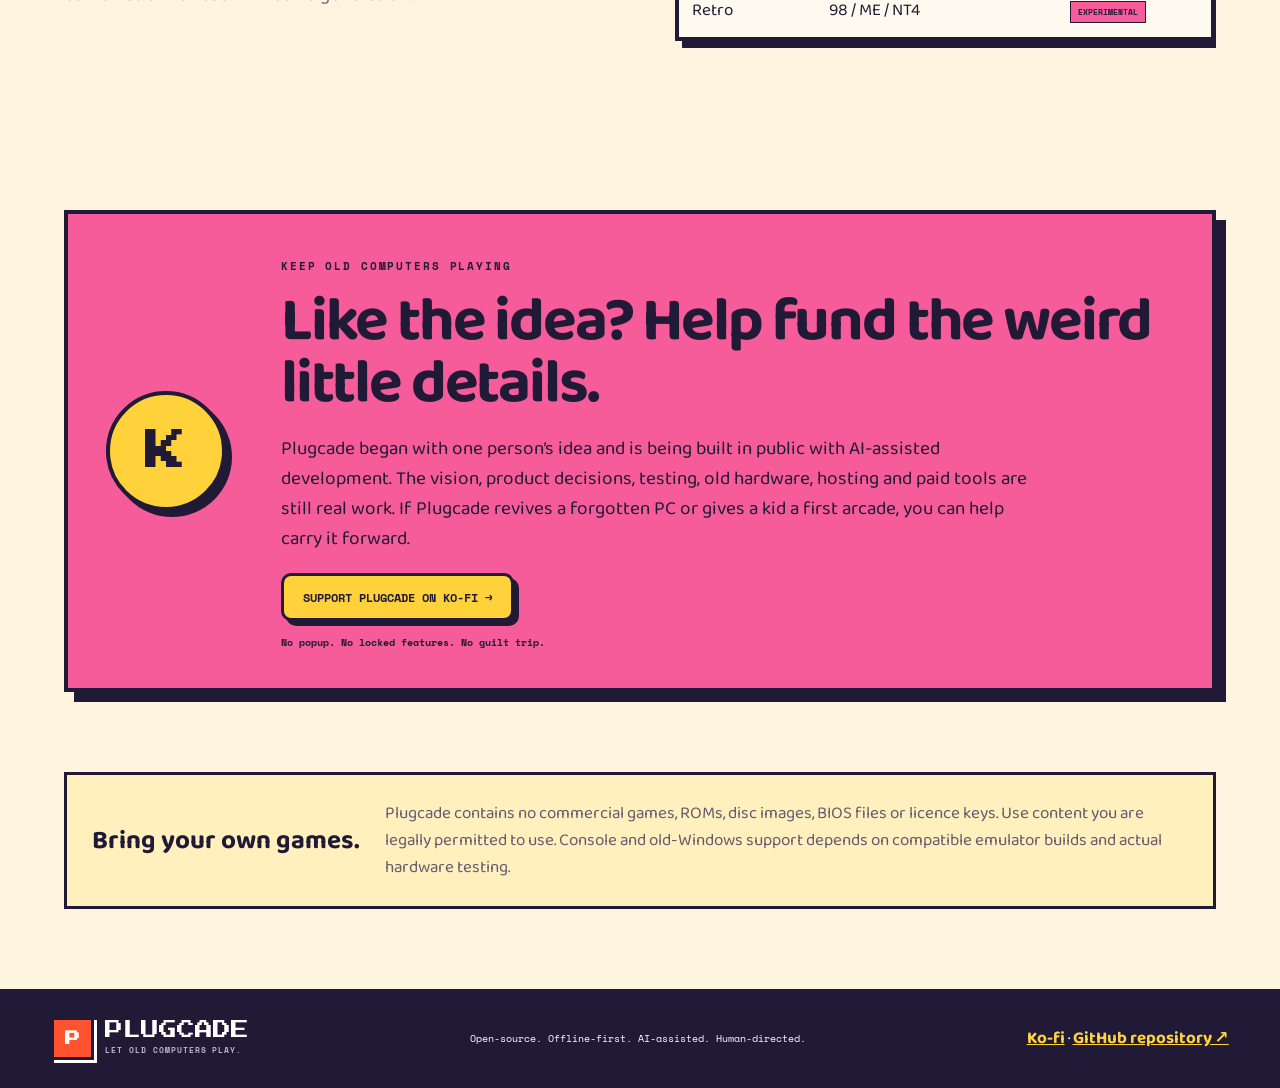
==== commit 802c6313: "Expand the live demo into a four-game arcade" ====
--- a/web/index.html
+++ b/web/index.html
@@ -35,36 +35,45 @@
     <div class="live-copy">
       <span class="eyebrow">DON'T JUST WATCH</span>
       <h2>Wake up the old computer.</h2>
-      <p>Insert the Plugcade USB, watch it boot into Kid Mode, then play an original 20-second arcade game—right here in the page.</p>
-      <div class="live-points"><span><b>1</b> Insert USB</span><span><b>2</b> Boot Kid Mode</span><span><b>3</b> Catch stars</span></div>
+      <p>Insert the Plugcade USB, watch it boot into Kid Mode, then choose from four original arcade games—right here in the page.</p>
+      <div class="live-points"><span><b>1</b> Insert USB</span><span><b>2</b> Boot Kid Mode</span><span><b>3</b> Pick a game</span></div>
       <small>This browser micro-demo recreates the feeling of Plugcade. The downloadable Windows launcher remains completely offline.</small>
     </div>
     <div id="plugcade-live-demo" class="pcd-demo" aria-label="Interactive Plugcade boot and arcade demo">
       <div class="pcd-machine">
         <div class="pcd-screen-shell">
-          <div class="pcd-screen" data-state="off">
+          <div class="pcd-screen" data-state="off" tabindex="0">
             <div class="pcd-scanlines" aria-hidden="true"></div>
             <div class="pcd-off-view">
-              <span>OLD COMPUTER</span><strong>NO SIGNAL</strong>
-              <button type="button" class="pcd-button pcd-insert">INSERT PLUGCADE USB</button>
+              <span>OLD COMPUTER</span><strong>NO SIGNAL</strong><small>INSERT THE USB BELOW</small>
             </div>
             <div class="pcd-boot-view" aria-live="polite"><strong>PLUGCADE</strong><div class="pcd-boot-log"></div><div class="pcd-boot-bar"><i></i></div></div>
             <div class="pcd-library-view">
-              <div class="pcd-library-top"><strong>KID MODE</strong><span>1 GAME READY</span></div>
-              <div class="pcd-game-tile" aria-label="Star Catcher selected"><span class="pcd-cover" aria-hidden="true">★</span><span>STAR CATCHER</span></div>
-              <button type="button" class="pcd-button pcd-play">PLAY</button>
+              <div class="pcd-library-top"><strong>KID MODE</strong><span>4 GAMES READY</span></div>
+              <div class="pcd-library-grid" role="list" aria-label="Choose a game">
+                <button type="button" class="pcd-library-tile is-selected" data-game="stars" aria-pressed="true"><span class="pcd-cover pcd-cover-stars" aria-hidden="true"><i>★</i></span><b>STAR CATCHER</b><small>CATCH + DODGE</small></button>
+                <button type="button" class="pcd-library-tile" data-game="moon" aria-pressed="false"><span class="pcd-cover pcd-cover-moon" aria-hidden="true"><i>☾</i></span><b>MOON HOPPER</b><small>BOUNCE HIGH</small></button>
+                <button type="button" class="pcd-library-tile" data-game="rocket" aria-pressed="false"><span class="pcd-cover pcd-cover-rocket" aria-hidden="true"><i>▲</i></span><b>ROCKET RUN</b><small>DODGE + FLY</small></button>
+                <button type="button" class="pcd-library-tile" data-game="breaker" aria-pressed="false"><span class="pcd-cover pcd-cover-breaker" aria-hidden="true"><i>●</i></span><b>PIXEL BREAKER</b><small>SMASH BRICKS</small></button>
+              </div>
+              <div class="pcd-library-actions"><button type="button" class="pcd-button pcd-prev" aria-label="Previous game">←</button><button type="button" class="pcd-button pcd-play"><span>PLAY</span><b class="pcd-play-title">STAR CATCHER</b></button><button type="button" class="pcd-button pcd-next" aria-label="Next game">→</button></div>
+              <small class="pcd-library-help">ARROWS CHOOSE · ENTER PLAYS</small>
             </div>
             <div class="pcd-game-view">
-              <div class="pcd-game-hud"><span>STARS <b class="pcd-score">0</b></span><span>TIME <b class="pcd-time">20</b></span><span>LIVES <b class="pcd-lives">3</b></span></div>
-              <canvas class="pcd-canvas" width="640" height="360" role="img" aria-label="Star Catcher game. Move the ship to catch yellow stars and avoid red glitches."></canvas>
+              <div class="pcd-game-hud"><span><b class="pcd-hud-label">STARS</b> <b class="pcd-score">0</b></span><span class="pcd-game-name">STAR CATCHER</span><span>TIME <b class="pcd-time">20</b></span><span>LIVES <b class="pcd-lives">3</b></span></div>
+              <canvas class="pcd-canvas" width="640" height="360" role="img" aria-label="Star Catcher game. Move left and right to catch stars and avoid glitches."></canvas>
               <div class="pcd-touch-controls" aria-label="Game controls"><button type="button" class="pcd-control pcd-left" aria-label="Move left">← LEFT</button><button type="button" class="pcd-control pcd-right" aria-label="Move right">RIGHT →</button></div>
               <div class="pcd-game-over" aria-live="polite"><strong class="pcd-result">ARCADE COMPLETE</strong><span class="pcd-final-score"></span><div><button type="button" class="pcd-button pcd-again">PLAY AGAIN</button><button type="button" class="pcd-button secondary pcd-library">LIBRARY</button></div></div>
             </div>
           </div>
         </div>
-        <div class="pcd-machine-foot" aria-hidden="true"><i></i></div>
+        <div class="pcd-machine-foot" aria-hidden="true"></div>
       </div>
-      <div class="pcd-status"><span>KEYBOARD: ← →</span><span>TOUCH: BUTTONS BELOW GAME</span></div>
+      <div class="pcd-usb-dock">
+        <button type="button" class="pcd-usb-stick pcd-insert" aria-label="Insert the Plugcade USB stick"><span class="pcd-usb-body"><b>P</b><span>PLUGCADE<small>ARCADE USB</small></span><i aria-hidden="true"></i></span><span class="pcd-usb-plug" aria-hidden="true"><i></i><i></i></span></button>
+        <span class="pcd-usb-arrow" aria-hidden="true">→</span><span class="pcd-usb-port" aria-hidden="true"><i></i><b>USB</b></span><span class="pcd-usb-hint">CLICK THE USB TO INSERT</span>
+      </div>
+      <div class="pcd-status"><span>KEYBOARD: ← → + ENTER</span><span>TOUCH: BUTTONS BELOW GAME</span><button type="button" class="pcd-sound" aria-pressed="false">SOUND: OFF</button></div>
     </div>
   </section>
 
--- a/web/refine.css
+++ b/web/refine.css
@@ -50,8 +50,9 @@
 .pcd-library-view{padding-top:68px}
 .pcd-library-top,.pcd-game-hud{position:absolute!important;left:0;right:0;top:0;display:flex;justify-content:space-between;gap:12px;padding:13px 16px;border-bottom:2px solid #544c67;background:#201a34;color:white;font:700 9px "Press Start 2P";z-index:4!important}
 .pcd-library-top span{color:#a9f2c0}
-.pcd-game-tile{width:min(240px,82%);padding:12px;background:#fffaf0;color:var(--ink);border:3px solid var(--ink);box-shadow:6px 6px 0 #080611;cursor:pointer;font:700 10px "Press Start 2P"}
+.pcd-game-tile{width:min(240px,82%);padding:12px;background:#fffaf0;color:var(--ink);border:3px solid var(--ink);box-shadow:6px 6px 0 #080611;cursor:default;font:700 10px "Press Start 2P"}
 .pcd-game-tile .pcd-cover{height:135px;margin-bottom:12px;display:grid;place-items:center;background:linear-gradient(135deg,var(--orange),#f65b9a);color:var(--yellow);border:3px solid var(--ink);font:56px "Press Start 2P";text-shadow:4px 4px 0 var(--ink)}
+.mini-card .mock-play{display:block;width:100%;margin-top:8px;padding:6px;background:var(--yellow);border:2px solid var(--ink);font-weight:bold}
 .pcd-game-view{min-height:430px;padding-top:49px}
 .pcd-canvas{display:block;width:100%;height:auto;aspect-ratio:16/9;background:var(--game-bg)}
 .pcd-touch-controls{display:flex;gap:12px;justify-content:center;padding:10px;background:#201a34}
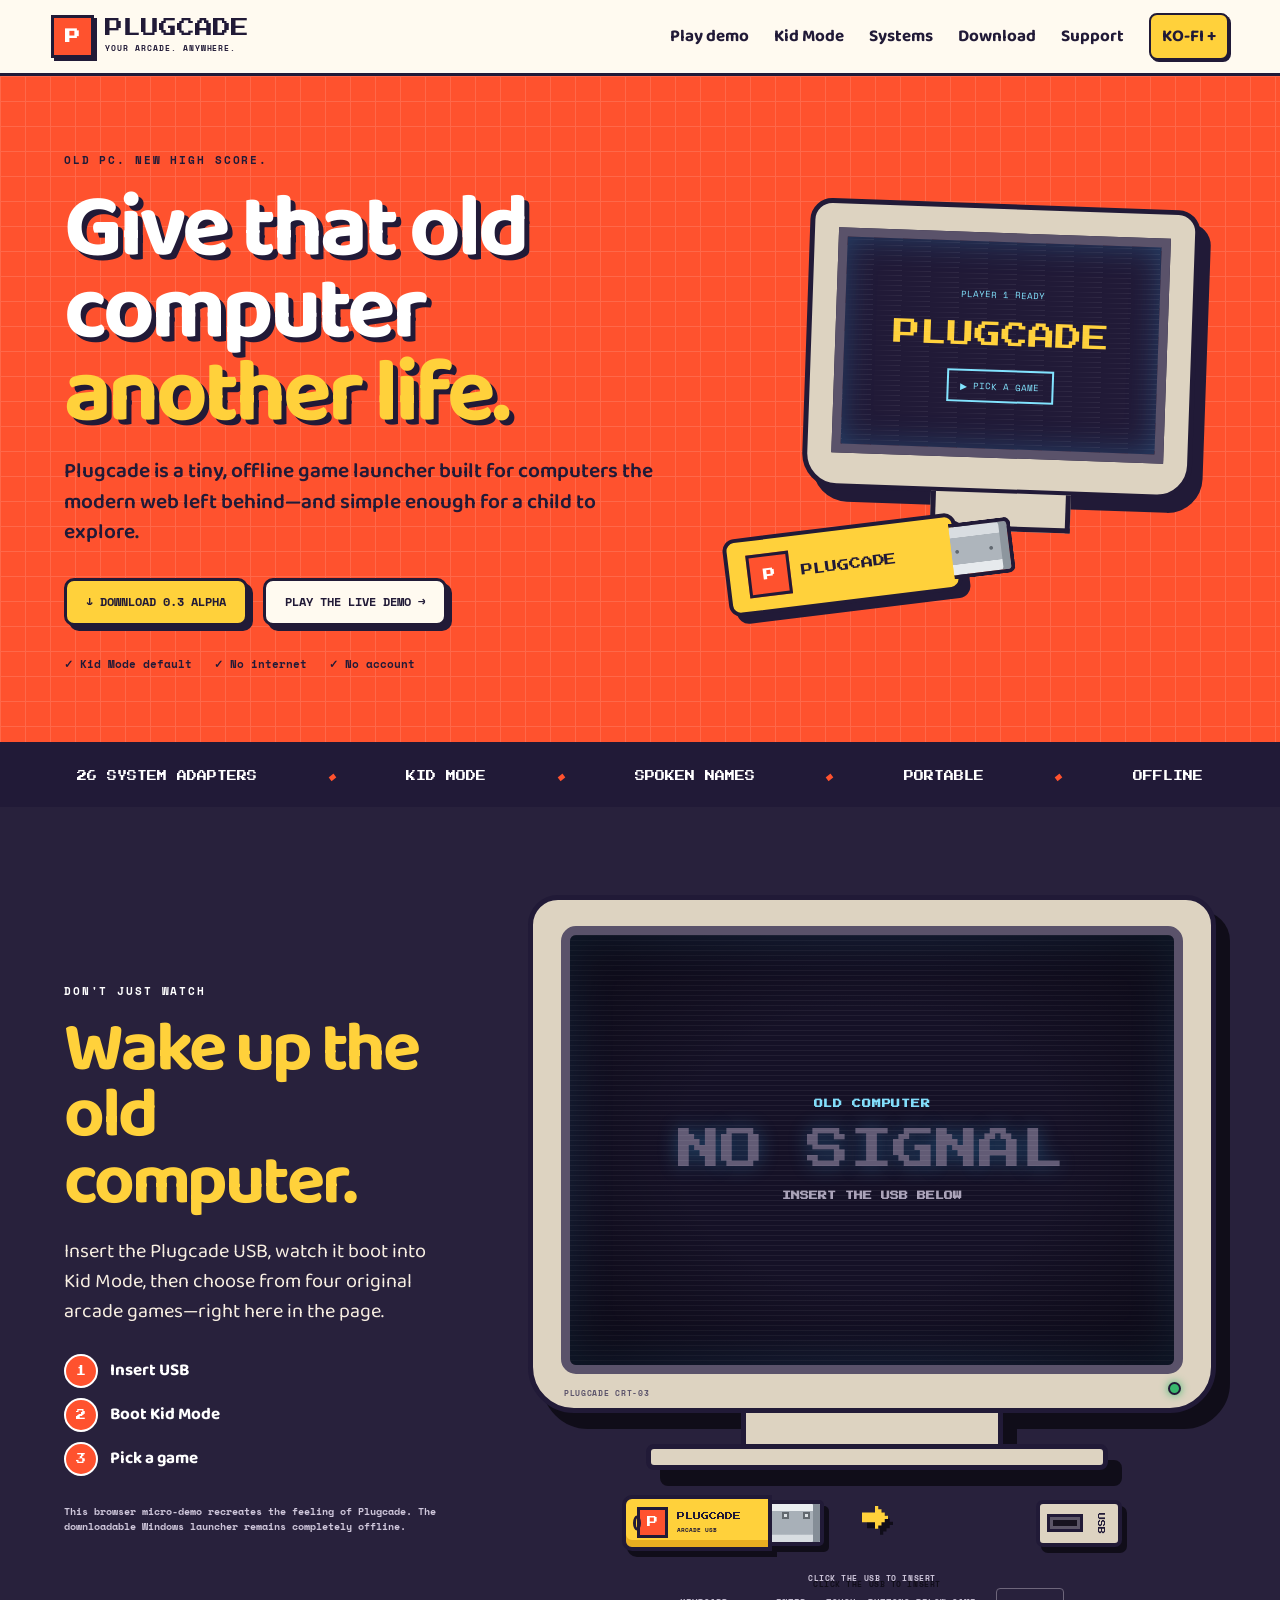
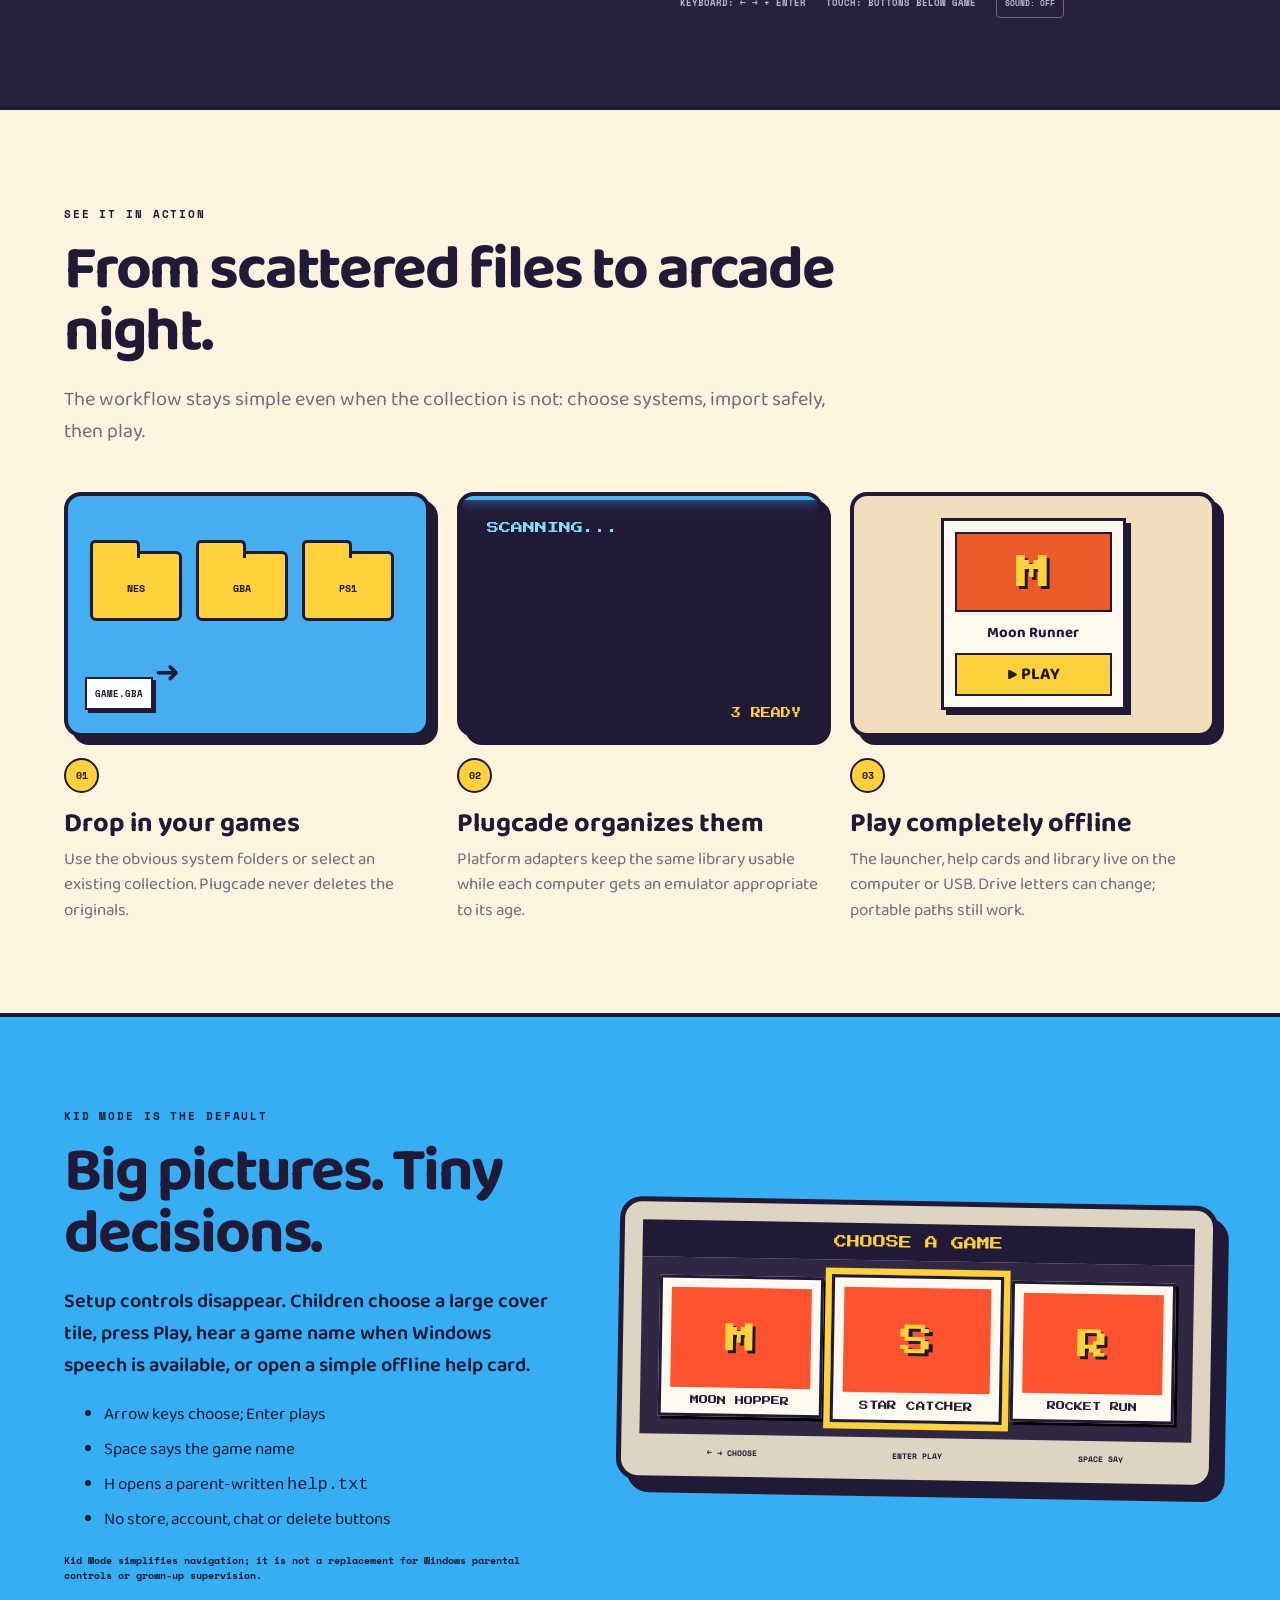
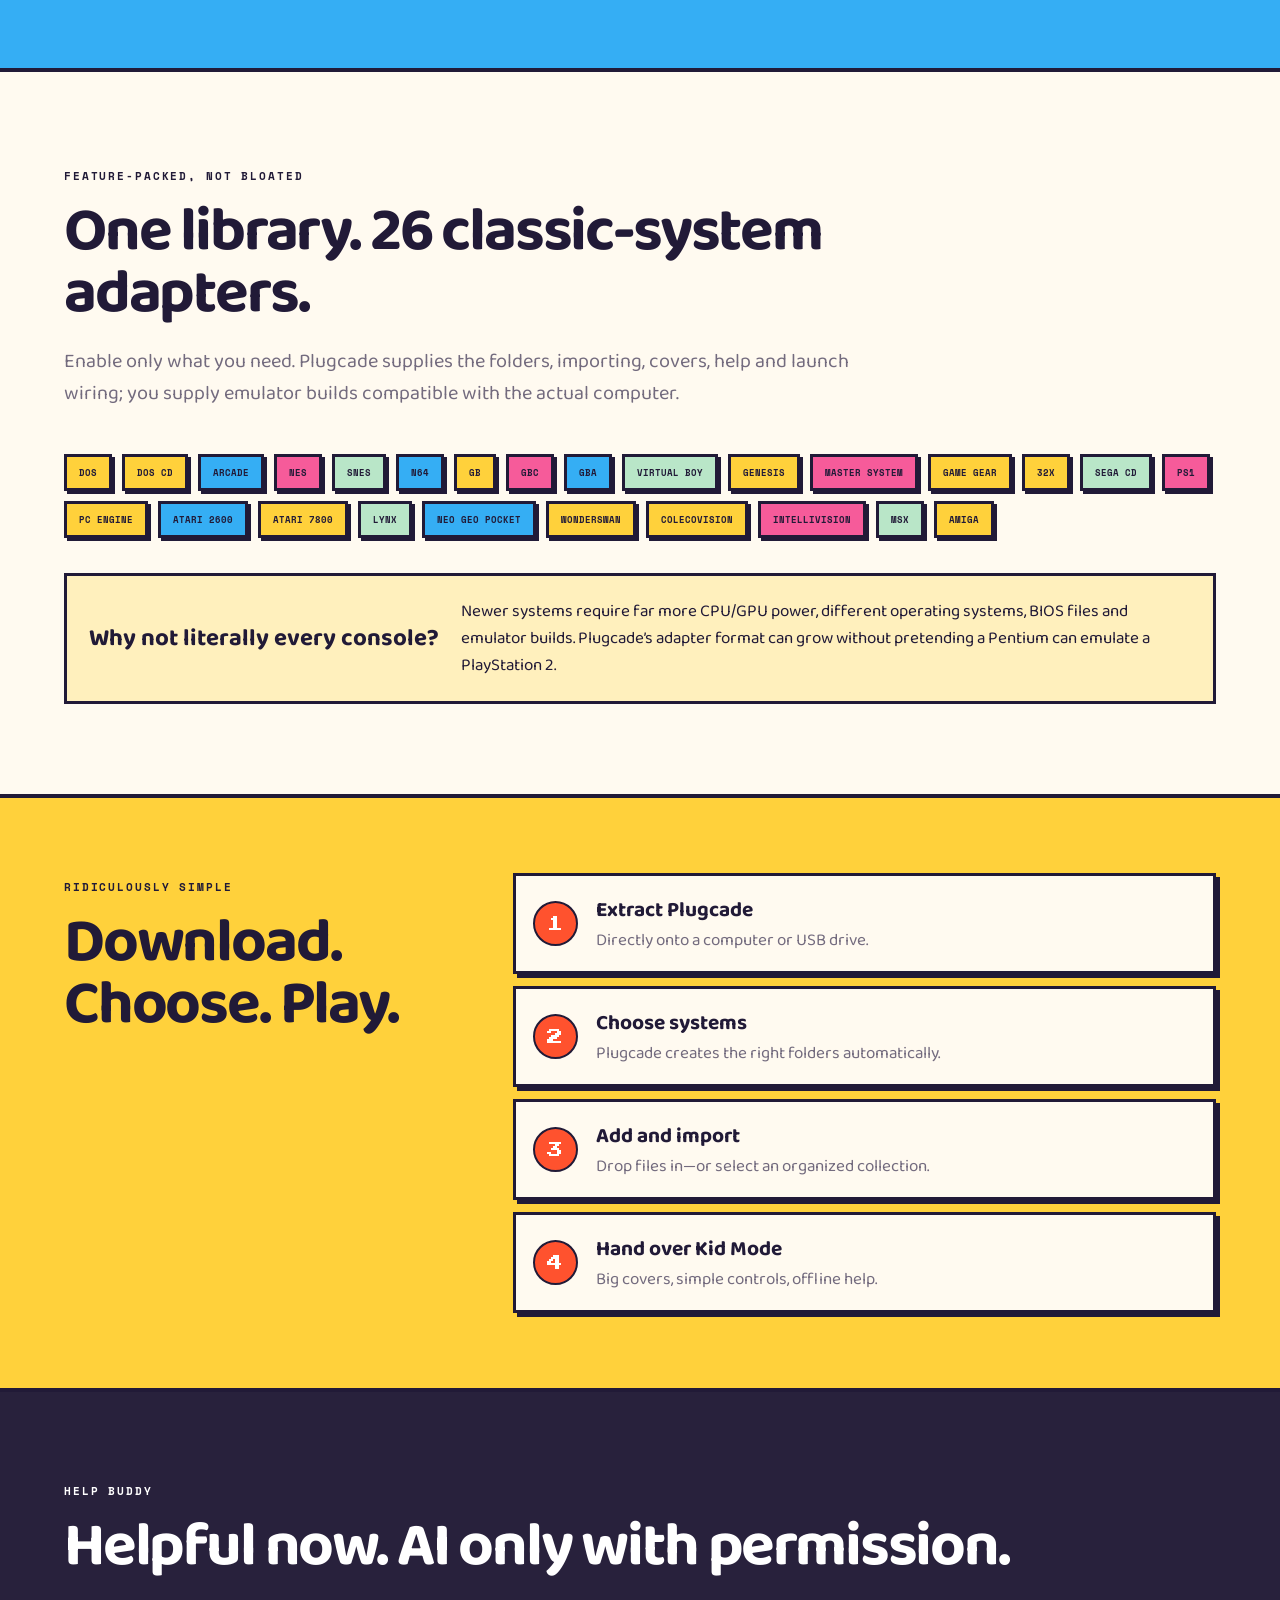
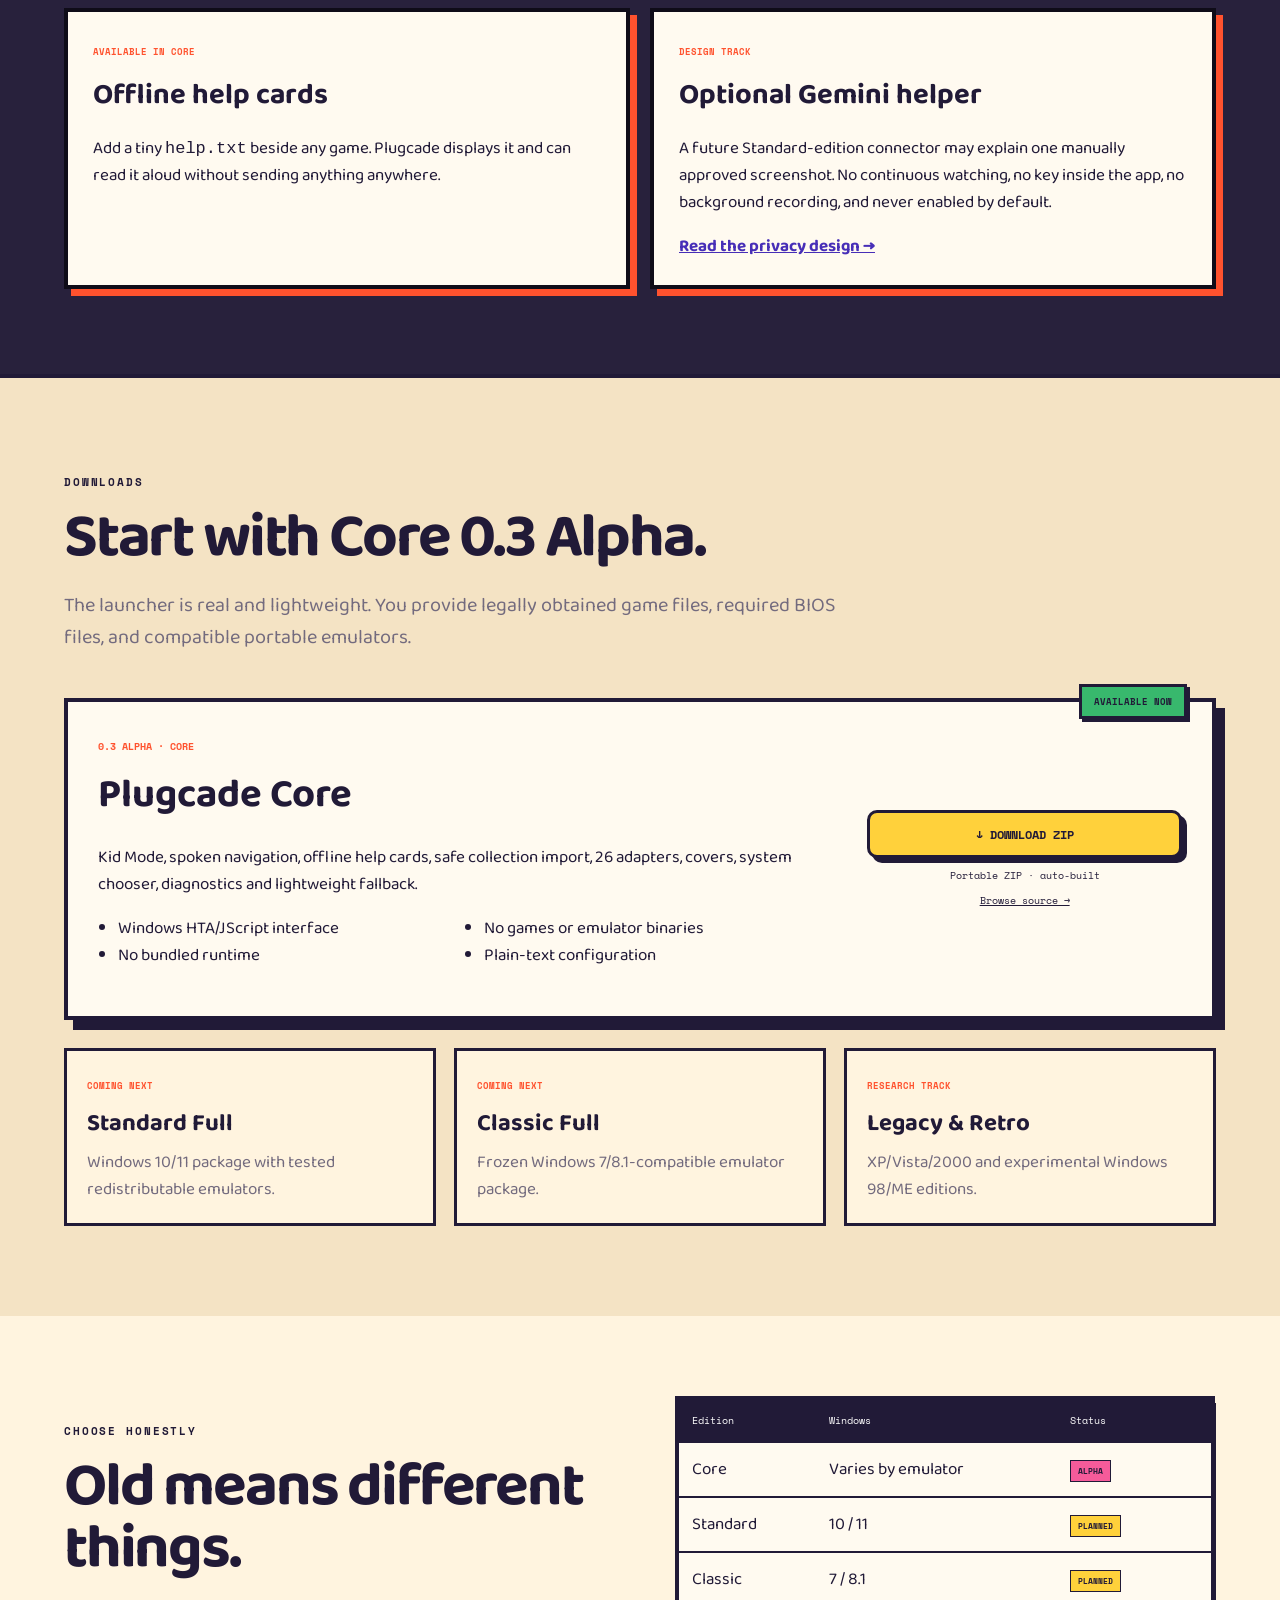
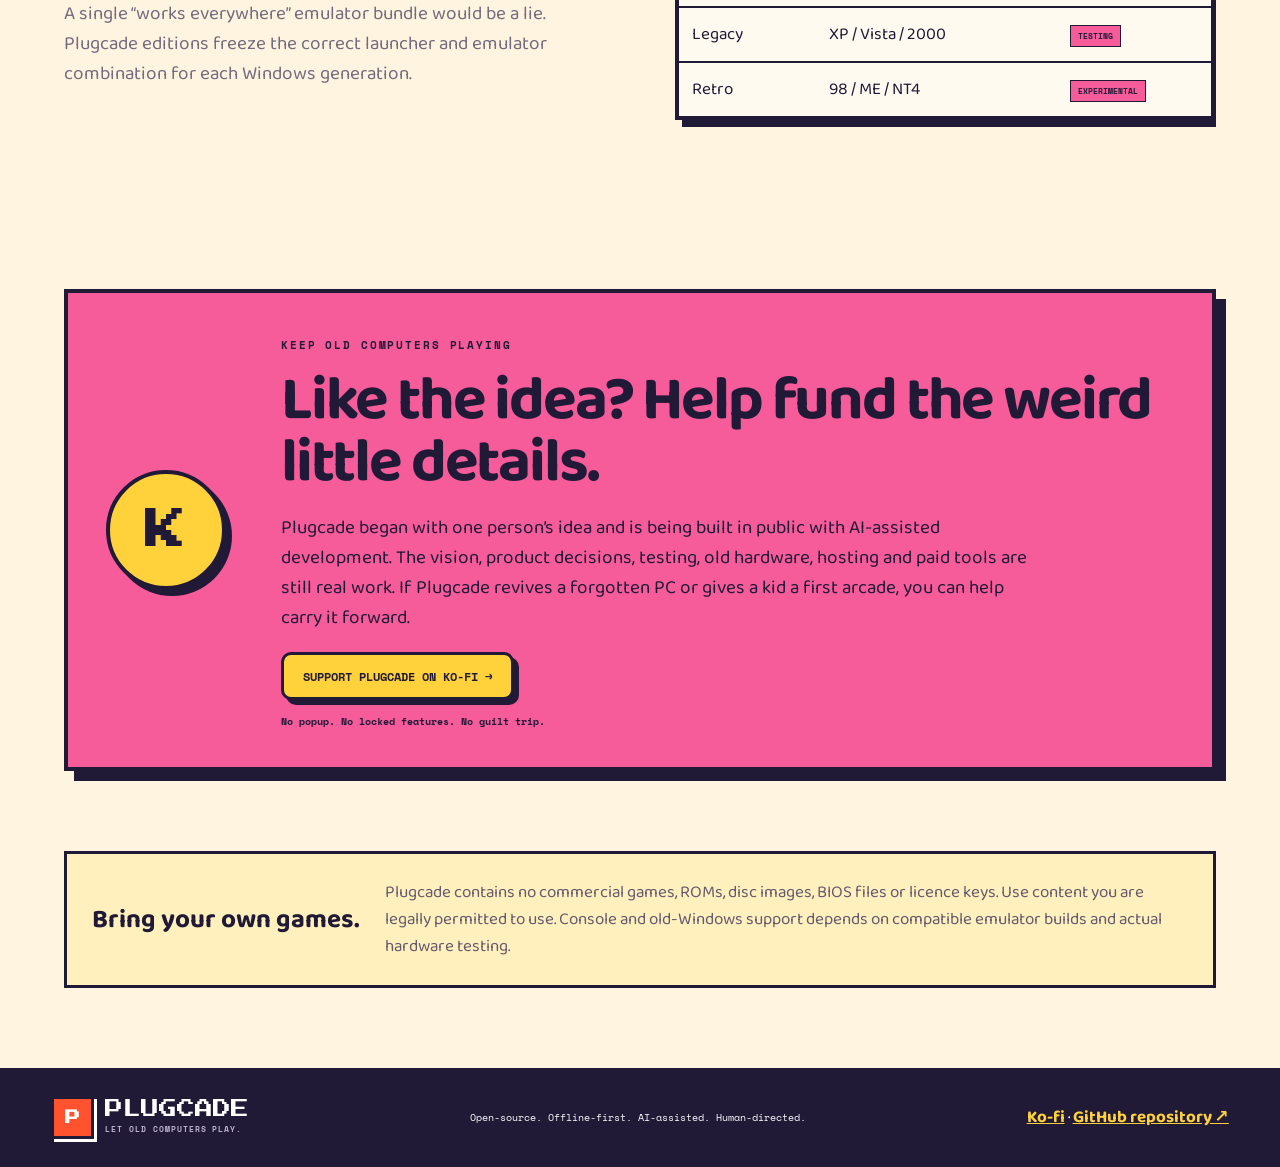
==== commit 87719af6: "Add an in-game return to library control" ====
--- a/web/index.html
+++ b/web/index.html
@@ -60,7 +60,7 @@
               <small class="pcd-library-help">ARROWS CHOOSE · ENTER PLAYS</small>
             </div>
             <div class="pcd-game-view">
-              <div class="pcd-game-hud"><span><b class="pcd-hud-label">STARS</b> <b class="pcd-score">0</b></span><span class="pcd-game-name">STAR CATCHER</span><span>TIME <b class="pcd-time">20</b></span><span>LIVES <b class="pcd-lives">3</b></span></div>
+              <div class="pcd-game-hud"><span><b class="pcd-hud-label">STARS</b> <b class="pcd-score">0</b></span><span class="pcd-game-name">STAR CATCHER</span><span>TIME <b class="pcd-time">20</b></span><span aria-label="Lives">♥ <b class="pcd-lives">3</b></span><button type="button" class="pcd-game-exit" aria-label="Return to the game library">×</button></div>
               <canvas class="pcd-canvas" width="640" height="360" role="img" aria-label="Star Catcher game. Move left and right to catch stars and avoid glitches."></canvas>
               <div class="pcd-touch-controls" aria-label="Game controls"><button type="button" class="pcd-control pcd-left" aria-label="Move left">← LEFT</button><button type="button" class="pcd-control pcd-right" aria-label="Move right">RIGHT →</button></div>
               <div class="pcd-game-over" aria-live="polite"><strong class="pcd-result">ARCADE COMPLETE</strong><span class="pcd-final-score"></span><div><button type="button" class="pcd-button pcd-again">PLAY AGAIN</button><button type="button" class="pcd-button secondary pcd-library">LIBRARY</button></div></div>
--- a/web/refine.css
+++ b/web/refine.css
@@ -74,6 +74,60 @@
 .pcd-screen[data-state="game"] .pcd-game-view{display:block}
 .pcd-game-view.is-over .pcd-game-over{display:flex}
 @keyframes pcdBoot{0%{width:0}38%{width:22%}72%{width:61%}100%{width:100%}}
+
+/* Multi-game arcade: a real library, a real-looking USB and four playable games. */
+.hero .usb{overflow:visible}
+.hero .usb:after{content:"";position:absolute;right:-58px;width:58px;height:48px;background:linear-gradient(#d9dde1 0 22%,#aeb5bc 23% 78%,#e6eaed 79%);border:4px solid var(--ink);border-left:0;border-radius:0 7px 7px 0;box-shadow:inset -8px 0 #8d969e}
+.hero .usb:before{content:"•  •";position:absolute;right:-48px;z-index:2;top:24px;color:#616870;font:16px "Space Mono";letter-spacing:7px}
+.pcd-off-view small{color:#aaa2b8;font:700 9px "Press Start 2P";animation:pcdBlink 1.2s steps(2,end) infinite}
+.pcd-library-view{justify-content:flex-start;gap:13px;padding:65px 16px 15px}
+.pcd-library-grid{display:grid;grid-template-columns:repeat(4,minmax(0,1fr));gap:9px;width:100%}
+.pcd-library-tile{min-width:0;padding:7px;background:#fffaf0;color:var(--ink);border:3px solid #777084;border-radius:5px;box-shadow:3px 3px 0 #080611;cursor:pointer;font-family:"Press Start 2P";text-align:left;transition:transform .12s,border-color .12s,box-shadow .12s;touch-action:manipulation}
+.pcd-library-tile:hover{transform:translateY(-2px);border-color:#ddd3c1}
+.pcd-library-tile.is-selected{border-color:var(--yellow);box-shadow:0 0 0 3px var(--orange),5px 6px 0 #080611;transform:translateY(-3px)}
+.pcd-library-tile b{display:block;min-height:25px;margin-top:7px;font-size:7px;line-height:1.45}
+.pcd-library-tile small{display:block;color:#706879;font:700 7px/1.35 "Space Mono"}
+.pcd-cover{position:relative;height:102px;display:grid;place-items:center;overflow:hidden;border:2px solid var(--ink);color:var(--yellow);font:40px "Press Start 2P";text-shadow:3px 3px 0 var(--ink)}
+.pcd-cover i{position:relative;z-index:2;font-style:normal}
+.pcd-cover-stars{background:radial-gradient(circle at 28% 24%,#fff 0 2px,transparent 3px),radial-gradient(circle at 72% 40%,#fff 0 1px,transparent 2px),linear-gradient(145deg,#f65b9a,var(--orange))}
+.pcd-cover-moon{background:radial-gradient(circle at 68% 22%,#fff 0 2px,transparent 3px),linear-gradient(145deg,#352c73,#35aef4);color:#fff4df}
+.pcd-cover-moon:after{content:"";position:absolute;left:-10%;right:-10%;height:35%;bottom:-12%;border-radius:50%;background:#c8c2ba;border:3px solid var(--ink)}
+.pcd-cover-rocket{background:repeating-linear-gradient(90deg,#211a37 0 17px,#292241 18px 34px);color:#fff}
+.pcd-cover-rocket i{transform:rotate(0);filter:drop-shadow(0 15px 0 var(--orange))}
+.pcd-cover-breaker{background:repeating-linear-gradient(0deg,var(--pink) 0 15px,var(--ink) 16px 19px,var(--blue) 20px 35px,var(--ink) 36px 39px);color:#fff}
+.pcd-cover-breaker i{position:absolute;bottom:9px;color:var(--yellow);font-size:23px;text-shadow:none}
+.pcd-library-actions{display:grid;grid-template-columns:46px minmax(0,1fr) 46px;gap:8px;width:min(100%,410px)}
+.pcd-library-actions .pcd-button{padding:8px}
+.pcd-library-actions .pcd-play{display:flex;align-items:center;justify-content:center;gap:9px}
+.pcd-play-title{font-size:7px;color:#5b3140}
+.pcd-library-help{color:#aaa2b8;font:700 8px "Space Mono"}
+.pcd-game-hud{align-items:center}
+.pcd-game-name{max-width:170px;overflow:hidden;text-overflow:ellipsis;color:var(--yellow);white-space:nowrap}
+.pcd-usb-dock{position:relative;width:min(100%,500px);height:94px;margin:31px auto 0;filter:drop-shadow(5px 6px 0 #100d19)}
+.pcd-usb-stick{position:absolute;left:0;top:5px;z-index:3;width:202px;height:56px;display:flex;align-items:stretch;padding:0;border:0;background:transparent;color:var(--ink);cursor:pointer;transition:left .65s cubic-bezier(.2,.82,.2,1),transform .18s;touch-action:manipulation}
+.pcd-usb-stick:hover{transform:translateY(-3px)}
+.pcd-usb-stick:disabled{opacity:1;cursor:default}
+.pcd-usb-body{position:relative;width:150px;display:flex;align-items:center;gap:9px;padding:8px 11px;background:var(--yellow);border:4px solid var(--ink);border-radius:10px 0 0 10px;box-shadow:inset 0 -7px #e9ae20}
+.pcd-usb-body>b{width:31px;height:31px;display:grid;place-items:center;flex:none;background:var(--orange);color:white;border:3px solid var(--ink);font:11px "Press Start 2P"}
+.pcd-usb-body>span{font:8px "Press Start 2P";text-align:left}
+.pcd-usb-body small{display:block;margin-top:5px;font:700 6px "Space Mono"}
+.pcd-usb-body>i{position:absolute;left:7px;top:50%;width:8px;height:15px;border:3px solid var(--ink);border-radius:50%;transform:translateY(-50%)}
+.pcd-usb-plug{position:relative;width:52px;margin-block:5px;background:linear-gradient(#e9edf0 0 18%,#a8b0b8 19% 80%,#d8dde1 81%);border:4px solid var(--ink);border-left:0;border-radius:0 5px 5px 0;box-shadow:inset -7px 0 #858e97}
+.pcd-usb-plug i{position:absolute;top:8px;width:7px;height:7px;border:2px solid #626970;background:#dce1e5}
+.pcd-usb-plug i:first-child{left:10px}.pcd-usb-plug i:last-child{right:10px}
+.pcd-usb-arrow{position:absolute;left:48%;top:16px;color:var(--yellow);font:26px "Press Start 2P";animation:pcdNudge .9s ease-in-out infinite alternate}
+.pcd-usb-port{position:absolute;right:0;top:10px;width:86px;height:47px;display:flex;align-items:center;gap:7px;padding:7px;background:#ddd3c1;border:4px solid var(--ink);border-radius:7px;color:var(--ink)}
+.pcd-usb-port i{width:47px;height:18px;background:#17131f;border:3px solid var(--ink);box-shadow:inset 0 0 0 3px #5c5667}
+.pcd-usb-port b{font:7px "Press Start 2P";transform:rotate(90deg)}
+.pcd-usb-hint{position:absolute;left:0;right:0;bottom:0;text-align:center;color:#cfc7db;font:700 8px "Space Mono";letter-spacing:.07em}
+.pcd-demo.is-inserted .pcd-usb-stick{left:calc(100% - 292px);transform:none}
+.pcd-demo.is-inserted .pcd-usb-arrow{opacity:0}
+.pcd-demo.is-inserted .pcd-usb-body{box-shadow:inset 0 -7px #e9ae20,0 0 18px #ffd13b55}
+.pcd-status{align-items:center;flex-wrap:wrap;margin-top:4px}
+.pcd-sound{min-height:30px;padding:6px 8px;background:transparent;color:#bfb7cc;border:1px solid #6e667b;border-radius:4px;font:700 8px "Space Mono";cursor:pointer}
+.pcd-sound[aria-pressed="true"]{background:#a9f2c0;color:#18131f;border-color:#a9f2c0}
+@keyframes pcdBlink{50%{opacity:.3}}
+@keyframes pcdNudge{to{transform:translateX(8px)}}
 
 /* Tablet: keep the experience, remove the awkward half-hidden navigation. */
 @media(max-width:1050px){
@@ -160,6 +214,38 @@
   footer{padding:27px 18px}
 }
 
+@media(max-width:650px){
+  .hero .usb:after,.hero .usb:before{display:none}
+  .pcd-library-view{gap:8px;padding:49px 8px 8px}
+  .pcd-library-grid{grid-template-columns:repeat(2,minmax(0,1fr));gap:7px}
+  .pcd-library-tile{display:grid;grid-template-columns:58px minmax(0,1fr);grid-template-rows:auto auto;column-gap:7px;align-items:center;padding:5px}
+  .pcd-library-tile b{min-height:0;margin:0;font-size:6px}
+  .pcd-library-tile small{font-size:6px}
+  .pcd-cover{grid-row:1/3;width:58px;height:55px;font-size:25px}
+  .pcd-cover-breaker i{font-size:15px}
+  .pcd-library-actions{grid-template-columns:42px minmax(0,1fr) 42px;gap:5px}
+  .pcd-library-actions .pcd-play{gap:5px}
+  .pcd-play-title{font-size:6px}
+  .pcd-library-help{font-size:7px}
+  .pcd-game-name{max-width:88px;font-size:6px}
+  .pcd-usb-dock{height:86px;margin-top:25px}
+  .pcd-usb-stick{width:164px;height:49px}
+  .pcd-usb-body{width:122px;gap:5px;padding:6px 7px;border-width:3px}
+  .pcd-usb-body>b{width:27px;height:27px;font-size:9px}
+  .pcd-usb-body>span{font-size:6px}
+  .pcd-usb-body small{font-size:5px}
+  .pcd-usb-body>i{display:none}
+  .pcd-usb-plug{width:42px;border-width:3px;border-left:0}
+  .pcd-usb-plug i{width:5px;height:5px;top:8px}
+  .pcd-usb-port{width:70px;height:42px;padding:5px;border-width:3px}
+  .pcd-usb-port i{width:38px;height:16px}
+  .pcd-usb-port b{font-size:6px}
+  .pcd-usb-arrow{left:51%;top:13px;font-size:19px}
+  .pcd-demo.is-inserted .pcd-usb-stick{left:calc(100% - 220px)}
+  .pcd-usb-hint{font-size:7px}
+  .pcd-status{margin-top:2px}
+}
+
 @media(max-width:380px){
   .brand small{display:none}
   .menu-toggle span:last-child{display:none}
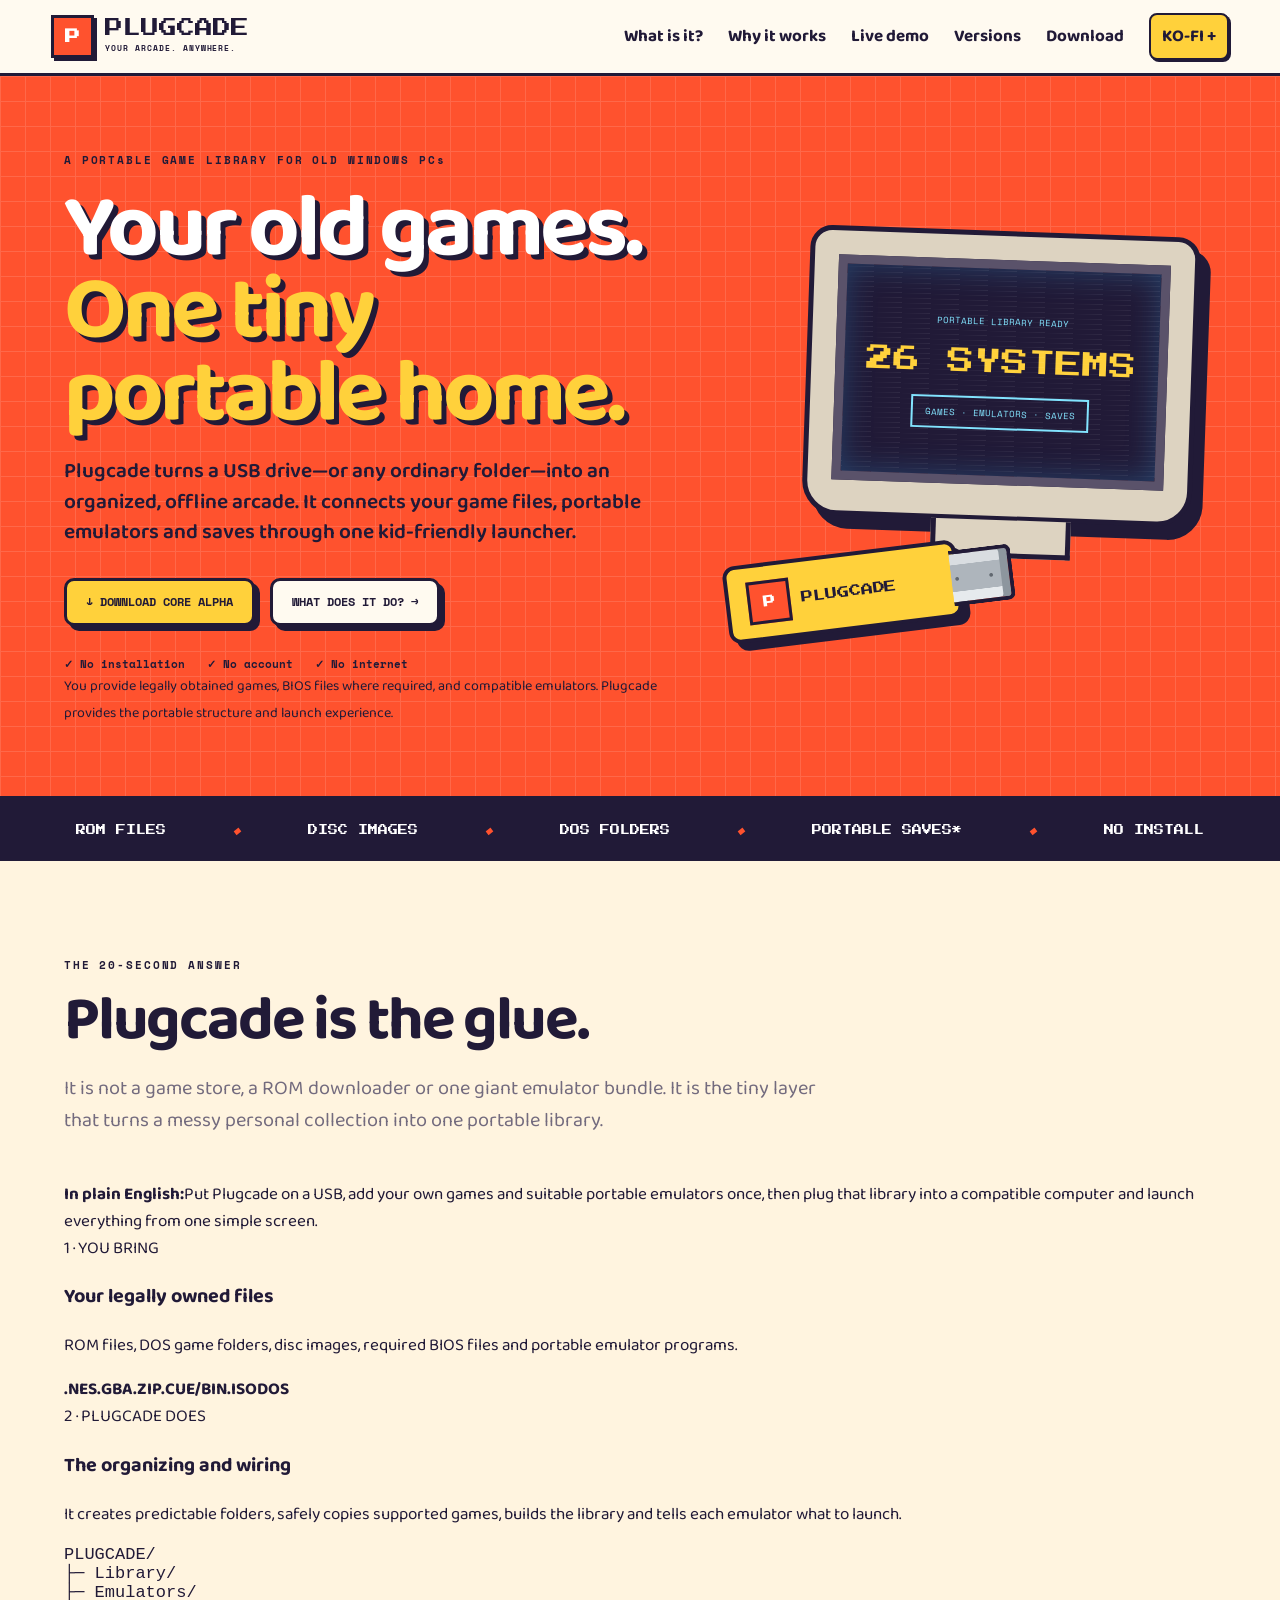
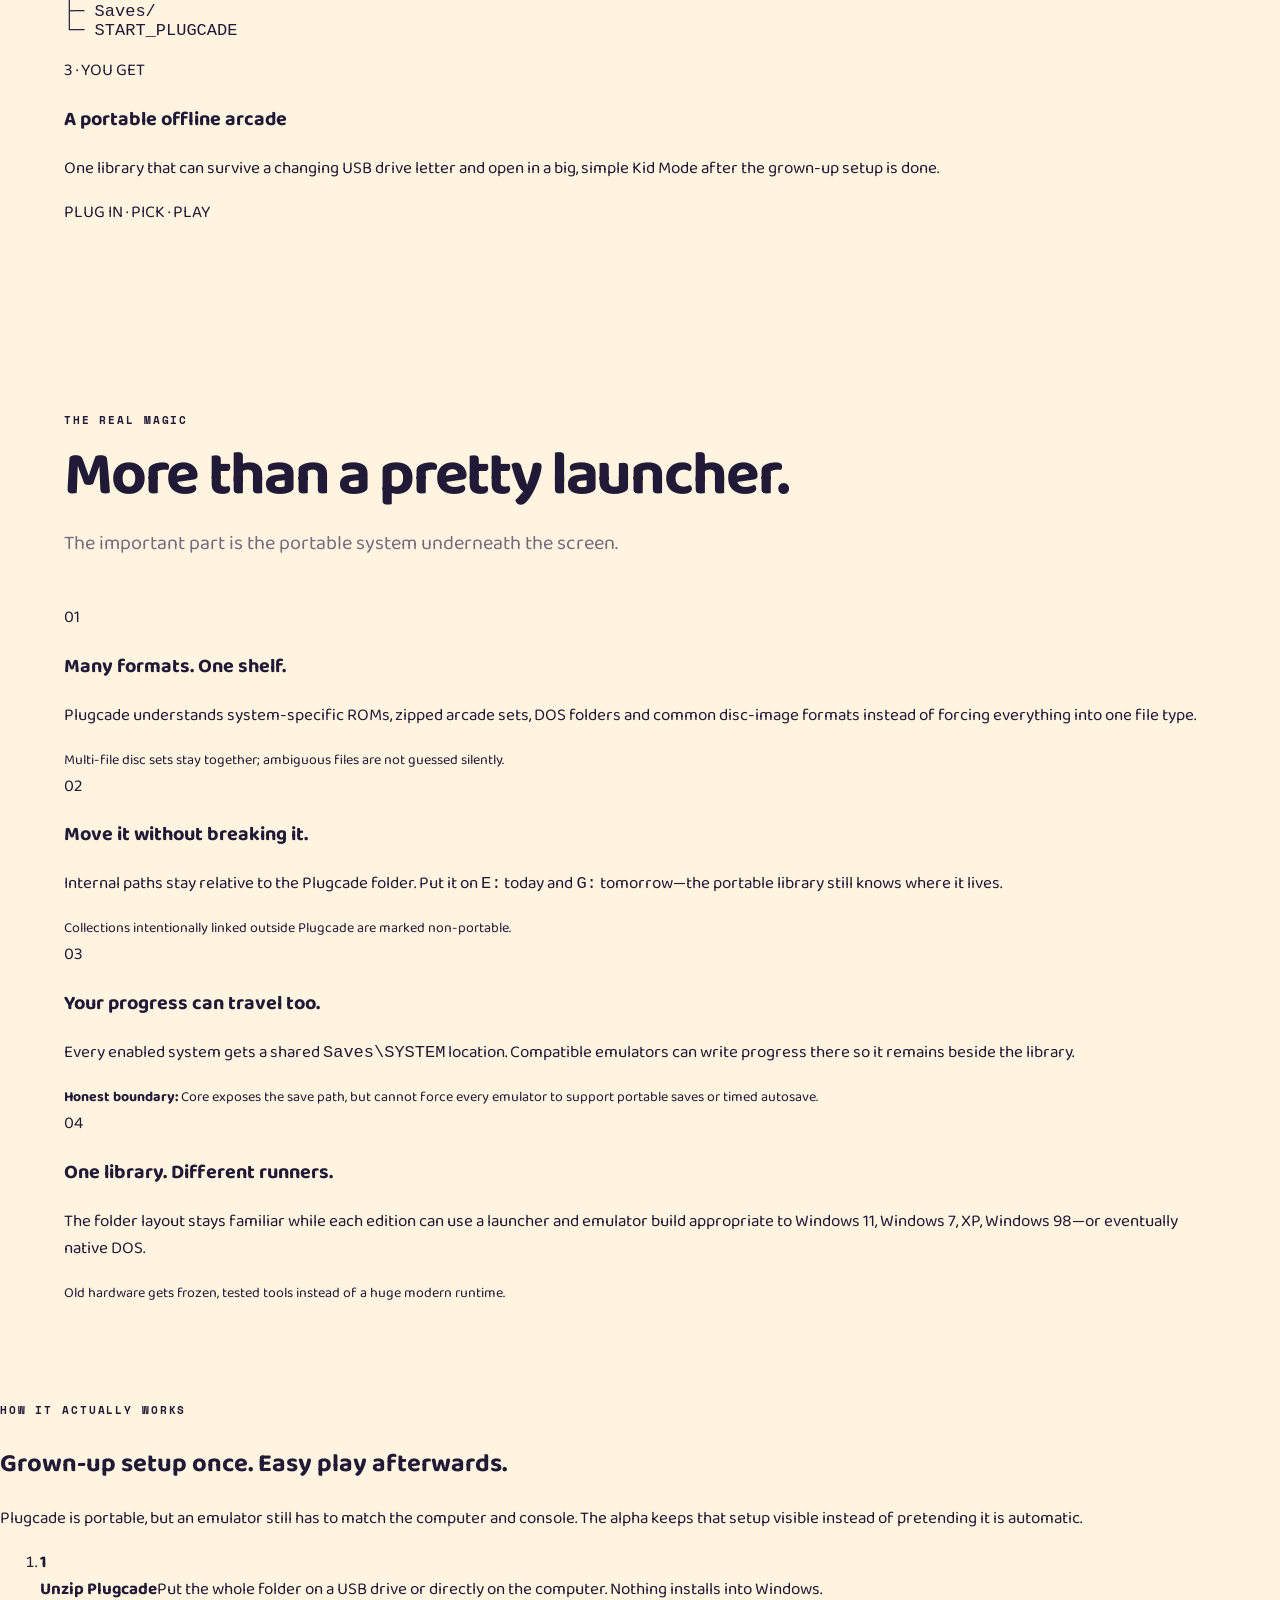
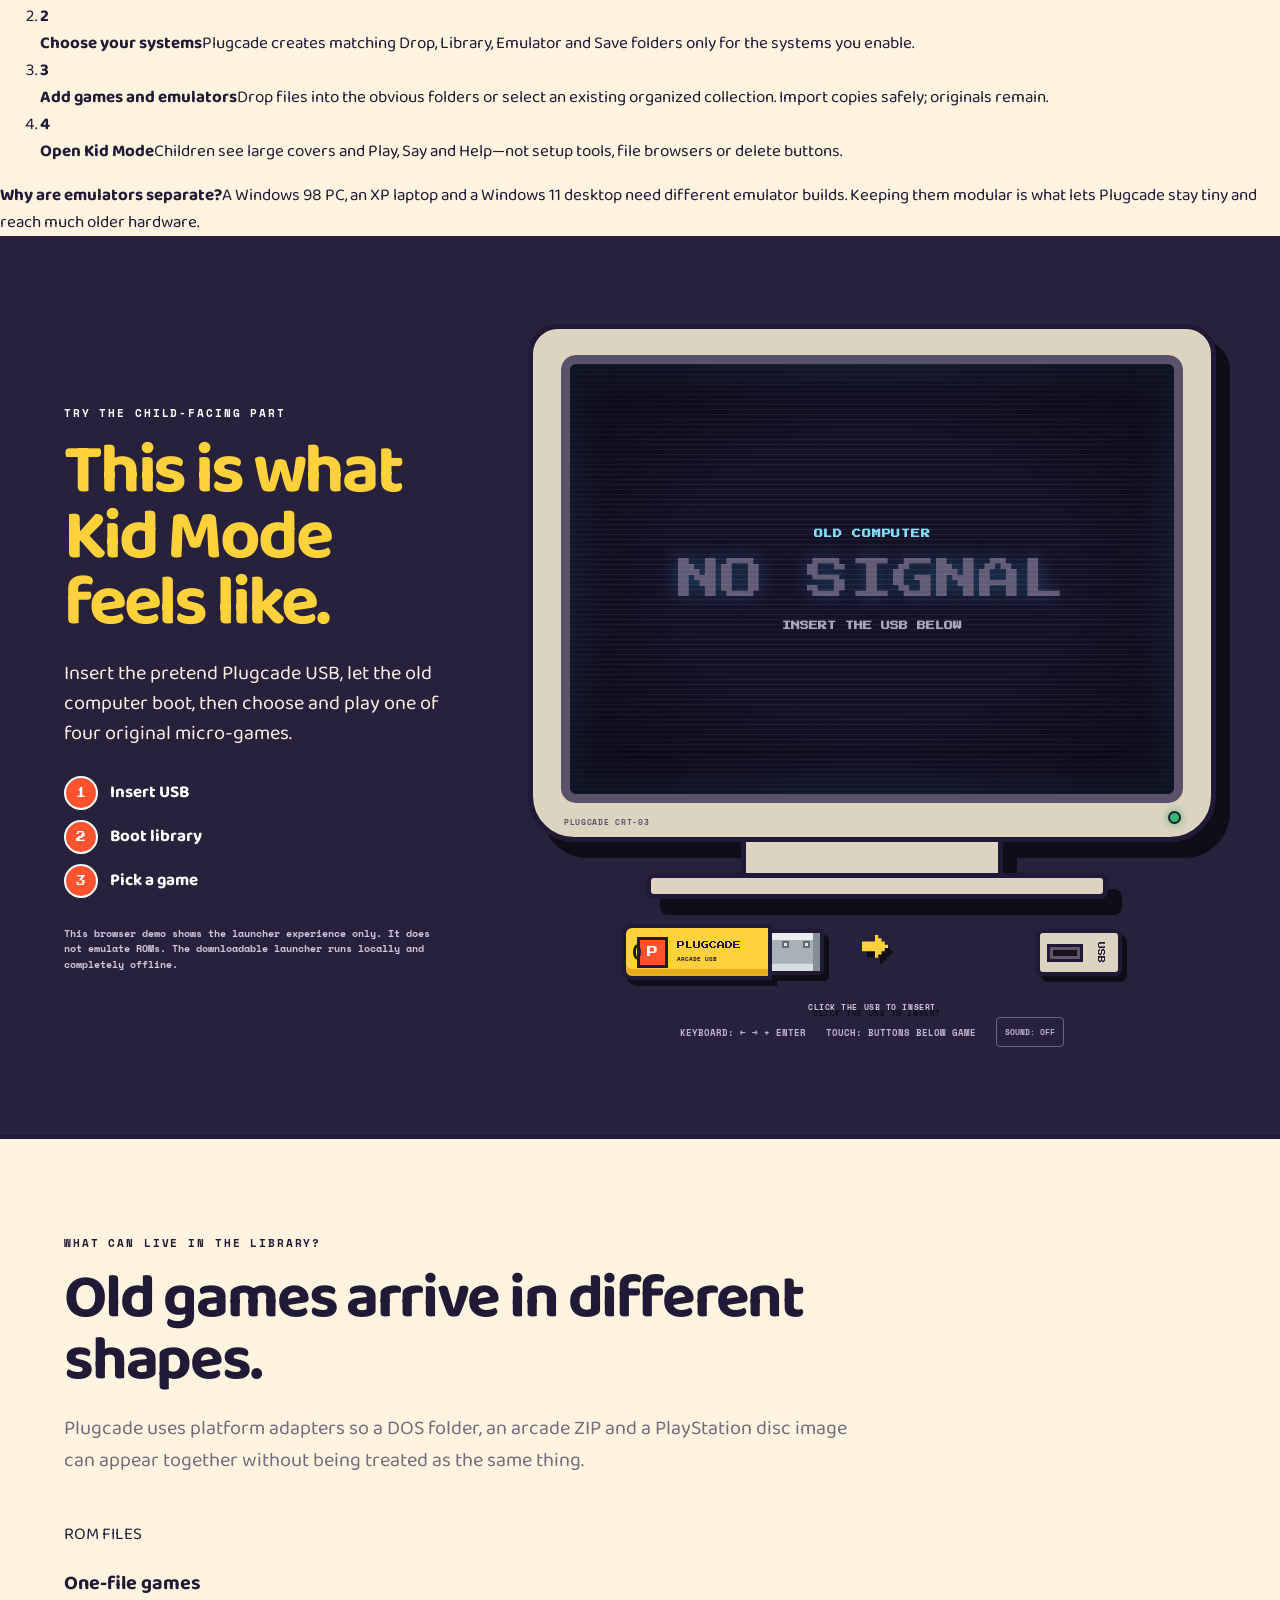
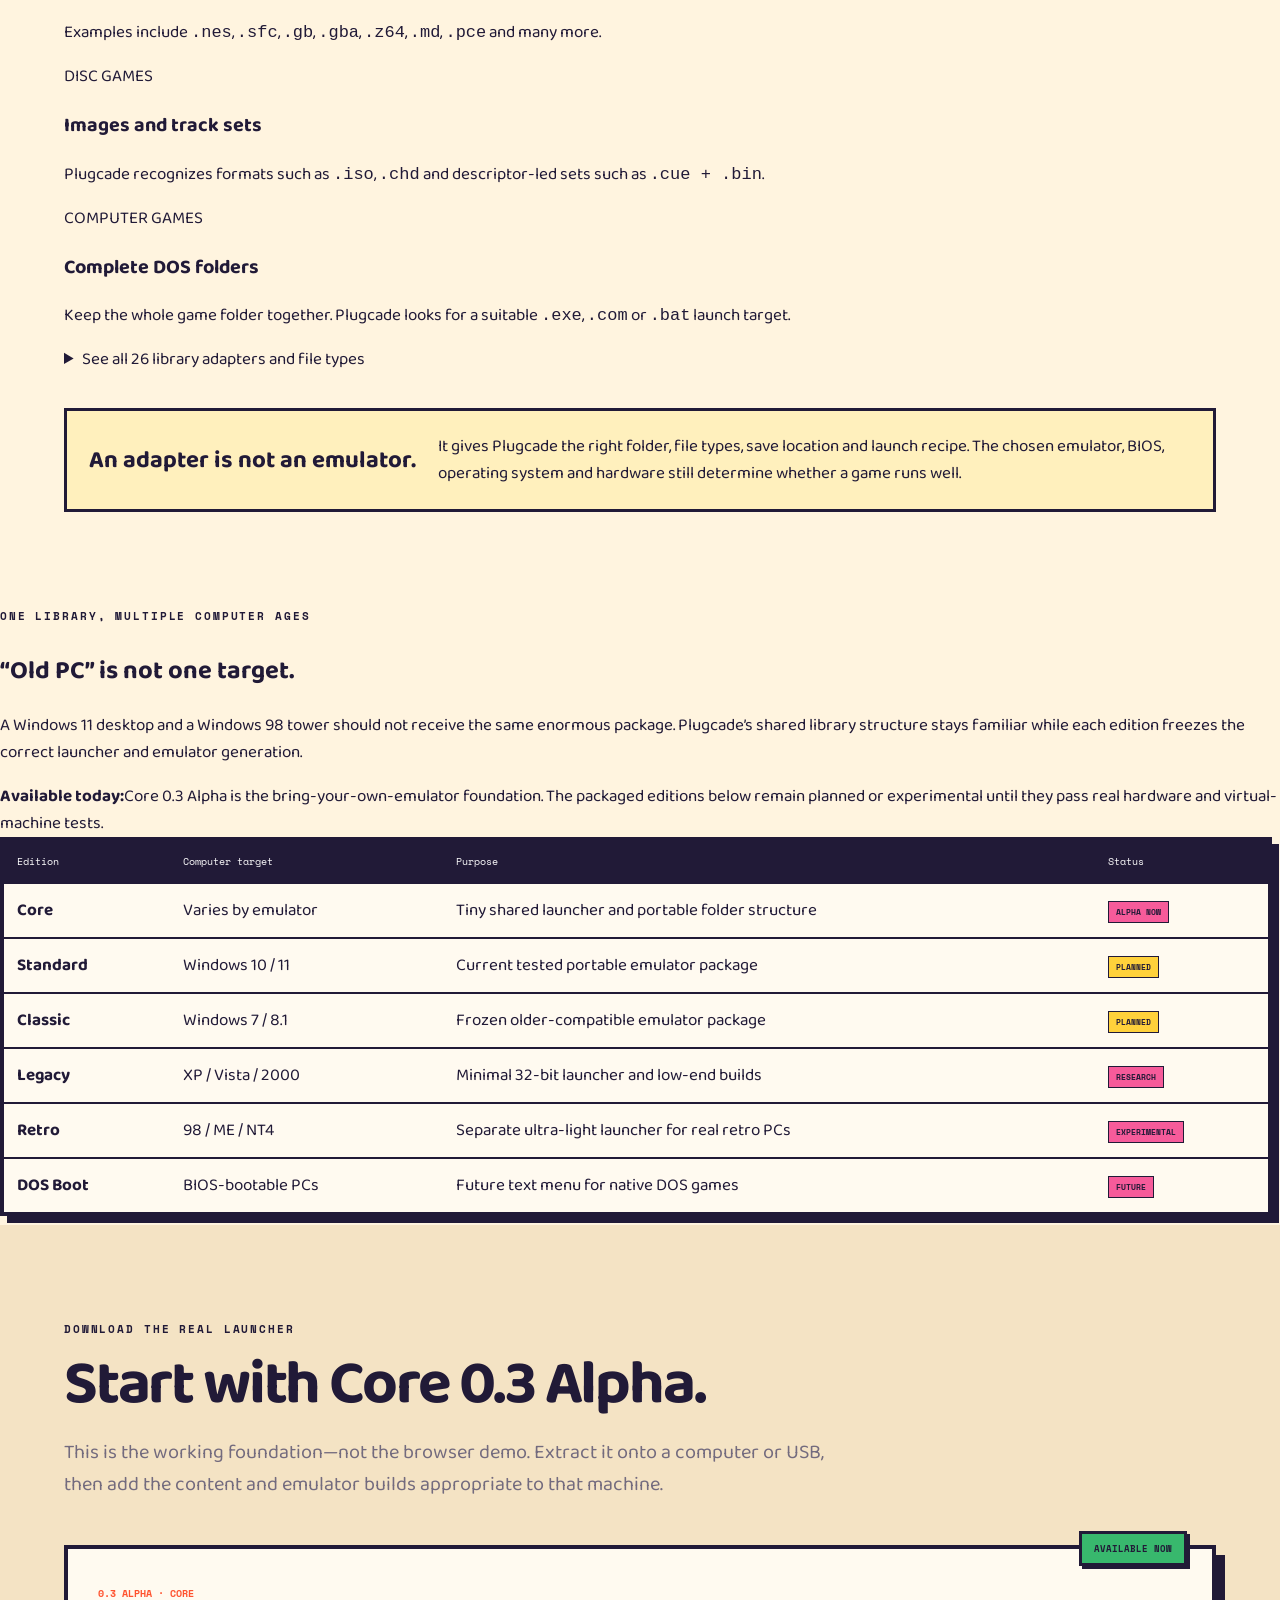
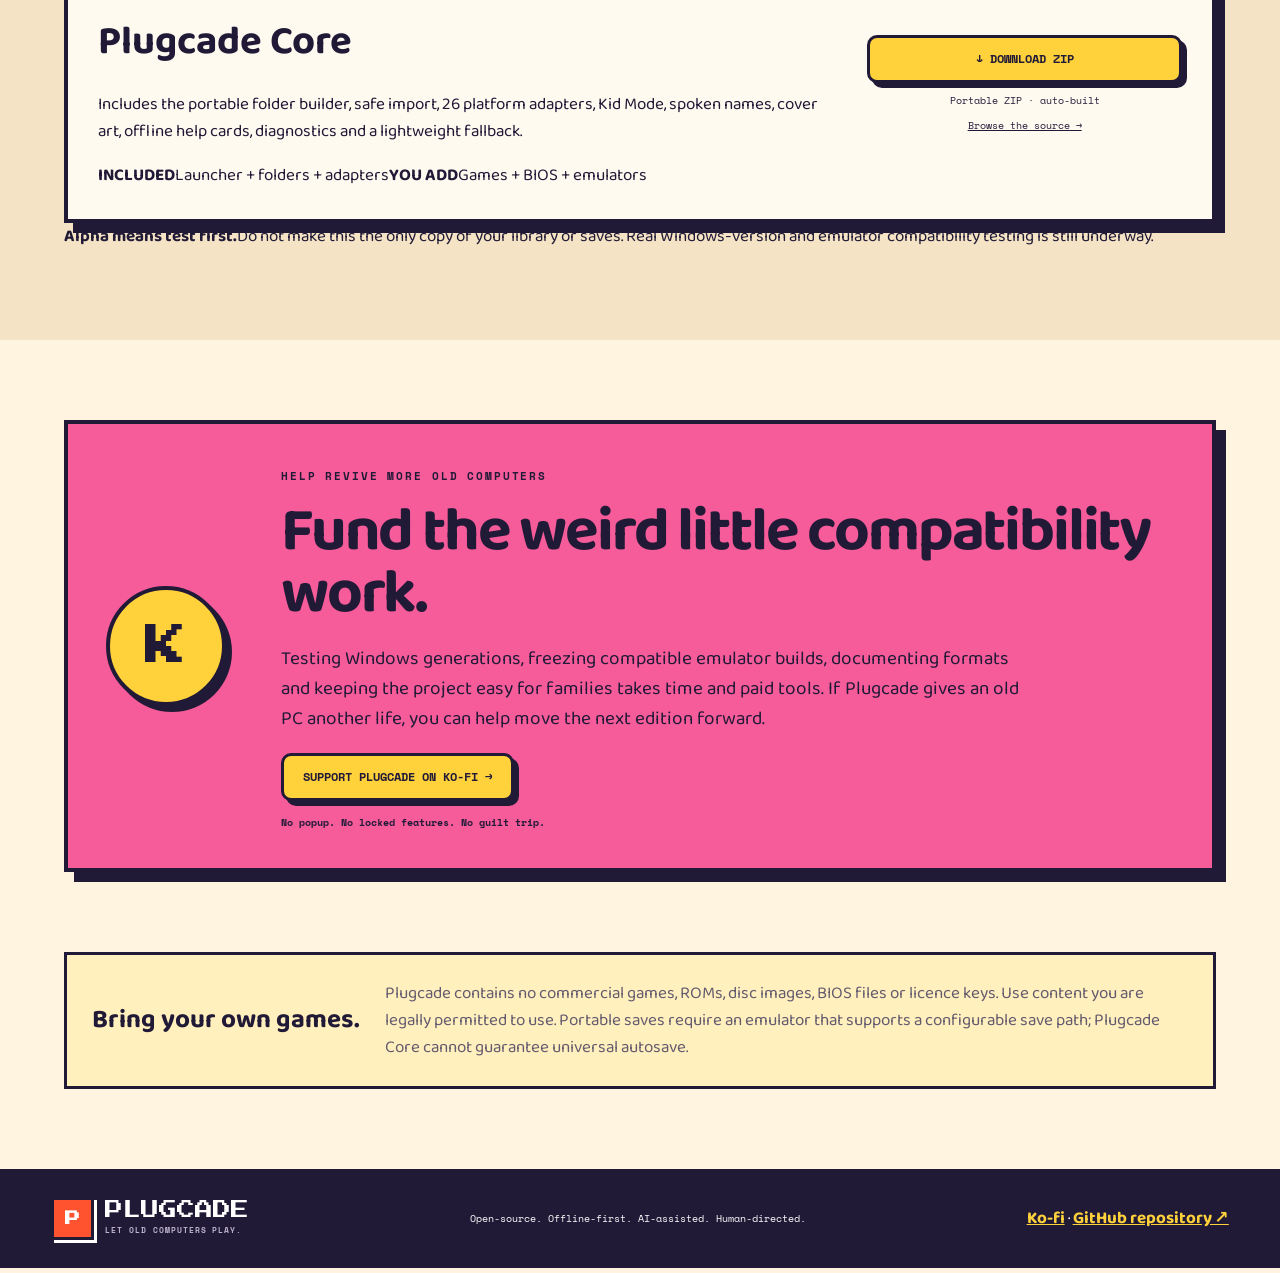
==== commit 21e877aa: "Clarify Plugcade portable library story" ====
--- a/web/index.html
+++ b/web/index.html
@@ -4,49 +4,88 @@
   <meta charset="UTF-8">
   <meta name="viewport" content="width=device-width,initial-scale=1">
   <meta name="theme-color" content="#ff522e">
-  <meta name="description" content="Plugcade turns an old Windows computer into a portable, kid-friendly offline retro arcade.">
-  <title>Plugcade — Let old computers play</title>
-  <link rel="stylesheet" href="styles.css">
-  <link rel="stylesheet" href="refine.css">
+  <meta name="description" content="Plugcade turns a USB drive or folder into a tiny, portable, offline game library for old Windows computers.">
+  <title>Plugcade — One portable home for your old games</title>
+  <link rel="stylesheet" href="styles.css?v=0.5.0">
+  <link rel="stylesheet" href="refine.css?v=0.5.0">
 </head>
 <body>
 <a class="skip-link" href="#main-content">Skip to content</a>
 <header>
   <a class="brand" href="#top"><b>P</b><span>PLUGCADE<small>YOUR ARCADE. ANYWHERE.</small></span></a>
   <button class="menu-toggle" type="button" aria-expanded="false" aria-controls="site-nav"><span aria-hidden="true">☰</span><span>Menu</span></button>
-  <nav id="site-nav" class="site-nav"><a href="#play-live">Play demo</a><a href="#kidmode">Kid Mode</a><a href="#systems">Systems</a><a href="#downloads">Download</a><a href="#support">Support</a><a class="tiny" href="https://ko-fi.com/rbt4dev">KO-FI +</a></nav>
+  <nav id="site-nav" class="site-nav"><a href="#what">What is it?</a><a href="#magic">Why it works</a><a href="#play-live">Live demo</a><a href="#versions">Versions</a><a href="#downloads">Download</a><a class="tiny" href="https://ko-fi.com/rbt4dev">KO-FI +</a></nav>
 </header>
+
 <main id="main-content">
   <span id="top" class="anchor-target" aria-hidden="true"></span>
+
   <section class="hero">
     <div class="hero-copy">
-      <span class="eyebrow">OLD PC. NEW HIGH SCORE.</span>
-      <h1>Give that old computer <em>another life.</em></h1>
-      <p>Plugcade is a tiny, offline game launcher built for computers the modern web left behind—and simple enough for a child to explore.</p>
-      <div class="buttons"><a class="button primary" href="#downloads">↓ DOWNLOAD 0.3 ALPHA</a><a class="button secondary" href="#play-live">PLAY THE LIVE DEMO →</a></div>
-      <div class="trust"><span>✓ Kid Mode default</span><span>✓ No internet</span><span>✓ No account</span></div>
+      <span class="eyebrow">A PORTABLE GAME LIBRARY FOR OLD WINDOWS PCs</span>
+      <h1>Your old games. <em>One tiny portable home.</em></h1>
+      <p>Plugcade turns a USB drive—or any ordinary folder—into an organized, offline arcade. It connects your game files, portable emulators and saves through one kid-friendly launcher.</p>
+      <div class="buttons"><a class="button primary" href="#downloads">↓ DOWNLOAD CORE ALPHA</a><a class="button secondary" href="#what">WHAT DOES IT DO? →</a></div>
+      <div class="trust"><span>✓ No installation</span><span>✓ No account</span><span>✓ No internet</span></div>
+      <small class="hero-note">You provide legally obtained games, BIOS files where required, and compatible emulators. Plugcade provides the portable structure and launch experience.</small>
     </div>
-    <div class="usb-scene" aria-label="Illustration of a Plugcade USB stick and old computer"><div class="monitor"><div class="screen"><i>PLAYER 1 READY</i><strong>PLUGCADE</strong><span>▶ PICK A GAME</span></div><div class="stand"></div></div><div class="usb"><b>P</b><span>PLUGCADE</span></div></div>
+    <div class="usb-scene" aria-label="Illustration of a Plugcade USB library connected to an old computer">
+      <div class="monitor"><div class="screen"><i>PORTABLE LIBRARY READY</i><strong>26 SYSTEMS</strong><span>GAMES · EMULATORS · SAVES</span></div><div class="stand"></div></div>
+      <div class="usb"><b>P</b><span>PLUGCADE</span></div>
+    </div>
   </section>
 
-  <section class="ticker"><span>26 SYSTEM ADAPTERS</span><i>◆</i><span>KID MODE</span><i>◆</i><span>SPOKEN NAMES</span><i>◆</i><span>PORTABLE</span><i>◆</i><span>OFFLINE</span></section>
+  <section class="ticker" aria-label="Plugcade highlights"><span>ROM FILES</span><i>◆</i><span>DISC IMAGES</span><i>◆</i><span>DOS FOLDERS</span><i>◆</i><span>PORTABLE SAVES*</span><i>◆</i><span>NO INSTALL</span></section>
+
+  <section id="what" class="section clarity">
+    <div class="section-title"><span class="eyebrow">THE 20-SECOND ANSWER</span><h2>Plugcade is the glue.</h2><p>It is not a game store, a ROM downloader or one giant emulator bundle. It is the tiny layer that turns a messy personal collection into one portable library.</p></div>
+    <div class="definition-box"><strong>In plain English:</strong><span>Put Plugcade on a USB, add your own games and suitable portable emulators once, then plug that library into a compatible computer and launch everything from one simple screen.</span></div>
+    <div class="answer-grid">
+      <article class="answer-card bring"><span>1 · YOU BRING</span><h3>Your legally owned files</h3><p>ROM files, DOS game folders, disc images, required BIOS files and portable emulator programs.</p><div class="format-tags"><b>.NES</b><b>.GBA</b><b>.ZIP</b><b>.CUE/BIN</b><b>.ISO</b><b>DOS</b></div></article>
+      <article class="answer-card organize-card"><span>2 · PLUGCADE DOES</span><h3>The organizing and wiring</h3><p>It creates predictable folders, safely copies supported games, builds the library and tells each emulator what to launch.</p><pre class="portable-tree" aria-label="Example Plugcade folder structure">PLUGCADE/
+├─ Library/
+├─ Emulators/
+├─ Saves/
+└─ START_PLUGCADE</pre></article>
+      <article class="answer-card result-card"><span>3 · YOU GET</span><h3>A portable offline arcade</h3><p>One library that can survive a changing USB drive letter and open in a big, simple Kid Mode after the grown-up setup is done.</p><div class="result-stamp">PLUG IN · PICK · PLAY</div></article>
+    </div>
+  </section>
+
+  <section id="magic" class="section magic">
+    <div class="section-title"><span class="eyebrow">THE REAL MAGIC</span><h2>More than a pretty launcher.</h2><p>The important part is the portable system underneath the screen.</p></div>
+    <div class="magic-grid">
+      <article class="magic-card"><span class="magic-number">01</span><div><h3>Many formats. One shelf.</h3><p>Plugcade understands system-specific ROMs, zipped arcade sets, DOS folders and common disc-image formats instead of forcing everything into one file type.</p><small>Multi-file disc sets stay together; ambiguous files are not guessed silently.</small></div></article>
+      <article class="magic-card"><span class="magic-number">02</span><div><h3>Move it without breaking it.</h3><p>Internal paths stay relative to the Plugcade folder. Put it on <code>E:</code> today and <code>G:</code> tomorrow—the portable library still knows where it lives.</p><small>Collections intentionally linked outside Plugcade are marked non-portable.</small></div></article>
+      <article class="magic-card"><span class="magic-number">03</span><div><h3>Your progress can travel too.</h3><p>Every enabled system gets a shared <code>Saves\SYSTEM</code> location. Compatible emulators can write progress there so it remains beside the library.</p><small><b>Honest boundary:</b> Core exposes the save path, but cannot force every emulator to support portable saves or timed autosave.</small></div></article>
+      <article class="magic-card"><span class="magic-number">04</span><div><h3>One library. Different runners.</h3><p>The folder layout stays familiar while each edition can use a launcher and emulator build appropriate to Windows 11, Windows 7, XP, Windows 98—or eventually native DOS.</p><small>Old hardware gets frozen, tested tools instead of a huge modern runtime.</small></div></article>
+    </div>
+  </section>
+
+  <section id="how" class="setup-flow">
+    <div class="setup-heading"><span class="eyebrow">HOW IT ACTUALLY WORKS</span><h2>Grown-up setup once. Easy play afterwards.</h2><p>Plugcade is portable, but an emulator still has to match the computer and console. The alpha keeps that setup visible instead of pretending it is automatic.</p></div>
+    <ol class="setup-grid">
+      <li><b>1</b><div><strong>Unzip Plugcade</strong><span>Put the whole folder on a USB drive or directly on the computer. Nothing installs into Windows.</span></div></li>
+      <li><b>2</b><div><strong>Choose your systems</strong><span>Plugcade creates matching Drop, Library, Emulator and Save folders only for the systems you enable.</span></div></li>
+      <li><b>3</b><div><strong>Add games and emulators</strong><span>Drop files into the obvious folders or select an existing organized collection. Import copies safely; originals remain.</span></div></li>
+      <li><b>4</b><div><strong>Open Kid Mode</strong><span>Children see large covers and Play, Say and Help—not setup tools, file browsers or delete buttons.</span></div></li>
+    </ol>
+    <div class="setup-note"><strong>Why are emulators separate?</strong><span>A Windows 98 PC, an XP laptop and a Windows 11 desktop need different emulator builds. Keeping them modular is what lets Plugcade stay tiny and reach much older hardware.</span></div>
+  </section>
 
   <section id="play-live" class="live-arcade">
     <div class="live-copy">
-      <span class="eyebrow">DON'T JUST WATCH</span>
-      <h2>Wake up the old computer.</h2>
-      <p>Insert the Plugcade USB, watch it boot into Kid Mode, then choose from four original arcade games—right here in the page.</p>
-      <div class="live-points"><span><b>1</b> Insert USB</span><span><b>2</b> Boot Kid Mode</span><span><b>3</b> Pick a game</span></div>
-      <small>This browser micro-demo recreates the feeling of Plugcade. The downloadable Windows launcher remains completely offline.</small>
+      <span class="eyebrow">TRY THE CHILD-FACING PART</span>
+      <h2>This is what Kid Mode feels like.</h2>
+      <p>Insert the pretend Plugcade USB, let the old computer boot, then choose and play one of four original micro-games.</p>
+      <div class="live-points"><span><b>1</b> Insert USB</span><span><b>2</b> Boot library</span><span><b>3</b> Pick a game</span></div>
+      <small>This browser demo shows the launcher experience only. It does not emulate ROMs. The downloadable launcher runs locally and completely offline.</small>
     </div>
-    <div id="plugcade-live-demo" class="pcd-demo" aria-label="Interactive Plugcade boot and arcade demo">
+    <div id="plugcade-live-demo" class="pcd-demo" aria-label="Interactive demonstration of Plugcade Kid Mode">
       <div class="pcd-machine">
         <div class="pcd-screen-shell">
           <div class="pcd-screen" data-state="off" tabindex="0">
             <div class="pcd-scanlines" aria-hidden="true"></div>
-            <div class="pcd-off-view">
-              <span>OLD COMPUTER</span><strong>NO SIGNAL</strong><small>INSERT THE USB BELOW</small>
-            </div>
+            <div class="pcd-off-view"><span>OLD COMPUTER</span><strong>NO SIGNAL</strong><small>INSERT THE USB BELOW</small></div>
             <div class="pcd-boot-view" aria-live="polite"><strong>PLUGCADE</strong><div class="pcd-boot-log"></div><div class="pcd-boot-bar"><i></i></div></div>
             <div class="pcd-library-view">
               <div class="pcd-library-top"><strong>KID MODE</strong><span>4 GAMES READY</span></div>
@@ -77,49 +116,42 @@
     </div>
   </section>
 
-  <section id="demo" class="section">
-    <div class="section-title"><span class="eyebrow">SEE IT IN ACTION</span><h2>From scattered files to arcade night.</h2><p>The workflow stays simple even when the collection is not: choose systems, import safely, then play.</p></div>
-    <div class="demos">
-      <article><div class="demo drop"><div class="folder f1">NES</div><div class="folder f2">GBA</div><div class="folder f3">PS1</div><div class="file rom">GAME.GBA</div><div class="cursor">➜</div></div><span>01</span><h3>Drop in your games</h3><p>Use the obvious system folders or select an existing collection. Plugcade never deletes the originals.</p></article>
-      <article><div class="demo organize"><div class="scanline"></div><div class="scan">SCANNING...</div><div class="rows"><b>✓ Commander</b><b>✓ Emerald</b><b>✓ Starlight</b></div><div class="done">3 READY</div></div><span>02</span><h3>Plugcade organizes them</h3><p>Platform adapters keep the same library usable while each computer gets an emulator appropriate to its age.</p></article>
-      <article><div class="demo launch"><div class="mini-card"><div class="mini-cover">M</div><b>Moon Runner</b><span class="mock-play">▶ PLAY</span></div><div class="flash">LAUNCHING!</div></div><span>03</span><h3>Play completely offline</h3><p>The launcher, help cards and library live on the computer or USB. Drive letters can change; portable paths still work.</p></article>
+  <section id="formats" class="section format-section">
+    <div class="section-title"><span class="eyebrow">WHAT CAN LIVE IN THE LIBRARY?</span><h2>Old games arrive in different shapes.</h2><p>Plugcade uses platform adapters so a DOS folder, an arcade ZIP and a PlayStation disc image can appear together without being treated as the same thing.</p></div>
+    <div class="format-summary">
+      <article class="format-card"><span>ROM FILES</span><h3>One-file games</h3><p>Examples include <code>.nes</code>, <code>.sfc</code>, <code>.gb</code>, <code>.gba</code>, <code>.z64</code>, <code>.md</code>, <code>.pce</code> and many more.</p></article>
+      <article class="format-card"><span>DISC GAMES</span><h3>Images and track sets</h3><p>Plugcade recognizes formats such as <code>.iso</code>, <code>.chd</code> and descriptor-led sets such as <code>.cue + .bin</code>.</p></article>
+      <article class="format-card"><span>COMPUTER GAMES</span><h3>Complete DOS folders</h3><p>Keep the whole game folder together. Plugcade looks for a suitable <code>.exe</code>, <code>.com</code> or <code>.bat</code> launch target.</p></article>
     </div>
+    <details class="adapter-details"><summary>See all 26 library adapters and file types</summary><div class="system-chips"><span>DOS</span><span>DOS CD</span><span>ARCADE</span><span>NES</span><span>SNES</span><span>N64</span><span>GB</span><span>GBC</span><span>GBA</span><span>VIRTUAL BOY</span><span>GENESIS</span><span>MASTER SYSTEM</span><span>GAME GEAR</span><span>32X</span><span>SEGA CD</span><span>PS1</span><span>PC ENGINE</span><span>ATARI 2600</span><span>ATARI 7800</span><span>LYNX</span><span>NEO GEO POCKET</span><span>WONDERSWAN</span><span>COLECOVISION</span><span>INTELLIVISION</span><span>MSX</span><span>AMIGA</span></div></details>
+    <div class="honest"><strong>An adapter is not an emulator.</strong><p>It gives Plugcade the right folder, file types, save location and launch recipe. The chosen emulator, BIOS, operating system and hardware still determine whether a game runs well.</p></div>
   </section>
 
-  <section id="kidmode" class="family">
-    <div class="family-copy"><span class="eyebrow">KID MODE IS THE DEFAULT</span><h2>Big pictures. Tiny decisions.</h2><p>Setup controls disappear. Children choose a large cover tile, press Play, hear a game name when Windows speech is available, or open a simple offline help card.</p><ul><li>Arrow keys choose; Enter plays</li><li>Space says the game name</li><li>H opens a parent-written <code>help.txt</code></li><li>No store, account, chat or delete buttons</li></ul><small>Kid Mode simplifies navigation; it is not a replacement for Windows parental controls or grown-up supervision.</small></div>
-    <div class="kid-console" aria-label="Kid Mode interface example"><div class="kid-top">CHOOSE A GAME</div><div class="kid-cards"><div><b>M</b><span>MOON HOPPER</span></div><div class="chosen"><b>S</b><span>STAR CATCHER</span></div><div><b>R</b><span>ROCKET RUN</span></div></div><div class="kid-actions"><b>← → CHOOSE</b><b>ENTER PLAY</b><b>SPACE SAY</b></div></div>
-  </section>
-
-  <section id="systems" class="section systems">
-    <div class="section-title"><span class="eyebrow">FEATURE-PACKED, NOT BLOATED</span><h2>One library. 26 classic-system adapters.</h2><p>Enable only what you need. Plugcade supplies the folders, importing, covers, help and launch wiring; you supply emulator builds compatible with the actual computer.</p></div>
-    <div class="system-chips"><span>DOS</span><span>DOS CD</span><span>ARCADE</span><span>NES</span><span>SNES</span><span>N64</span><span>GB</span><span>GBC</span><span>GBA</span><span>VIRTUAL BOY</span><span>GENESIS</span><span>MASTER SYSTEM</span><span>GAME GEAR</span><span>32X</span><span>SEGA CD</span><span>PS1</span><span>PC ENGINE</span><span>ATARI 2600</span><span>ATARI 7800</span><span>LYNX</span><span>NEO GEO POCKET</span><span>WONDERSWAN</span><span>COLECOVISION</span><span>INTELLIVISION</span><span>MSX</span><span>AMIGA</span></div>
-    <div class="honest"><strong>Why not literally every console?</strong><p>Newer systems require far more CPU/GPU power, different operating systems, BIOS files and emulator builds. Plugcade’s adapter format can grow without pretending a Pentium can emulate a PlayStation 2.</p></div>
-  </section>
-
-  <section id="how" class="how">
-    <div><span class="eyebrow">RIDICULOUSLY SIMPLE</span><h2>Download. Choose. Play.</h2></div>
-    <ol><li><b>1</b><span><strong>Extract Plugcade</strong>Directly onto a computer or USB drive.</span></li><li><b>2</b><span><strong>Choose systems</strong>Plugcade creates the right folders automatically.</span></li><li><b>3</b><span><strong>Add and import</strong>Drop files in—or select an organized collection.</span></li><li><b>4</b><span><strong>Hand over Kid Mode</strong>Big covers, simple controls, offline help.</span></li></ol>
-  </section>
-
-  <section class="helper">
-    <div><span class="eyebrow">HELP BUDDY</span><h2>Helpful now. AI only with permission.</h2></div>
-    <div class="helper-grid"><article><span>AVAILABLE IN CORE</span><h3>Offline help cards</h3><p>Add a tiny <code>help.txt</code> beside any game. Plugcade displays it and can read it aloud without sending anything anywhere.</p></article><article><span>DESIGN TRACK</span><h3>Optional Gemini helper</h3><p>A future Standard-edition connector may explain one manually approved screenshot. No continuous watching, no key inside the app, no background recording, and never enabled by default.</p><a href="https://github.com/rbt4/retrolauncherusb/blob/main/docs/AI-HELPER-PRIVACY.md">Read the privacy design →</a></article></div>
+  <section id="versions" class="versions-section">
+    <div class="versions-copy"><span class="eyebrow">ONE LIBRARY, MULTIPLE COMPUTER AGES</span><h2>“Old PC” is not one target.</h2><p>A Windows 11 desktop and a Windows 98 tower should not receive the same enormous package. Plugcade’s shared library structure stays familiar while each edition freezes the correct launcher and emulator generation.</p></div>
+    <div class="edition-callout"><strong>Available today:</strong><span>Core 0.3 Alpha is the bring-your-own-emulator foundation. The packaged editions below remain planned or experimental until they pass real hardware and virtual-machine tests.</span></div>
+    <div class="table-scroll" role="region" aria-label="Plugcade edition compatibility" tabindex="0"><table><thead><tr><th>Edition</th><th>Computer target</th><th>Purpose</th><th>Status</th></tr></thead><tbody>
+      <tr><td><strong>Core</strong></td><td>Varies by emulator</td><td>Tiny shared launcher and portable folder structure</td><td><span class="research">ALPHA NOW</span></td></tr>
+      <tr><td><strong>Standard</strong></td><td>Windows 10 / 11</td><td>Current tested portable emulator package</td><td><span class="planned">PLANNED</span></td></tr>
+      <tr><td><strong>Classic</strong></td><td>Windows 7 / 8.1</td><td>Frozen older-compatible emulator package</td><td><span class="planned">PLANNED</span></td></tr>
+      <tr><td><strong>Legacy</strong></td><td>XP / Vista / 2000</td><td>Minimal 32-bit launcher and low-end builds</td><td><span class="research">RESEARCH</span></td></tr>
+      <tr><td><strong>Retro</strong></td><td>98 / ME / NT4</td><td>Separate ultra-light launcher for real retro PCs</td><td><span class="research">EXPERIMENTAL</span></td></tr>
+      <tr><td><strong>DOS Boot</strong></td><td>BIOS-bootable PCs</td><td>Future text menu for native DOS games</td><td><span class="research">FUTURE</span></td></tr>
+    </tbody></table></div>
   </section>
 
   <section id="downloads" class="section downloads">
-    <div class="section-title"><span class="eyebrow">DOWNLOADS</span><h2>Start with Core 0.3 Alpha.</h2><p>The launcher is real and lightweight. You provide legally obtained game files, required BIOS files, and compatible portable emulators.</p></div>
-    <div class="download-card featured"><div class="badge">AVAILABLE NOW</div><div><span class="version">0.3 ALPHA · CORE</span><h3>Plugcade Core</h3><p>Kid Mode, spoken navigation, offline help cards, safe collection import, 26 adapters, covers, system chooser, diagnostics and lightweight fallback.</p><ul><li>Windows HTA/JScript interface</li><li>No bundled runtime</li><li>No games or emulator binaries</li><li>Plain-text configuration</li></ul></div><div class="download-action"><a class="button primary" href="downloads/Plugcade-Core-0.3-alpha.zip" download>↓ DOWNLOAD ZIP</a><small id="zipmeta">Portable ZIP · auto-built</small><a class="source" href="https://github.com/rbt4/retrolauncherusb/tree/main/launcher">Browse source →</a></div></div>
-    <div class="coming"><article><span>COMING NEXT</span><h3>Standard Full</h3><p>Windows 10/11 package with tested redistributable emulators.</p></article><article><span>COMING NEXT</span><h3>Classic Full</h3><p>Frozen Windows 7/8.1-compatible emulator package.</p></article><article><span>RESEARCH TRACK</span><h3>Legacy & Retro</h3><p>XP/Vista/2000 and experimental Windows 98/ME editions.</p></article></div>
+    <div class="section-title"><span class="eyebrow">DOWNLOAD THE REAL LAUNCHER</span><h2>Start with Core 0.3 Alpha.</h2><p>This is the working foundation—not the browser demo. Extract it onto a computer or USB, then add the content and emulator builds appropriate to that machine.</p></div>
+    <div class="download-card featured"><div class="badge">AVAILABLE NOW</div><div><span class="version">0.3 ALPHA · CORE</span><h3>Plugcade Core</h3><p>Includes the portable folder builder, safe import, 26 platform adapters, Kid Mode, spoken names, cover art, offline help cards, diagnostics and a lightweight fallback.</p><div class="included-grid"><span><b>INCLUDED</b>Launcher + folders + adapters</span><span><b>YOU ADD</b>Games + BIOS + emulators</span></div></div><div class="download-action"><a class="button primary" href="downloads/Plugcade-Core-0.3-alpha.zip" download>↓ DOWNLOAD ZIP</a><small id="zipmeta">Portable ZIP · auto-built</small><a class="source" href="https://github.com/rbt4/retrolauncherusb/tree/main/launcher">Browse the source →</a></div></div>
+    <div class="download-warning"><strong>Alpha means test first.</strong><span>Do not make this the only copy of your library or saves. Real Windows-version and emulator compatibility testing is still underway.</span></div>
   </section>
 
-  <section id="compatibility" class="compat"><div><span class="eyebrow">CHOOSE HONESTLY</span><h2>Old means different things.</h2><p>A single “works everywhere” emulator bundle would be a lie. Plugcade editions freeze the correct launcher and emulator combination for each Windows generation.</p></div><div class="table-scroll" role="region" aria-label="Plugcade edition compatibility" tabindex="0"><table><thead><tr><th>Edition</th><th>Windows</th><th>Status</th></tr></thead><tbody><tr><td>Core</td><td>Varies by emulator</td><td><span class="research">ALPHA</span></td></tr><tr><td>Standard</td><td>10 / 11</td><td><span class="planned">PLANNED</span></td></tr><tr><td>Classic</td><td>7 / 8.1</td><td><span class="planned">PLANNED</span></td></tr><tr><td>Legacy</td><td>XP / Vista / 2000</td><td><span class="research">TESTING</span></td></tr><tr><td>Retro</td><td>98 / ME / NT4</td><td><span class="research">EXPERIMENTAL</span></td></tr></tbody></table></div></section>
+  <section id="support" class="support"><div class="coffee">K</div><div><span class="eyebrow">HELP REVIVE MORE OLD COMPUTERS</span><h2>Fund the weird little compatibility work.</h2><p>Testing Windows generations, freezing compatible emulator builds, documenting formats and keeping the project easy for families takes time and paid tools. If Plugcade gives an old PC another life, you can help move the next edition forward.</p><a class="button primary" href="https://ko-fi.com/rbt4dev">SUPPORT PLUGCADE ON KO-FI →</a><small>No popup. No locked features. No guilt trip.</small></div></section>
 
-  <section id="support" class="support"><div class="coffee">K</div><div><span class="eyebrow">KEEP OLD COMPUTERS PLAYING</span><h2>Like the idea? Help fund the weird little details.</h2><p>Plugcade began with one person’s idea and is being built in public with AI-assisted development. The vision, product decisions, testing, old hardware, hosting and paid tools are still real work. If Plugcade revives a forgotten PC or gives a kid a first arcade, you can help carry it forward.</p><a class="button primary" href="https://ko-fi.com/rbt4dev">SUPPORT PLUGCADE ON KO-FI →</a><small>No popup. No locked features. No guilt trip.</small></div></section>
+  <section class="legal"><strong>Bring your own games.</strong><p>Plugcade contains no commercial games, ROMs, disc images, BIOS files or licence keys. Use content you are legally permitted to use. Portable saves require an emulator that supports a configurable save path; Plugcade Core cannot guarantee universal autosave.</p></section>
+</main>
 
-  <section class="legal"><strong>Bring your own games.</strong><p>Plugcade contains no commercial games, ROMs, disc images, BIOS files or licence keys. Use content you are legally permitted to use. Console and old-Windows support depends on compatible emulator builds and actual hardware testing.</p></section>
-</main>
 <footer><div class="brand invert"><b>P</b><span>PLUGCADE<small>LET OLD COMPUTERS PLAY.</small></span></div><p>Open-source. Offline-first. AI-assisted. Human-directed.</p><div><a href="https://ko-fi.com/rbt4dev">Ko-fi</a> · <a href="https://github.com/rbt4/retrolauncherusb">GitHub repository ↗</a></div></footer>
-<script src="app.js"></script>
+<script src="app.js?v=0.5.0"></script>
 </body>
 </html>
--- a/web/refine.css
+++ b/web/refine.css
@@ -80,7 +80,7 @@
 .hero .usb:after{content:"";position:absolute;right:-58px;width:58px;height:48px;background:linear-gradient(#d9dde1 0 22%,#aeb5bc 23% 78%,#e6eaed 79%);border:4px solid var(--ink);border-left:0;border-radius:0 7px 7px 0;box-shadow:inset -8px 0 #8d969e}
 .hero .usb:before{content:"•  •";position:absolute;right:-48px;z-index:2;top:24px;color:#616870;font:16px "Space Mono";letter-spacing:7px}
 .pcd-off-view small{color:#aaa2b8;font:700 9px "Press Start 2P";animation:pcdBlink 1.2s steps(2,end) infinite}
-.pcd-library-view{justify-content:flex-start;gap:13px;padding:65px 16px 15px}
+.pcd-library-view{justify-content:center;gap:13px;padding:65px 16px 15px}
 .pcd-library-grid{display:grid;grid-template-columns:repeat(4,minmax(0,1fr));gap:9px;width:100%}
 .pcd-library-tile{min-width:0;padding:7px;background:#fffaf0;color:var(--ink);border:3px solid #777084;border-radius:5px;box-shadow:3px 3px 0 #080611;cursor:pointer;font-family:"Press Start 2P";text-align:left;transition:transform .12s,border-color .12s,box-shadow .12s;touch-action:manipulation}
 .pcd-library-tile:hover{transform:translateY(-2px);border-color:#ddd3c1}
@@ -103,6 +103,8 @@
 .pcd-library-help{color:#aaa2b8;font:700 8px "Space Mono"}
 .pcd-game-hud{align-items:center}
 .pcd-game-name{max-width:170px;overflow:hidden;text-overflow:ellipsis;color:var(--yellow);white-space:nowrap}
+.pcd-game-exit{width:28px;height:26px;display:grid;place-items:center;flex:none;padding:0;background:#3b344c;color:#fff;border:1px solid #716a7e;border-radius:4px;font:18px/1 "Space Mono";cursor:pointer}
+.pcd-game-exit:hover{background:var(--orange);border-color:var(--orange)}
 .pcd-usb-dock{position:relative;width:min(100%,500px);height:94px;margin:31px auto 0;filter:drop-shadow(5px 6px 0 #100d19)}
 .pcd-usb-stick{position:absolute;left:0;top:5px;z-index:3;width:202px;height:56px;display:flex;align-items:stretch;padding:0;border:0;background:transparent;color:var(--ink);cursor:pointer;transition:left .65s cubic-bezier(.2,.82,.2,1),transform .18s;touch-action:manipulation}
 .pcd-usb-stick:hover{transform:translateY(-3px)}
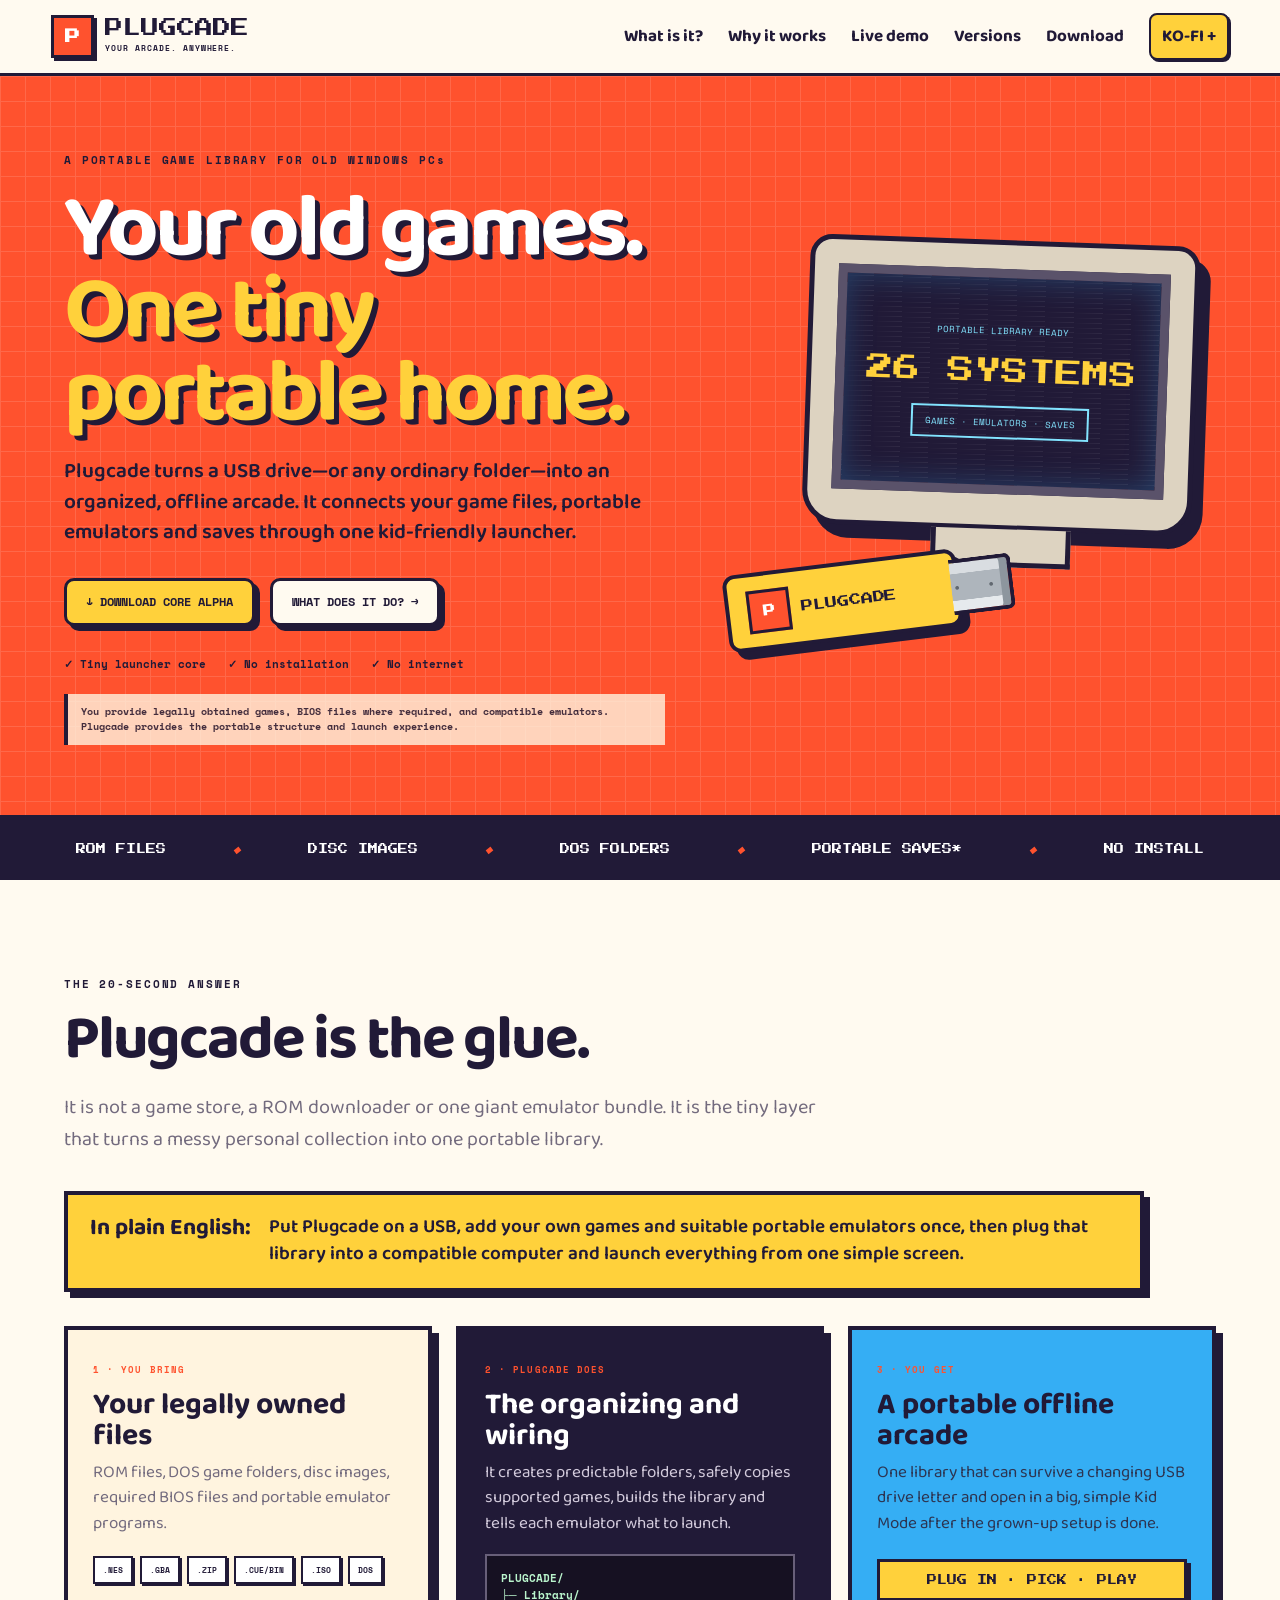
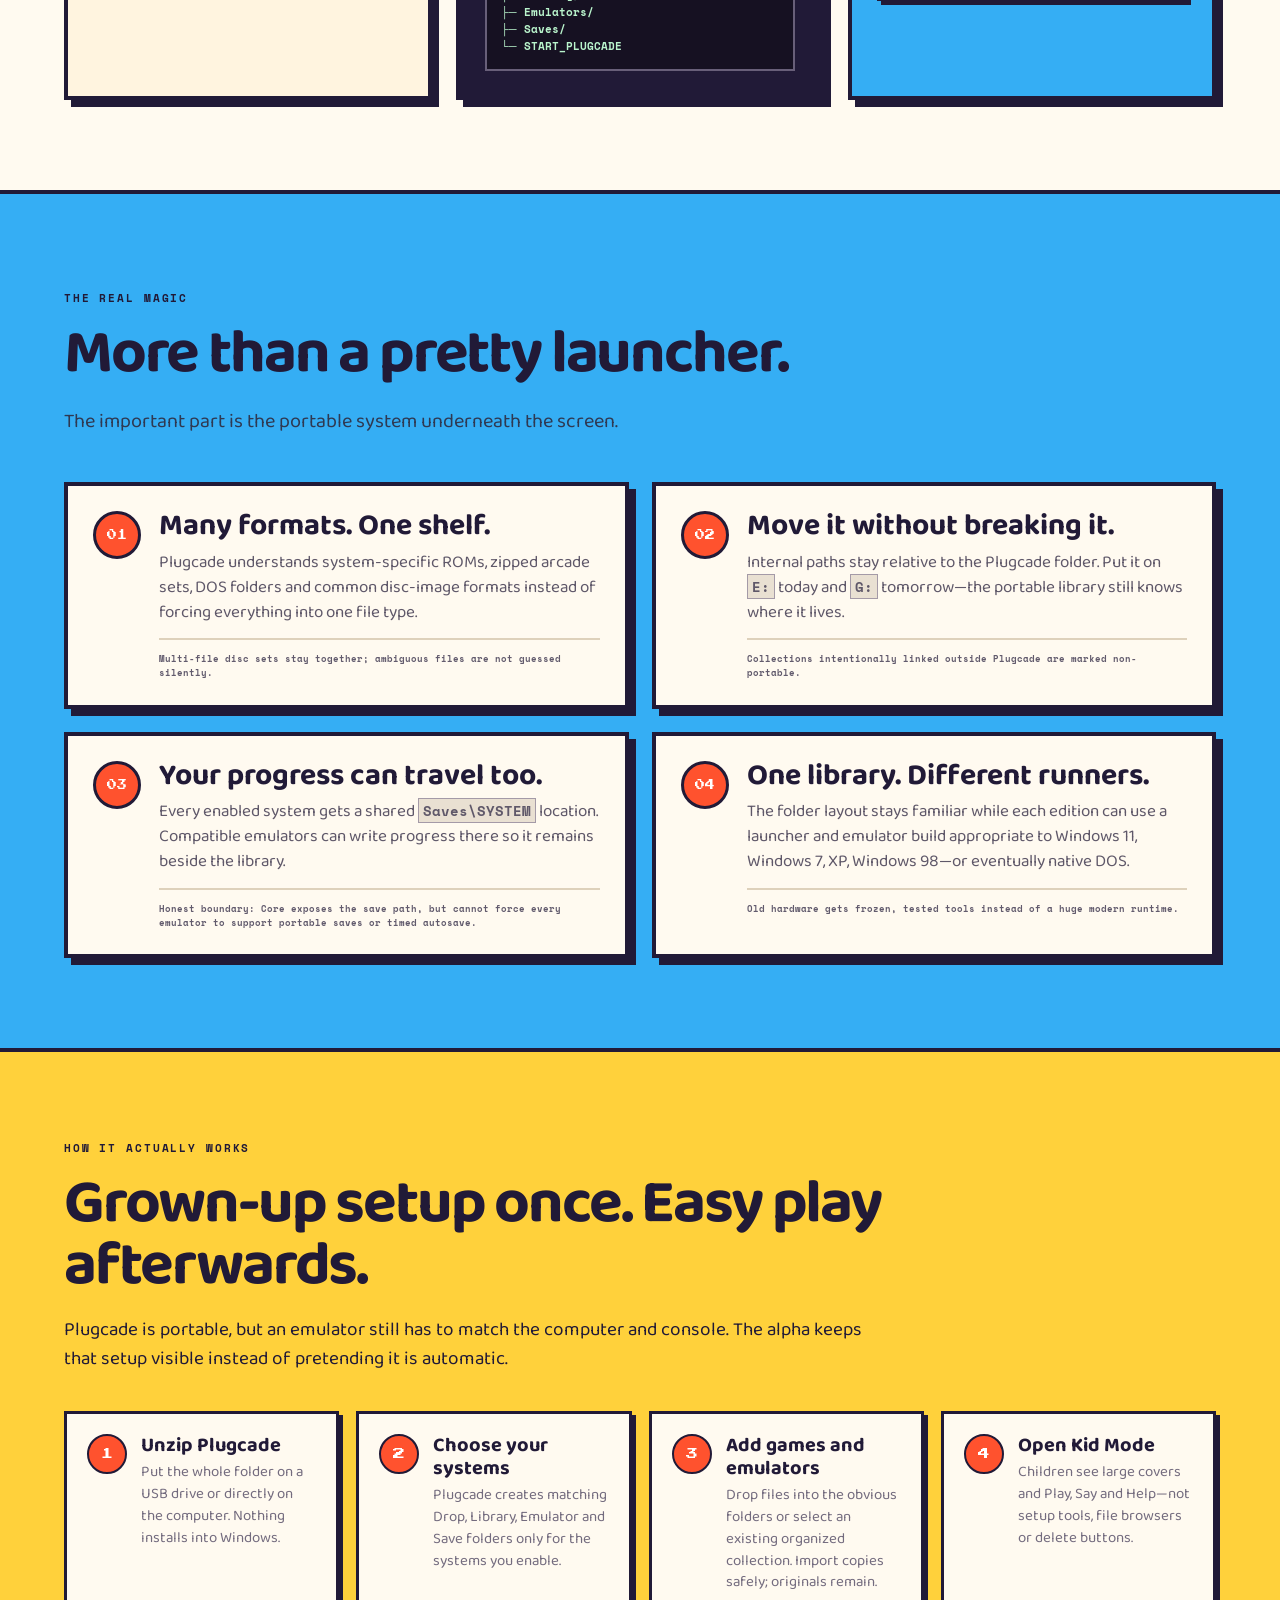
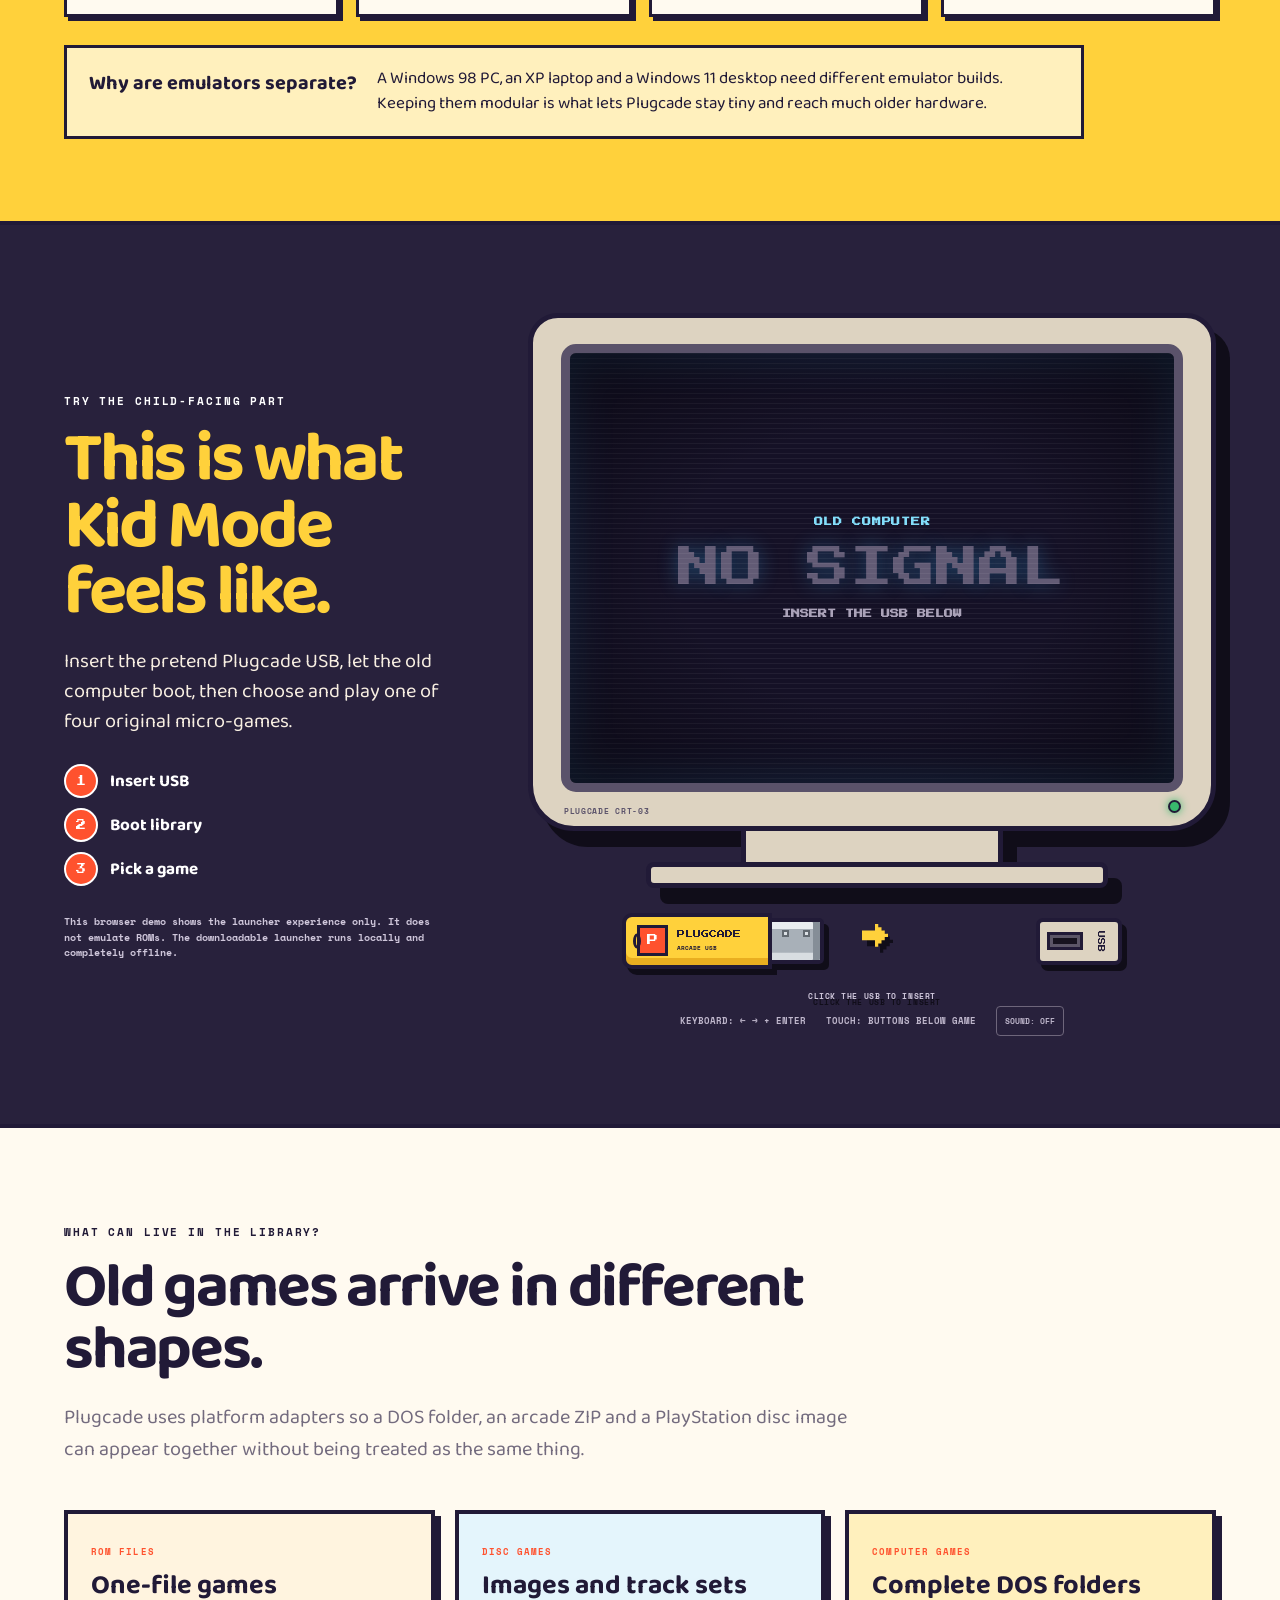
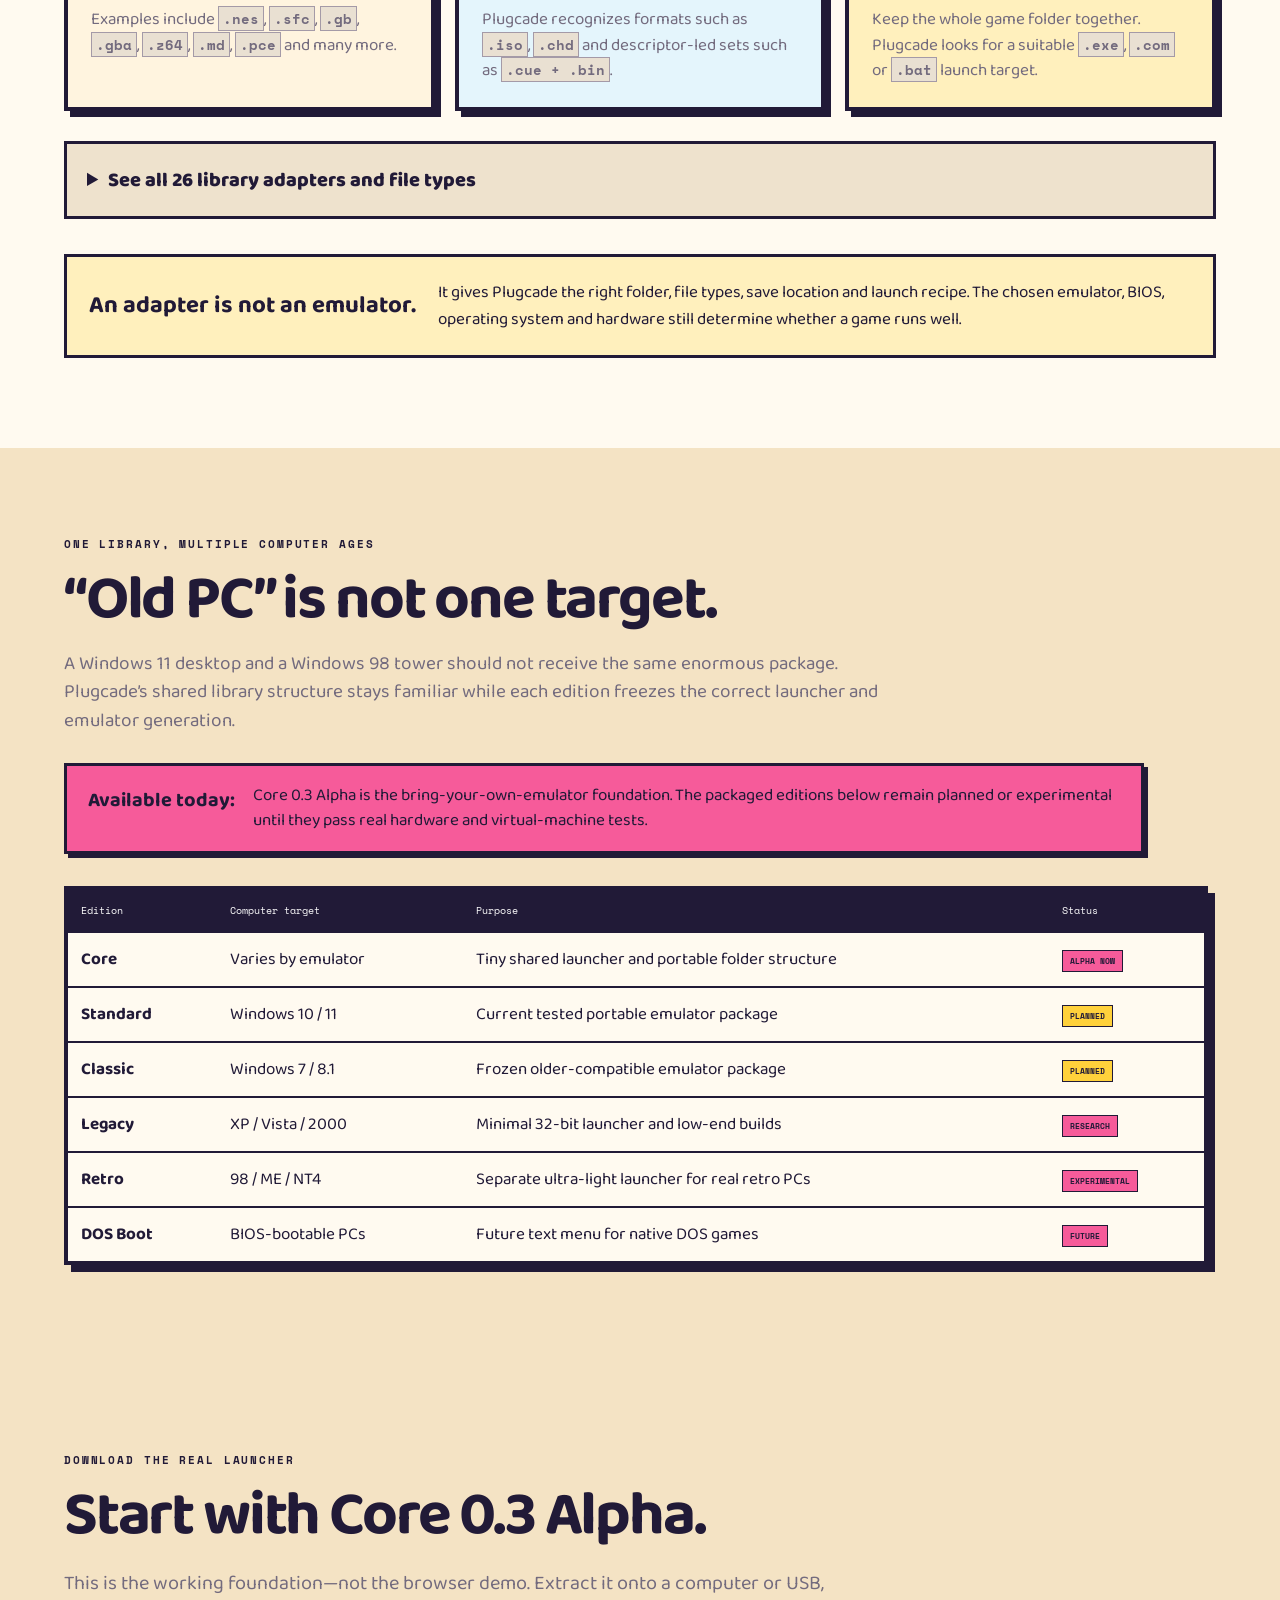
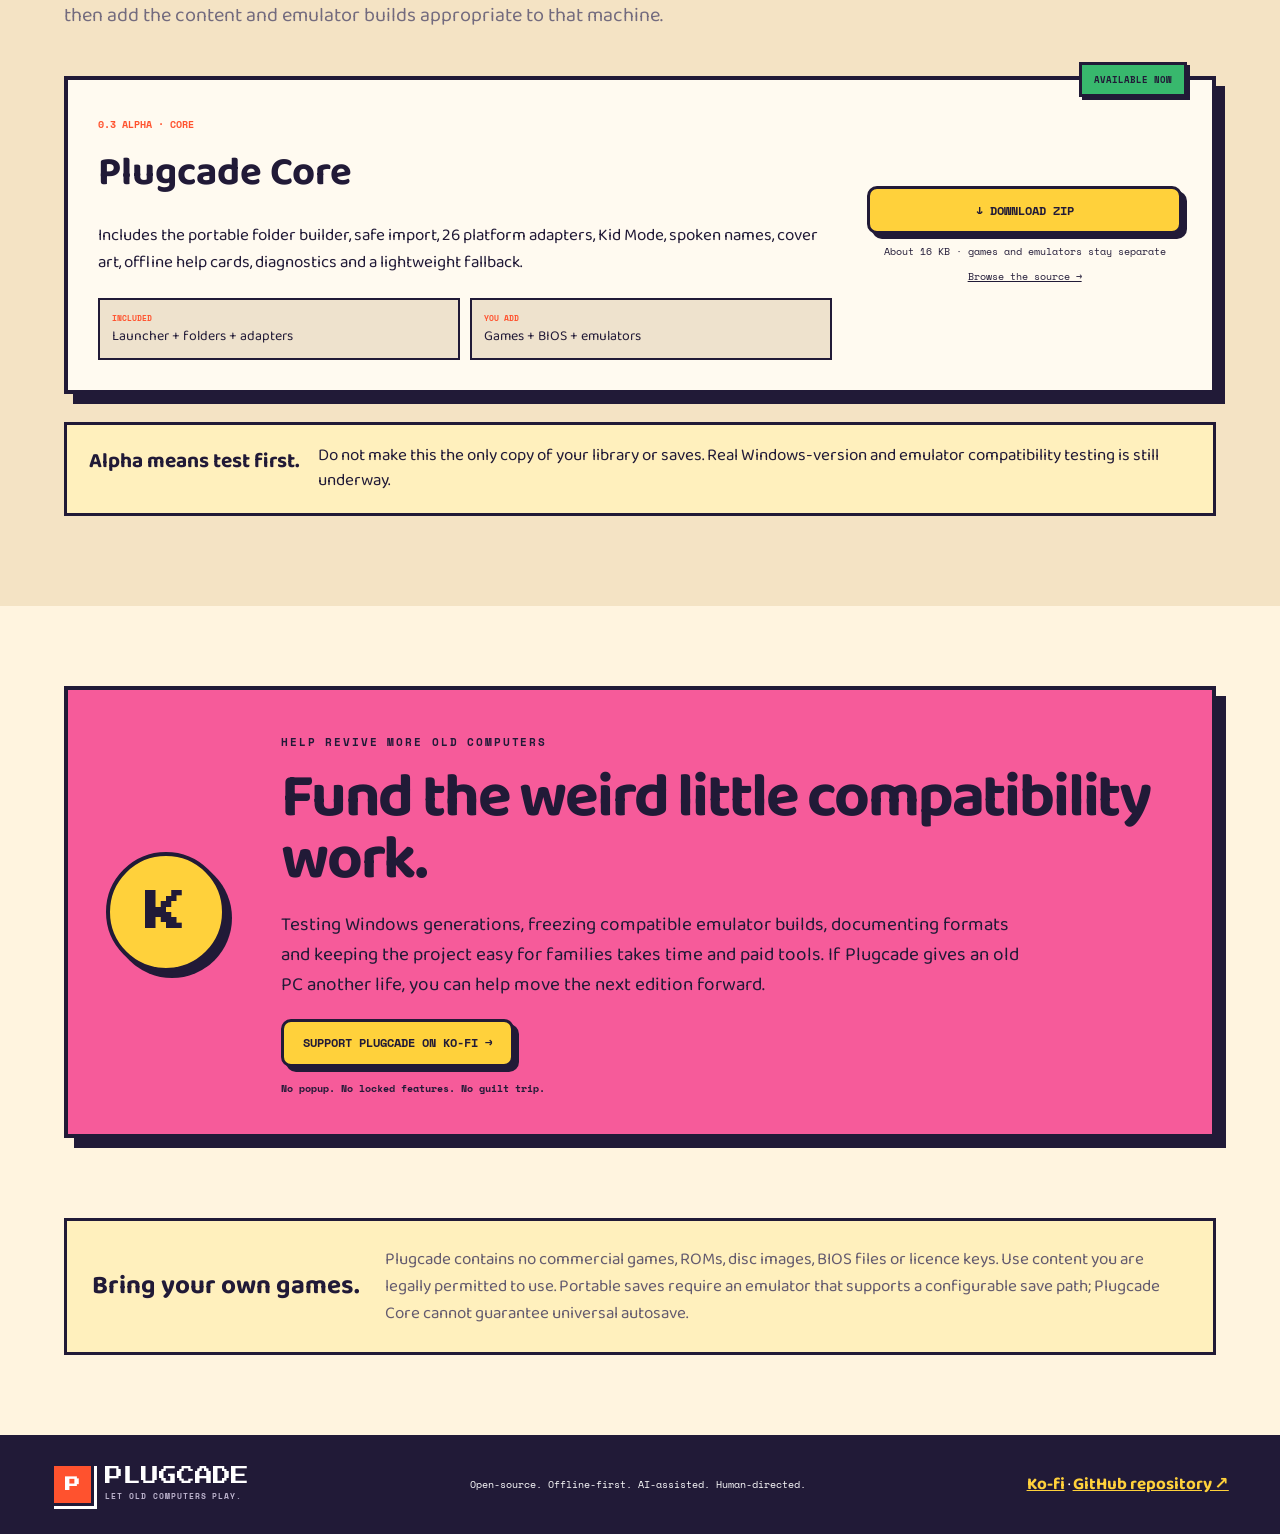
==== commit 2bbbbb68: "Emphasize Plugcade tiny core download" ====
--- a/web/index.html
+++ b/web/index.html
@@ -26,7 +26,7 @@
       <h1>Your old games. <em>One tiny portable home.</em></h1>
       <p>Plugcade turns a USB drive—or any ordinary folder—into an organized, offline arcade. It connects your game files, portable emulators and saves through one kid-friendly launcher.</p>
       <div class="buttons"><a class="button primary" href="#downloads">↓ DOWNLOAD CORE ALPHA</a><a class="button secondary" href="#what">WHAT DOES IT DO? →</a></div>
-      <div class="trust"><span>✓ No installation</span><span>✓ No account</span><span>✓ No internet</span></div>
+      <div class="trust"><span>✓ Tiny launcher core</span><span>✓ No installation</span><span>✓ No internet</span></div>
       <small class="hero-note">You provide legally obtained games, BIOS files where required, and compatible emulators. Plugcade provides the portable structure and launch experience.</small>
     </div>
     <div class="usb-scene" aria-label="Illustration of a Plugcade USB library connected to an old computer">
@@ -142,7 +142,7 @@
 
   <section id="downloads" class="section downloads">
     <div class="section-title"><span class="eyebrow">DOWNLOAD THE REAL LAUNCHER</span><h2>Start with Core 0.3 Alpha.</h2><p>This is the working foundation—not the browser demo. Extract it onto a computer or USB, then add the content and emulator builds appropriate to that machine.</p></div>
-    <div class="download-card featured"><div class="badge">AVAILABLE NOW</div><div><span class="version">0.3 ALPHA · CORE</span><h3>Plugcade Core</h3><p>Includes the portable folder builder, safe import, 26 platform adapters, Kid Mode, spoken names, cover art, offline help cards, diagnostics and a lightweight fallback.</p><div class="included-grid"><span><b>INCLUDED</b>Launcher + folders + adapters</span><span><b>YOU ADD</b>Games + BIOS + emulators</span></div></div><div class="download-action"><a class="button primary" href="downloads/Plugcade-Core-0.3-alpha.zip" download>↓ DOWNLOAD ZIP</a><small id="zipmeta">Portable ZIP · auto-built</small><a class="source" href="https://github.com/rbt4/retrolauncherusb/tree/main/launcher">Browse the source →</a></div></div>
+    <div class="download-card featured"><div class="badge">AVAILABLE NOW</div><div><span class="version">0.3 ALPHA · CORE</span><h3>Plugcade Core</h3><p>Includes the portable folder builder, safe import, 26 platform adapters, Kid Mode, spoken names, cover art, offline help cards, diagnostics and a lightweight fallback.</p><div class="included-grid"><span><b>INCLUDED</b>Launcher + folders + adapters</span><span><b>YOU ADD</b>Games + BIOS + emulators</span></div></div><div class="download-action"><a class="button primary" href="downloads/Plugcade-Core-0.3-alpha.zip" download>↓ DOWNLOAD ZIP</a><small id="zipmeta">About 16 KB · games and emulators stay separate</small><a class="source" href="https://github.com/rbt4/retrolauncherusb/tree/main/launcher">Browse the source →</a></div></div>
     <div class="download-warning"><strong>Alpha means test first.</strong><span>Do not make this the only copy of your library or saves. Real Windows-version and emulator compatibility testing is still underway.</span></div>
   </section>
 
--- a/web/refine.css
+++ b/web/refine.css
@@ -131,6 +131,69 @@
 @keyframes pcdBlink{50%{opacity:.3}}
 @keyframes pcdNudge{to{transform:translateX(8px)}}
 
+/* Product-first story: explain the portable system before showing the spectacle. */
+.hero-note{display:block;max-width:680px;margin-top:22px;padding:10px 13px;background:#fff4dfcc;border-left:4px solid var(--ink);color:#442d3d;font:700 10px/1.55 "Space Mono"}
+.clarity{background:var(--cream)}
+.definition-box{max-width:1080px;margin:-9px 0 34px;padding:19px 22px;display:flex;gap:18px;align-items:flex-start;background:var(--yellow);border:4px solid var(--ink);box-shadow:6px 6px 0 var(--ink)}
+.definition-box strong{flex:0 0 auto;font-size:23px;line-height:1.2}
+.definition-box span{font-size:19px;font-weight:600;line-height:1.45}
+.answer-grid{display:grid;grid-template-columns:repeat(3,minmax(0,1fr));gap:24px}
+.answer-card{min-width:0;padding:25px;background:var(--paper);border:4px solid var(--ink);box-shadow:7px 7px 0 var(--ink)}
+.answer-card>span,.format-card>span{color:var(--orange);font:700 9px "Space Mono";letter-spacing:.12em}
+.answer-card h3{margin:8px 0 7px;font-size:30px;line-height:1.05}
+.answer-card p{margin:0;color:var(--muted);line-height:1.5}
+.answer-card.organize-card{background:var(--ink);color:white}
+.answer-card.organize-card p{color:#d2cadb}
+.answer-card.result-card{background:var(--blue)}
+.answer-card.result-card p{color:#2d3552}
+.format-tags{display:flex;flex-wrap:wrap;gap:7px;margin-top:20px}
+.format-tags b{padding:6px 8px;background:white;border:2px solid var(--ink);box-shadow:2px 2px 0 var(--ink);font:700 8px "Space Mono"}
+.portable-tree{margin:18px 0 0;padding:14px;overflow:auto;background:#161122;color:#b9f4cc;border:2px solid #685f79;font:700 11px/1.55 "Space Mono"}
+.result-stamp{margin-top:23px;padding:13px 8px;background:var(--yellow);border:3px solid var(--ink);box-shadow:4px 4px 0 var(--ink);text-align:center;font:10px "Press Start 2P"}
+.magic{background:var(--blue);border-top:4px solid var(--ink);border-bottom:4px solid var(--ink)}
+.magic .section-title p{color:#2f3952}
+.magic-grid{display:grid;grid-template-columns:repeat(2,minmax(0,1fr));gap:23px}
+.magic-card{min-width:0;padding:25px;display:flex;gap:18px;align-items:flex-start;background:var(--cream);border:4px solid var(--ink);box-shadow:7px 7px 0 var(--ink)}
+.magic-number{width:48px;height:48px;display:grid;place-items:center;flex:0 0 48px;background:var(--orange);color:white;border:3px solid var(--ink);border-radius:50%;font:10px "Press Start 2P"}
+.magic-card h3{margin:0 0 7px;font-size:30px;line-height:1.04}
+.magic-card p{margin:0 0 13px;color:#5f5869;line-height:1.48}
+.magic-card small{display:block;padding-top:12px;border-top:2px solid #ded1bb;color:#625b6d;font:700 9px/1.55 "Space Mono"}
+.magic-card code,.format-card code{padding:1px 4px;background:#e9e0d2;border:1px solid #a49aa7;font:700 .82em "Space Mono"}
+.setup-flow{padding:82px max(5vw,30px);background:var(--yellow);border-bottom:4px solid var(--ink)}
+.setup-heading{max-width:900px;margin-bottom:38px}
+.setup-heading h2,.versions-copy h2{margin:12px 0;font-size:clamp(38px,5vw,62px);line-height:1;letter-spacing:-.035em}
+.setup-heading p,.versions-copy p{max-width:74ch;font-size:19px;line-height:1.5}
+.setup-grid{list-style:none;margin:0;padding:0;display:grid;grid-template-columns:repeat(4,minmax(0,1fr));gap:17px}
+.setup-grid li{min-width:0;padding:20px;display:flex;gap:14px;align-items:flex-start;background:var(--cream);border:3px solid var(--ink);box-shadow:4px 4px 0 var(--ink)}
+.setup-grid li>b{width:40px;height:40px;display:grid;place-items:center;flex:0 0 40px;background:var(--orange);color:white;border:2px solid var(--ink);border-radius:50%;font:12px "Press Start 2P"}
+.setup-grid strong{display:block;margin-bottom:5px;font-size:20px;line-height:1.15}
+.setup-grid span{display:block;color:var(--muted);font-size:15px;line-height:1.45}
+.setup-note{max-width:1020px;margin-top:28px;padding:19px 22px;display:flex;gap:20px;background:#fff0bd;border:3px solid var(--ink)}
+.setup-note strong{flex:0 0 auto;font-size:20px}
+.setup-note span{line-height:1.45}
+.format-section{background:var(--cream)}
+.format-summary{display:grid;grid-template-columns:repeat(3,minmax(0,1fr));gap:20px}
+.format-card{min-width:0;padding:23px;background:var(--paper);border:4px solid var(--ink);box-shadow:6px 6px 0 var(--ink)}
+.format-card:nth-child(2){background:#e4f5fc}.format-card:nth-child(3){background:#fff0bd}
+.format-card h3{margin:7px 0;font-size:27px;line-height:1.1}
+.format-card p{margin:0;color:var(--muted);line-height:1.5}
+.adapter-details{margin-top:30px;padding:20px;background:#eee2cd;border:3px solid var(--ink)}
+.adapter-details summary{cursor:pointer;font-size:20px;font-weight:800}
+.adapter-details[open] summary{margin-bottom:20px}
+.adapter-details summary:focus-visible{outline:4px solid var(--orange);outline-offset:4px}
+.versions-section{padding:82px max(5vw,30px);background:#f4e3c4}
+.versions-copy{max-width:900px}
+.versions-copy p{color:var(--muted)}
+.edition-callout{max-width:1080px;margin:28px 0 32px;padding:18px 21px;display:flex;gap:18px;background:var(--pink);border:3px solid var(--ink);box-shadow:4px 4px 0 var(--ink)}
+.edition-callout strong{flex:0 0 auto;font-size:20px}
+.edition-callout span{line-height:1.45}
+.versions-section td:first-child{white-space:nowrap}
+.included-grid{display:grid;grid-template-columns:repeat(2,minmax(0,1fr));gap:10px;margin-top:22px}
+.included-grid span{padding:12px;background:#eee2cd;border:2px solid var(--ink);font-size:14px;line-height:1.35}
+.included-grid b{display:block;margin-bottom:3px;color:var(--orange);font:700 8px "Space Mono"}
+.download-warning{margin-top:28px;padding:19px 22px;display:flex;gap:18px;align-items:flex-start;background:#fff0bd;border:3px solid var(--ink)}
+.download-warning strong{flex:0 0 auto;font-size:21px}.download-warning span{line-height:1.45}
+
 /* Tablet: keep the experience, remove the awkward half-hidden navigation. */
 @media(max-width:1050px){
   header{padding-inline:20px}
@@ -143,6 +206,9 @@
   .live-copy{max-width:760px}
   .pcd-machine{max-width:720px}
   .usb-scene{transform:scale(.68);transform-origin:center right}
+  .answer-grid,.format-summary{grid-template-columns:1fr}
+  .magic-grid{grid-template-columns:1fr}
+  .setup-grid{grid-template-columns:repeat(2,minmax(0,1fr))}
 }
 
 /* Phones: no horizontal surprises and no desktop-sized decorative blocks. */
@@ -162,6 +228,7 @@
   .hero .button{width:100%;min-height:52px}
   .hero .usb-scene{display:none}
   .trust{display:grid;grid-template-columns:1fr;gap:5px}
+  .hero-note{margin-top:18px}
   .ticker{height:52px;padding-inline:18px;gap:28px;overflow-x:auto;justify-content:flex-start;scrollbar-width:none}
   .ticker::-webkit-scrollbar{display:none}
   .ticker span{flex:0 0 auto}
@@ -169,6 +236,20 @@
   .section-title{margin-bottom:32px}
   .section-title h2,.how h2,.compat h2,.family h2,.helper h2,.support h2{font-size:clamp(37px,11vw,49px);line-height:.98}
   .section-title p{font-size:18px}
+  .definition-box,.setup-note,.edition-callout,.download-warning{display:block;padding:17px}
+  .definition-box strong,.setup-note strong,.edition-callout strong,.download-warning strong{display:block;margin-bottom:7px}
+  .definition-box span{font-size:17px}
+  .answer-grid,.magic-grid,.format-summary{gap:17px}
+  .answer-card,.magic-card,.format-card{padding:20px;box-shadow:5px 5px 0 var(--ink)}
+  .answer-card h3,.magic-card h3{font-size:27px}
+  .magic-card{display:block}
+  .magic-number{margin-bottom:16px}
+  .setup-flow,.versions-section{padding:62px 18px}
+  .setup-heading h2,.versions-copy h2{font-size:clamp(37px,11vw,49px)}
+  .setup-grid{grid-template-columns:1fr;gap:13px}
+  .setup-grid li{padding:16px}
+  .adapter-details{padding:16px}
+  .included-grid{grid-template-columns:1fr}
   .live-arcade{padding:62px 12px;gap:35px}
   .live-copy{padding-inline:6px}
   .live-copy h2{font-size:clamp(42px,13vw,56px)}
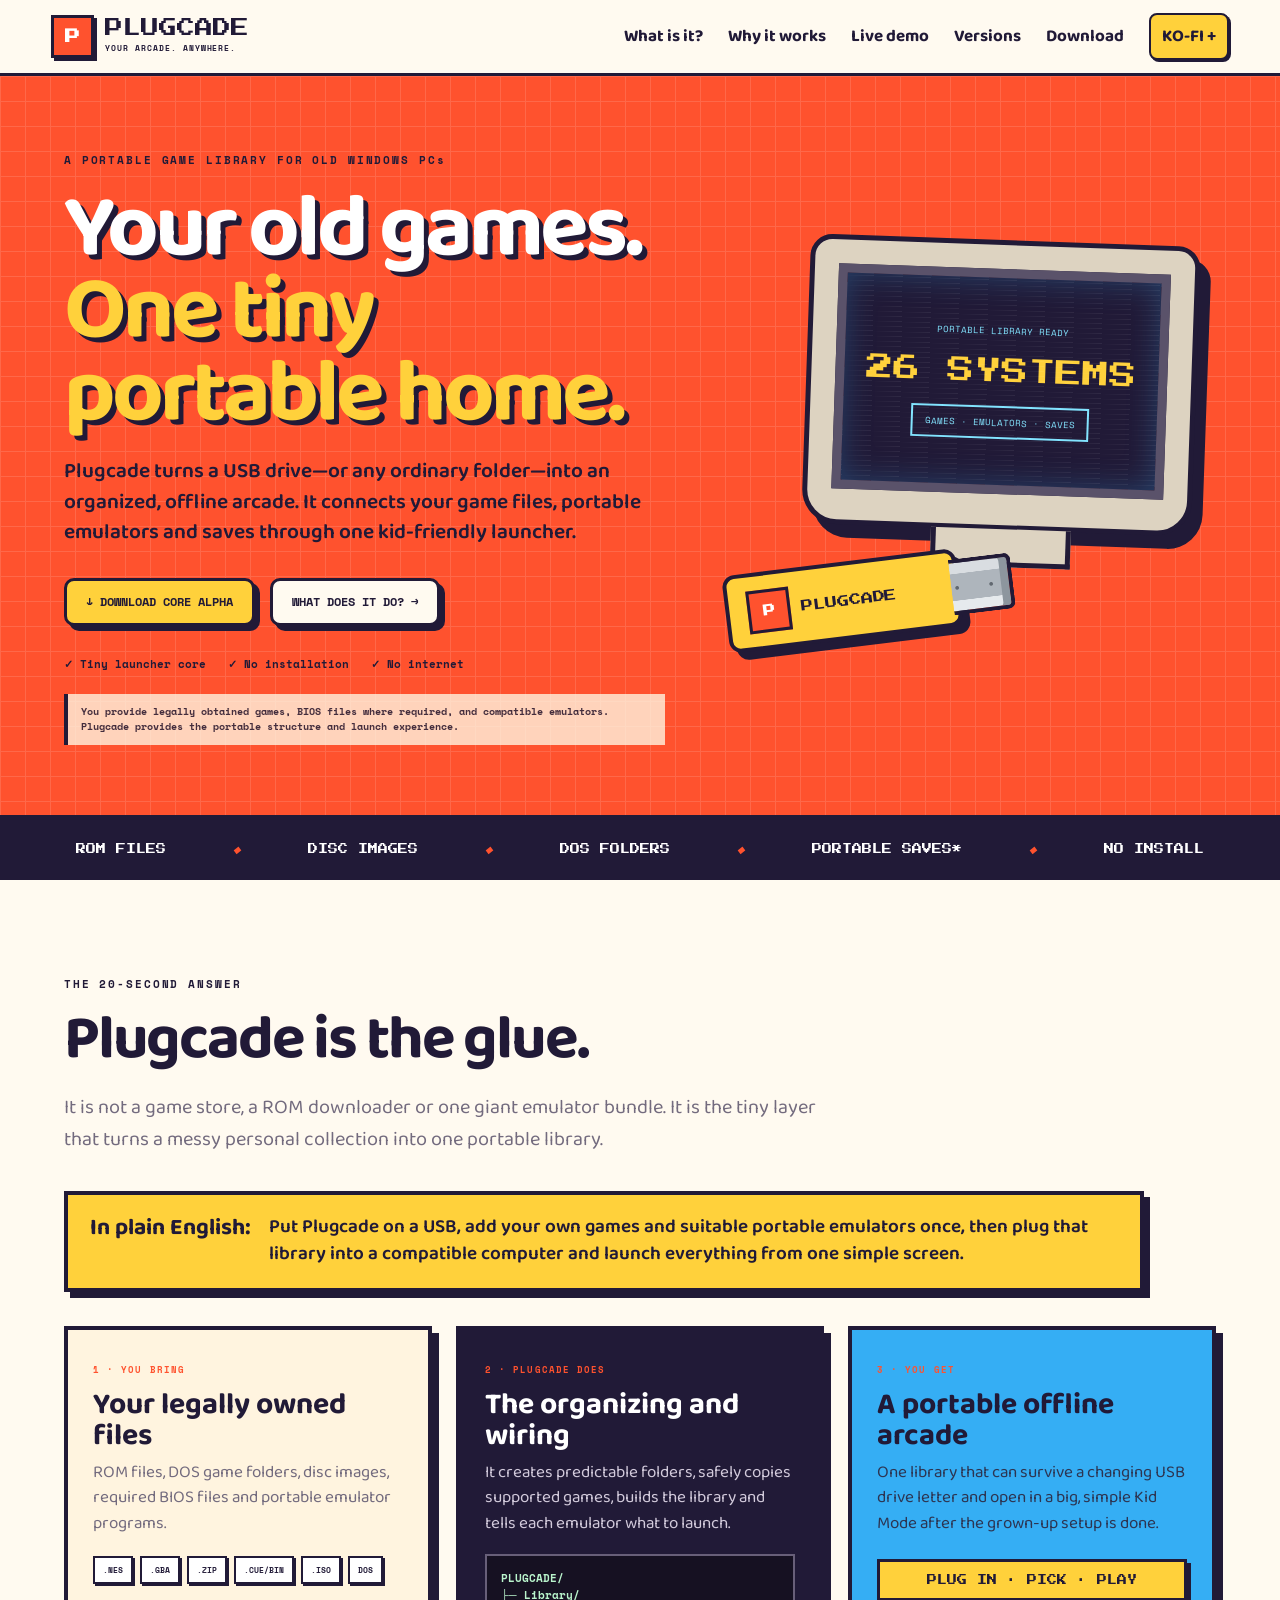
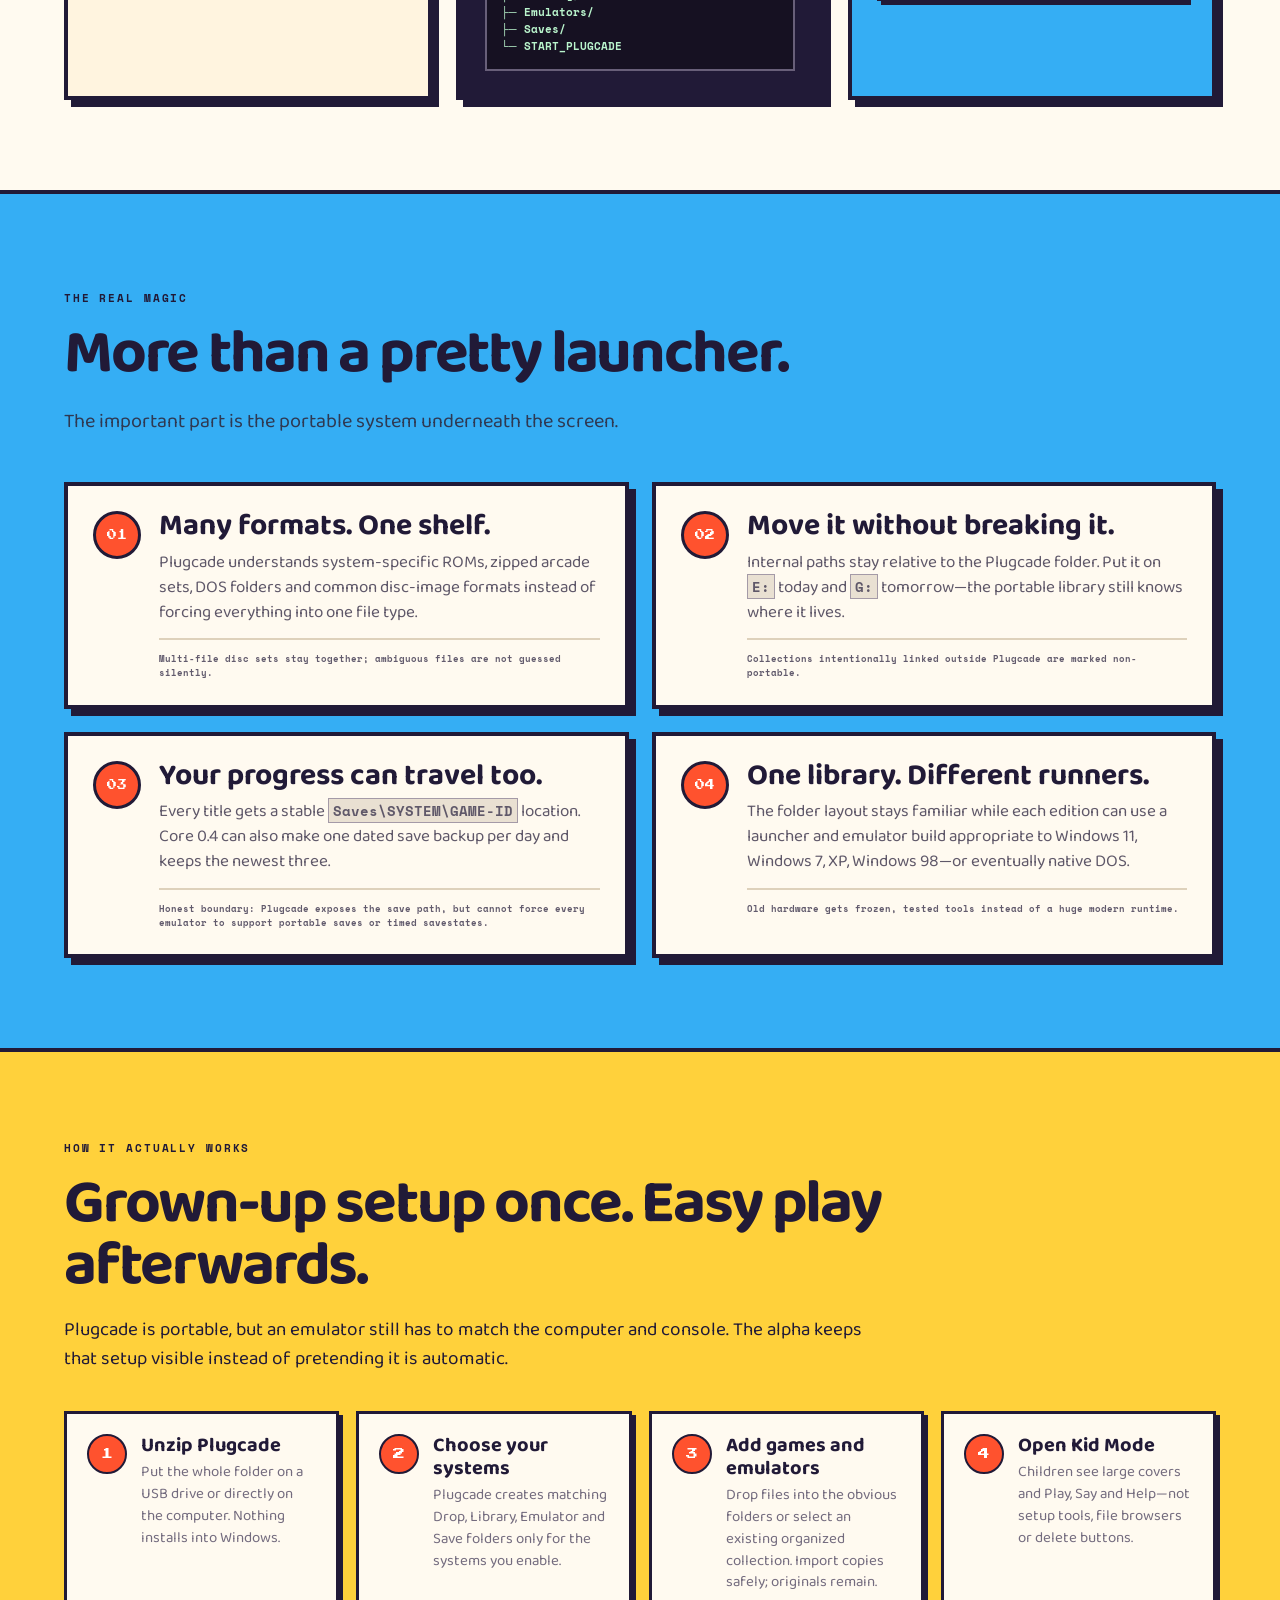
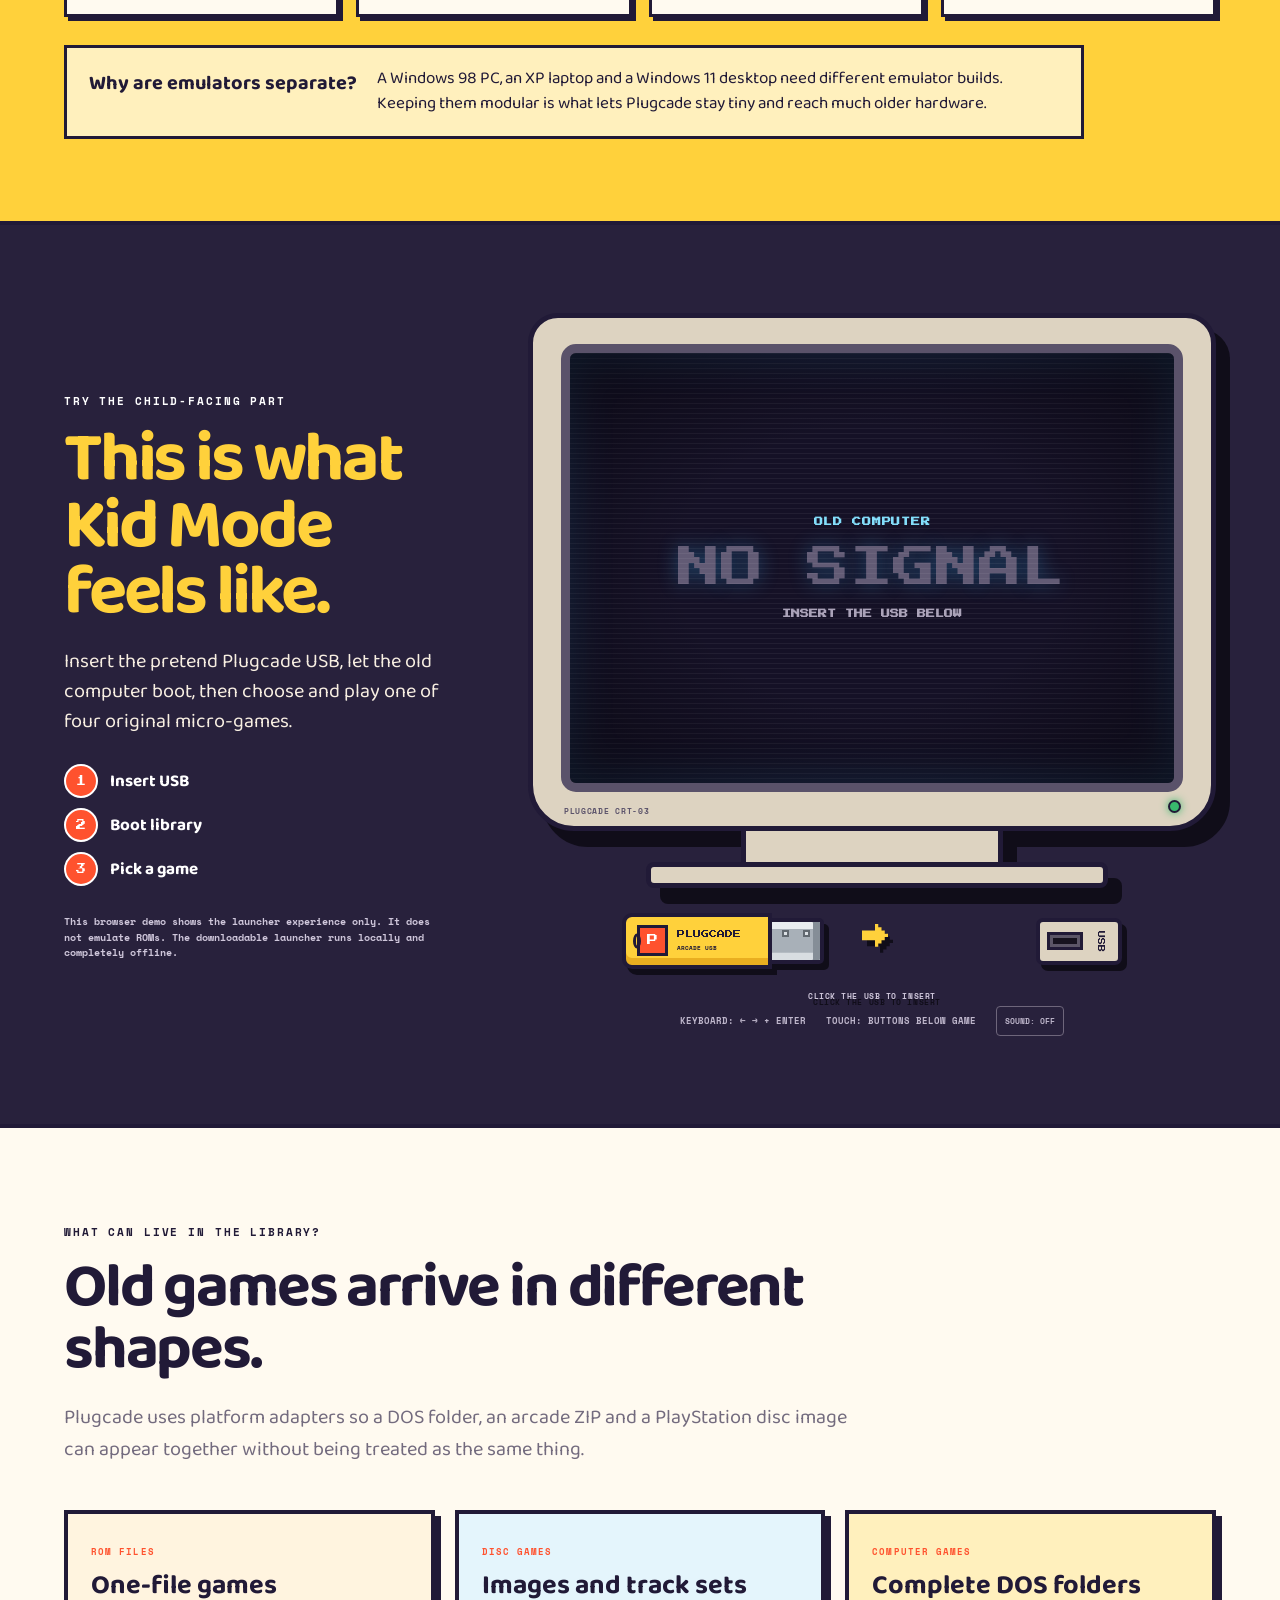
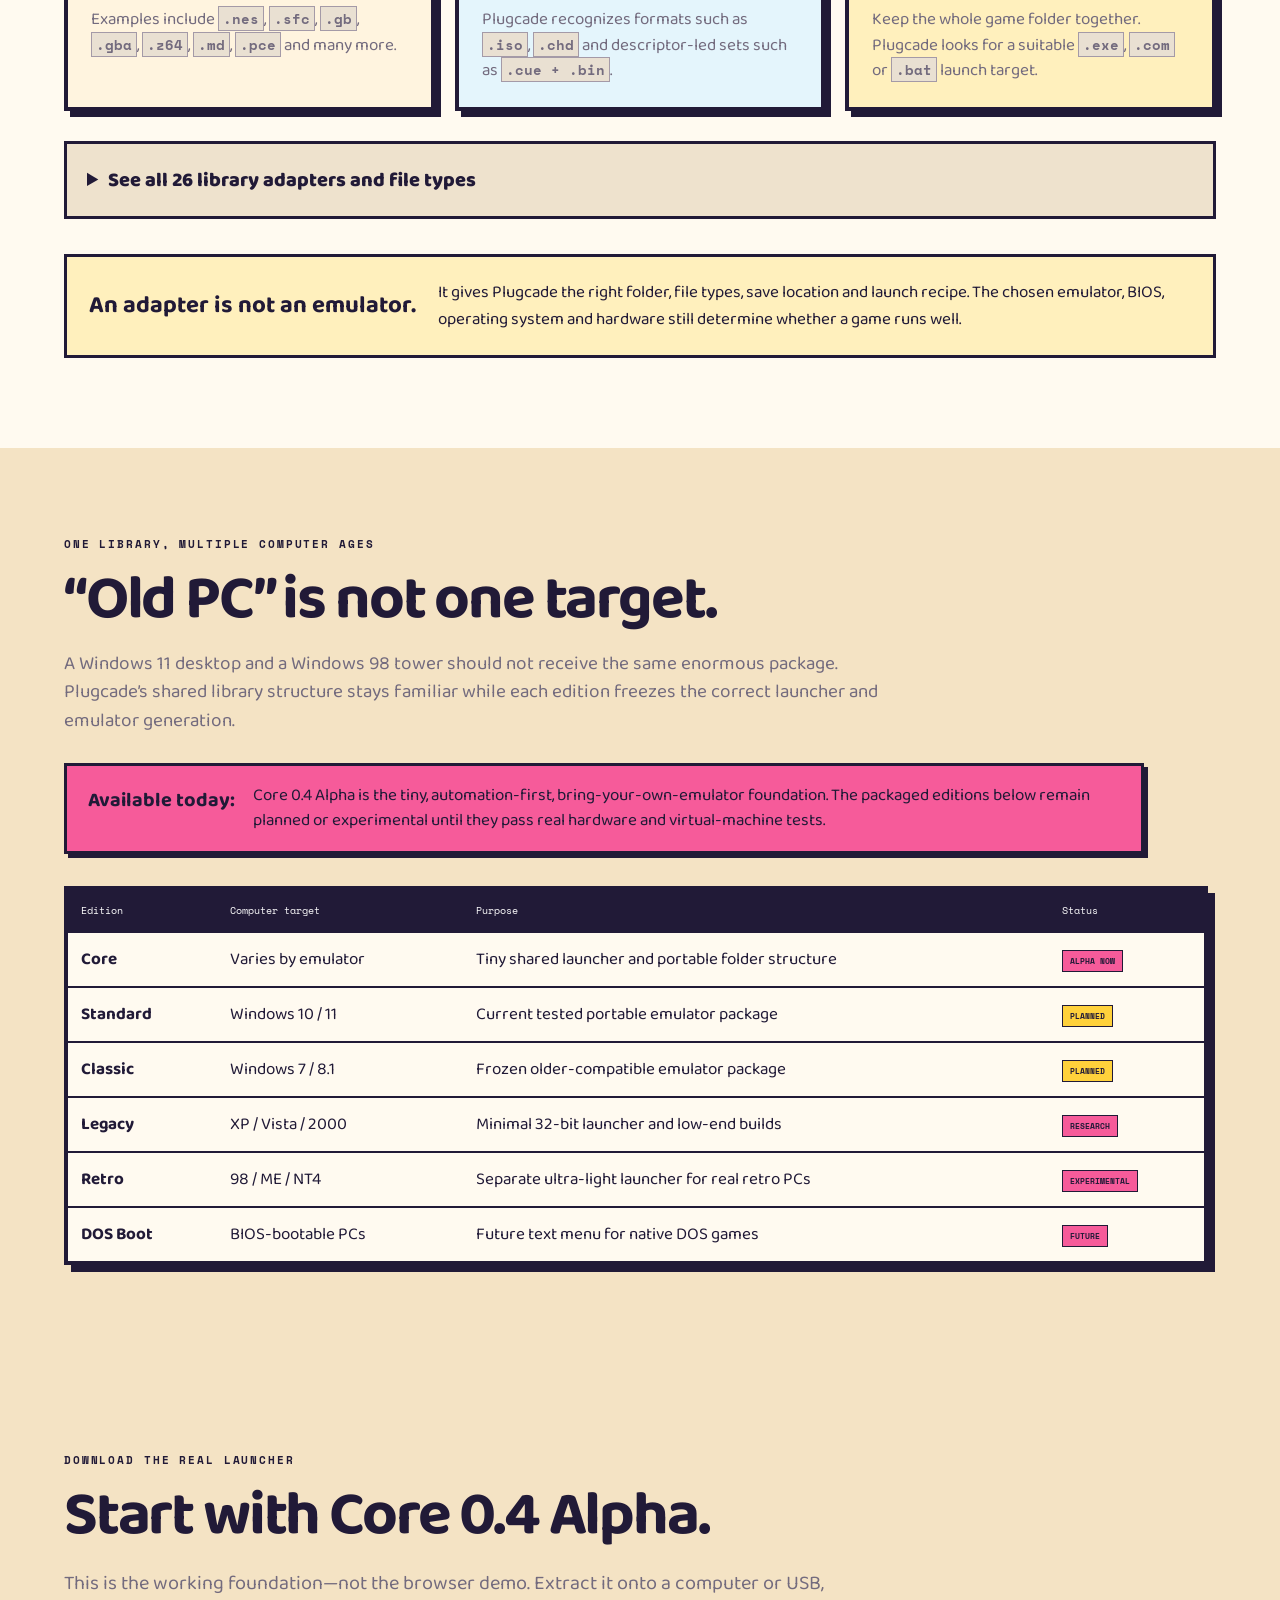
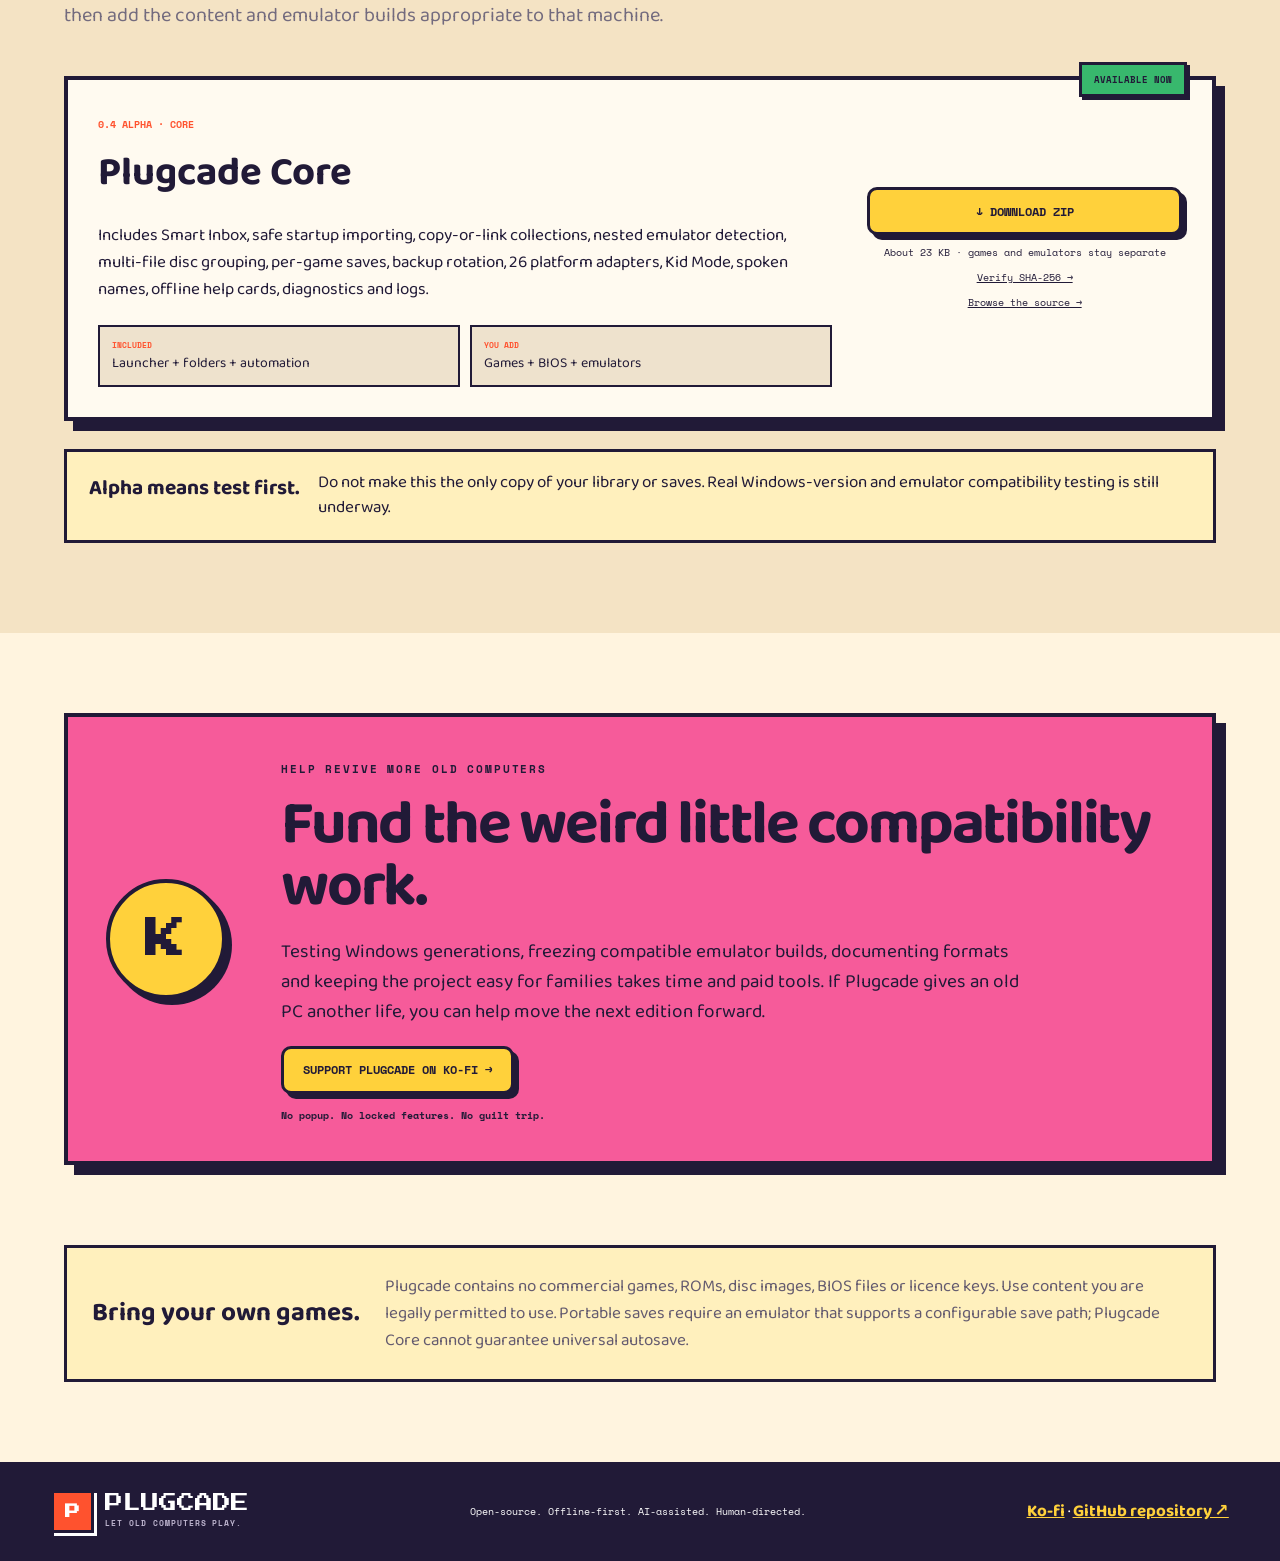
==== commit 96658ecc: "Release tiny automation-first Plugcade Core 0.4" ====
--- a/web/index.html
+++ b/web/index.html
@@ -56,7 +56,7 @@
     <div class="magic-grid">
       <article class="magic-card"><span class="magic-number">01</span><div><h3>Many formats. One shelf.</h3><p>Plugcade understands system-specific ROMs, zipped arcade sets, DOS folders and common disc-image formats instead of forcing everything into one file type.</p><small>Multi-file disc sets stay together; ambiguous files are not guessed silently.</small></div></article>
       <article class="magic-card"><span class="magic-number">02</span><div><h3>Move it without breaking it.</h3><p>Internal paths stay relative to the Plugcade folder. Put it on <code>E:</code> today and <code>G:</code> tomorrow—the portable library still knows where it lives.</p><small>Collections intentionally linked outside Plugcade are marked non-portable.</small></div></article>
-      <article class="magic-card"><span class="magic-number">03</span><div><h3>Your progress can travel too.</h3><p>Every enabled system gets a shared <code>Saves\SYSTEM</code> location. Compatible emulators can write progress there so it remains beside the library.</p><small><b>Honest boundary:</b> Core exposes the save path, but cannot force every emulator to support portable saves or timed autosave.</small></div></article>
+      <article class="magic-card"><span class="magic-number">03</span><div><h3>Your progress can travel too.</h3><p>Every title gets a stable <code>Saves\SYSTEM\GAME-ID</code> location. Core 0.4 can also make one dated save backup per day and keeps the newest three.</p><small><b>Honest boundary:</b> Plugcade exposes the save path, but cannot force every emulator to support portable saves or timed savestates.</small></div></article>
       <article class="magic-card"><span class="magic-number">04</span><div><h3>One library. Different runners.</h3><p>The folder layout stays familiar while each edition can use a launcher and emulator build appropriate to Windows 11, Windows 7, XP, Windows 98—or eventually native DOS.</p><small>Old hardware gets frozen, tested tools instead of a huge modern runtime.</small></div></article>
     </div>
   </section>
@@ -129,7 +129,7 @@
 
   <section id="versions" class="versions-section">
     <div class="versions-copy"><span class="eyebrow">ONE LIBRARY, MULTIPLE COMPUTER AGES</span><h2>“Old PC” is not one target.</h2><p>A Windows 11 desktop and a Windows 98 tower should not receive the same enormous package. Plugcade’s shared library structure stays familiar while each edition freezes the correct launcher and emulator generation.</p></div>
-    <div class="edition-callout"><strong>Available today:</strong><span>Core 0.3 Alpha is the bring-your-own-emulator foundation. The packaged editions below remain planned or experimental until they pass real hardware and virtual-machine tests.</span></div>
+    <div class="edition-callout"><strong>Available today:</strong><span>Core 0.4 Alpha is the tiny, automation-first, bring-your-own-emulator foundation. The packaged editions below remain planned or experimental until they pass real hardware and virtual-machine tests.</span></div>
     <div class="table-scroll" role="region" aria-label="Plugcade edition compatibility" tabindex="0"><table><thead><tr><th>Edition</th><th>Computer target</th><th>Purpose</th><th>Status</th></tr></thead><tbody>
       <tr><td><strong>Core</strong></td><td>Varies by emulator</td><td>Tiny shared launcher and portable folder structure</td><td><span class="research">ALPHA NOW</span></td></tr>
       <tr><td><strong>Standard</strong></td><td>Windows 10 / 11</td><td>Current tested portable emulator package</td><td><span class="planned">PLANNED</span></td></tr>
@@ -141,8 +141,8 @@
   </section>
 
   <section id="downloads" class="section downloads">
-    <div class="section-title"><span class="eyebrow">DOWNLOAD THE REAL LAUNCHER</span><h2>Start with Core 0.3 Alpha.</h2><p>This is the working foundation—not the browser demo. Extract it onto a computer or USB, then add the content and emulator builds appropriate to that machine.</p></div>
-    <div class="download-card featured"><div class="badge">AVAILABLE NOW</div><div><span class="version">0.3 ALPHA · CORE</span><h3>Plugcade Core</h3><p>Includes the portable folder builder, safe import, 26 platform adapters, Kid Mode, spoken names, cover art, offline help cards, diagnostics and a lightweight fallback.</p><div class="included-grid"><span><b>INCLUDED</b>Launcher + folders + adapters</span><span><b>YOU ADD</b>Games + BIOS + emulators</span></div></div><div class="download-action"><a class="button primary" href="downloads/Plugcade-Core-0.3-alpha.zip" download>↓ DOWNLOAD ZIP</a><small id="zipmeta">About 16 KB · games and emulators stay separate</small><a class="source" href="https://github.com/rbt4/retrolauncherusb/tree/main/launcher">Browse the source →</a></div></div>
+    <div class="section-title"><span class="eyebrow">DOWNLOAD THE REAL LAUNCHER</span><h2>Start with Core 0.4 Alpha.</h2><p>This is the working foundation—not the browser demo. Extract it onto a computer or USB, then add the content and emulator builds appropriate to that machine.</p></div>
+    <div class="download-card featured"><div class="badge">AVAILABLE NOW</div><div><span class="version">0.4 ALPHA · CORE</span><h3>Plugcade Core</h3><p>Includes Smart Inbox, safe startup importing, copy-or-link collections, nested emulator detection, multi-file disc grouping, per-game saves, backup rotation, 26 platform adapters, Kid Mode, spoken names, offline help cards, diagnostics and logs.</p><div class="included-grid"><span><b>INCLUDED</b>Launcher + folders + automation</span><span><b>YOU ADD</b>Games + BIOS + emulators</span></div></div><div class="download-action"><a class="button primary" href="downloads/Plugcade-Core-0.4-alpha.zip" download>↓ DOWNLOAD ZIP</a><small id="zipmeta">About 23 KB · games and emulators stay separate</small><a class="source" href="downloads/Plugcade-Core-0.4-alpha.sha256.txt">Verify SHA-256 →</a><a class="source" href="https://github.com/rbt4/retrolauncherusb/tree/main/launcher">Browse the source →</a></div></div>
     <div class="download-warning"><strong>Alpha means test first.</strong><span>Do not make this the only copy of your library or saves. Real Windows-version and emulator compatibility testing is still underway.</span></div>
   </section>
 
@@ -152,6 +152,6 @@
 </main>
 
 <footer><div class="brand invert"><b>P</b><span>PLUGCADE<small>LET OLD COMPUTERS PLAY.</small></span></div><p>Open-source. Offline-first. AI-assisted. Human-directed.</p><div><a href="https://ko-fi.com/rbt4dev">Ko-fi</a> · <a href="https://github.com/rbt4/retrolauncherusb">GitHub repository ↗</a></div></footer>
-<script src="app.js?v=0.5.0"></script>
+<script src="app.js?v=0.5.1"></script>
 </body>
 </html>
